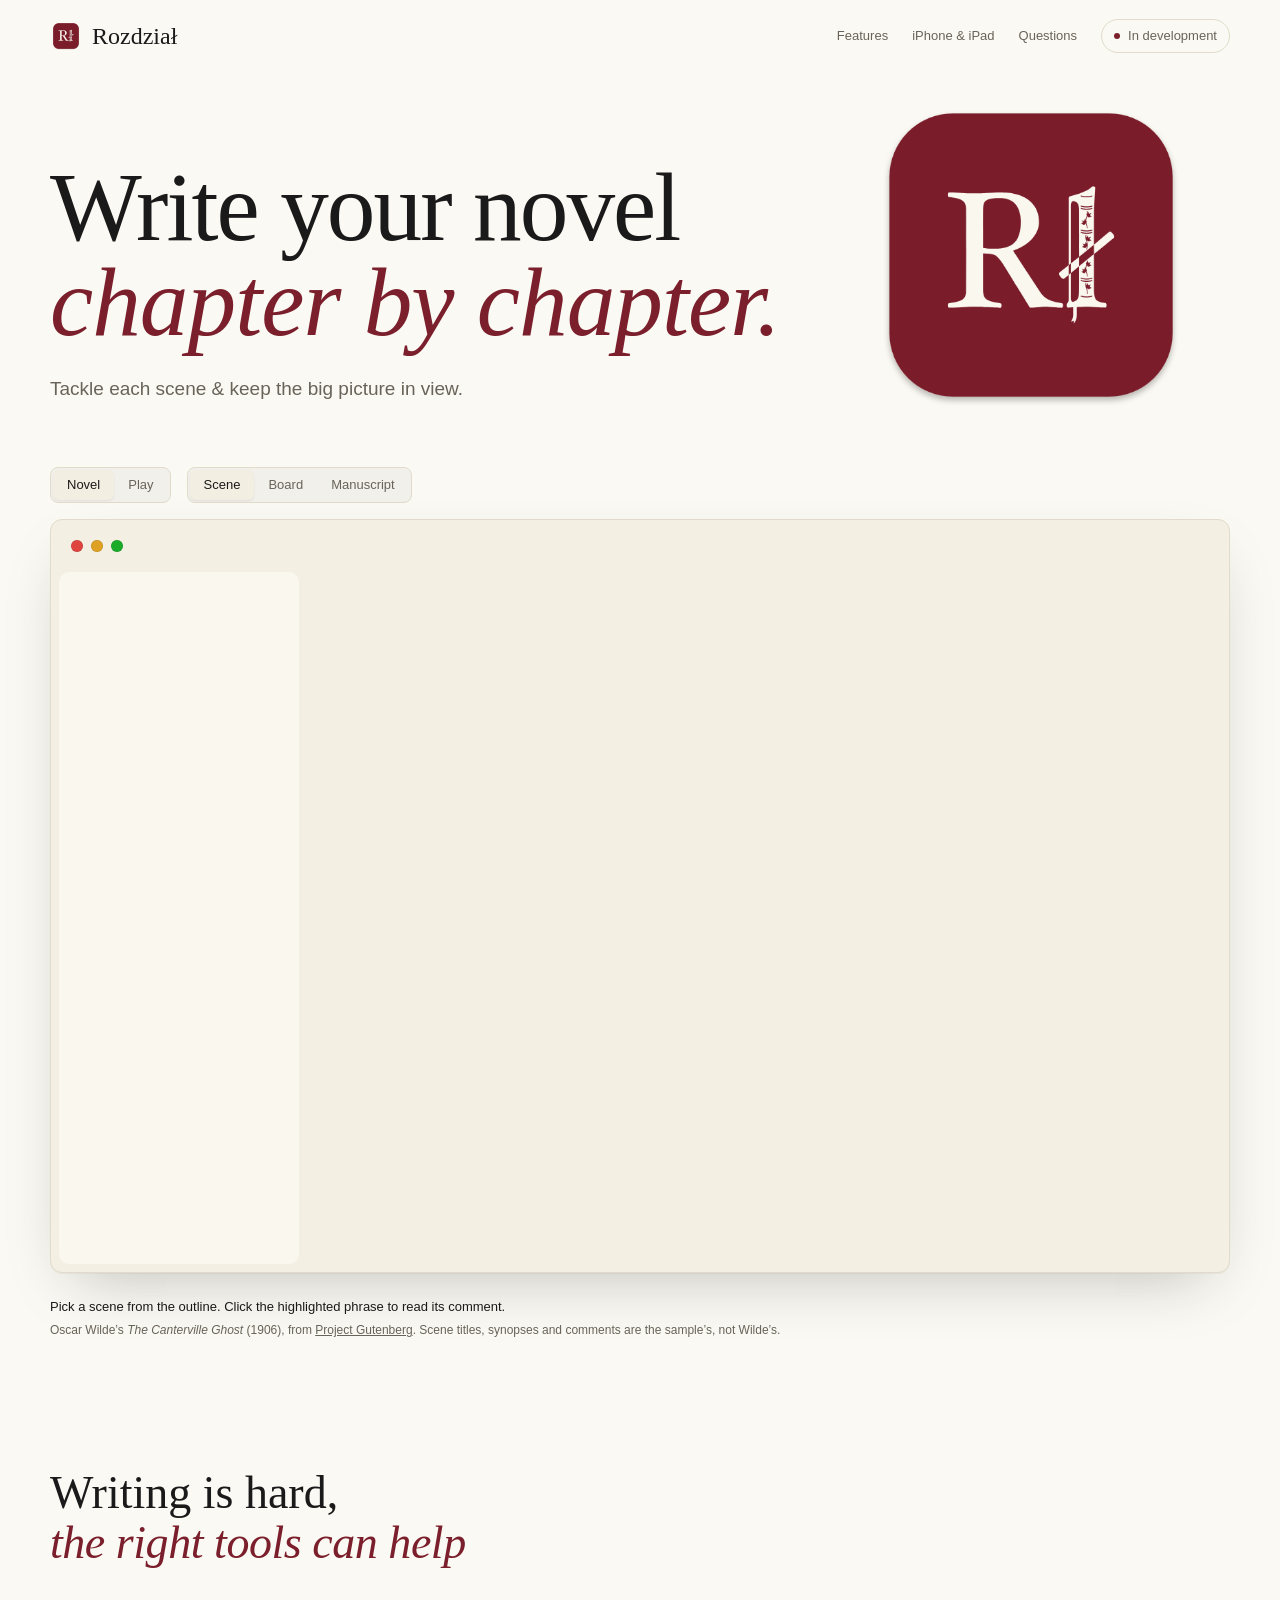
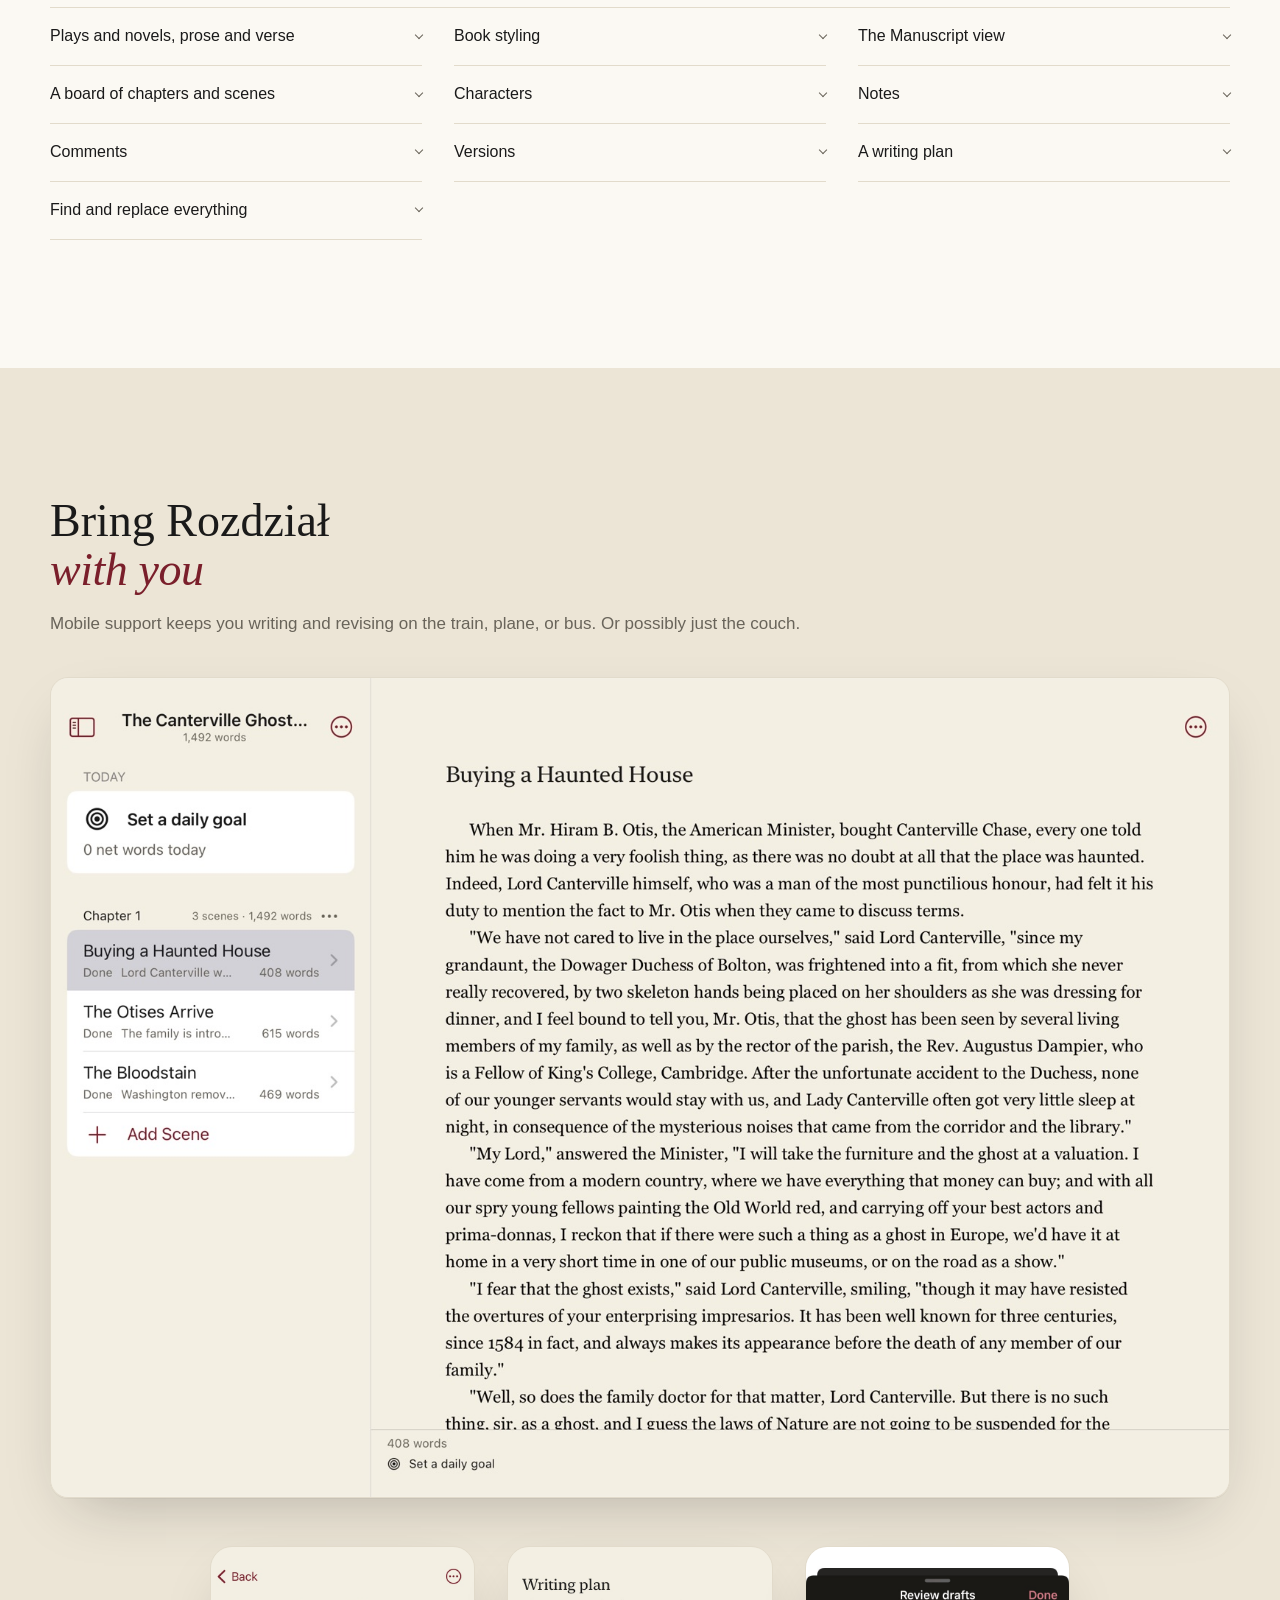
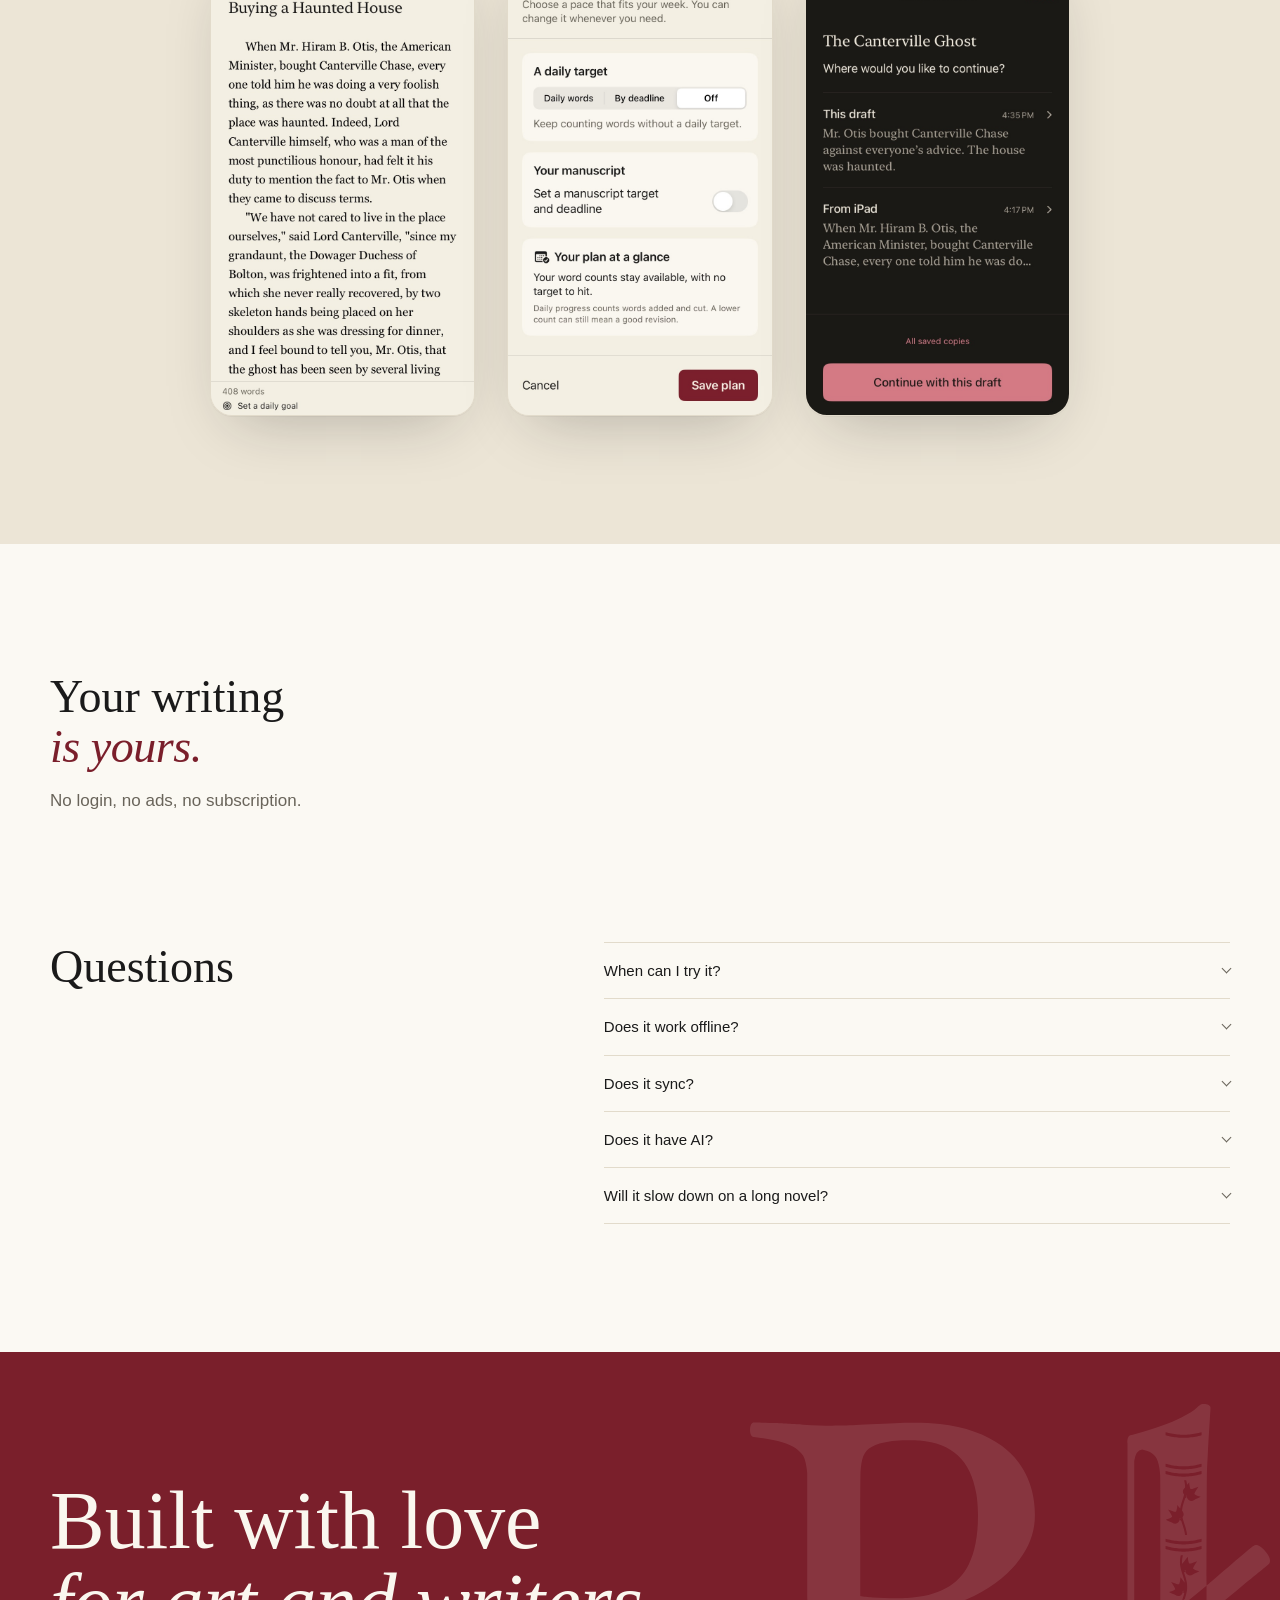
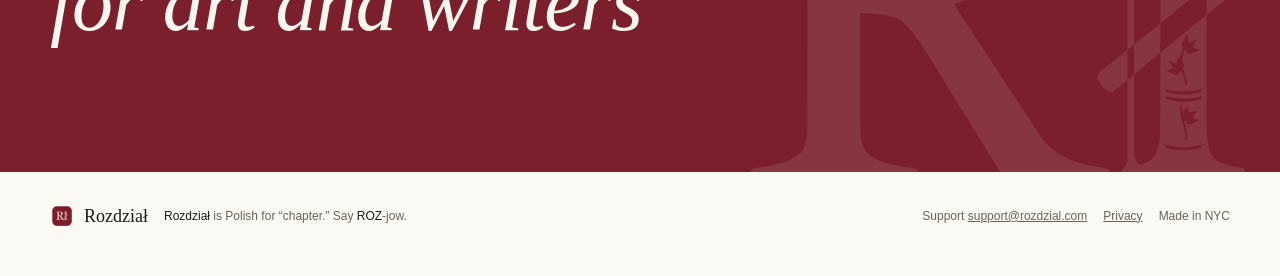
==== index.html @ 37ad7222 "Rebuild the app preview from the current app, with a Novel and a Play The window now draws the app a" ====
<!doctype html>
<html lang="en">
<head>
  <meta charset="UTF-8">
  <meta name="viewport" content="width=device-width, initial-scale=1">
  <meta name="color-scheme" content="light dark">
  <meta name="theme-color" content="#FBF9F3" media="(prefers-color-scheme: light)">
  <meta name="theme-color" content="#2E2A25" media="(prefers-color-scheme: dark)">
  <title>Rozdział — Write your novel chapter by chapter</title>
  <meta name="description" content="Write your novel chapter by chapter. Tackle each scene &amp; keep the big picture in view. For Mac, iPhone and iPad.">
  <meta property="og:title" content="Rozdział — Write your novel chapter by chapter">
  <meta property="og:description" content="Tackle each scene &amp; keep the big picture in view. For Mac, iPhone and iPad.">
  <meta property="og:type" content="website">
  <meta property="og:url" content="https://rozdzial.com/">
  <meta property="og:image" content="https://rozdzial.com/assets/app-icon-512.png">
  <link rel="icon" href="assets/app-icon.png" type="image/png">
  <link rel="apple-touch-icon" href="assets/app-icon-512.png">
  <link rel="stylesheet" href="styles.css?v=play-demo">
  <script src="sample.js?v=play-demo" defer></script>
  <script src="sample-play.js?v=play-demo" defer></script>
  <script src="script-layout.js?v=play-demo" defer></script>
  <script src="app.js?v=play-demo" defer></script>
</head>
<body>
<a class="skip-link" href="#main">Skip to content</a>

<header class="site-header wrap">
  <a class="brand" href="/" aria-label="Rozdział home">
    <img src="assets/app-icon-512.png" alt="" width="32" height="32">
    <span>Rozdział</span>
  </a>
  <nav aria-label="Main">
    <a href="#features">Features</a>
    <a href="#mobile">iPhone &amp; iPad</a>
    <a href="#questions">Questions</a>
    <a class="nav-status" href="#release"><span class="dot" aria-hidden="true"></span>In development</a>
  </nav>
</header>

<main id="main">
  <section class="hero wrap" aria-labelledby="hero-title">
    <h1 id="hero-title"><span class="sr-only">Write your novel or play, scene by scene.</span><span aria-hidden="true">Write your <span class="swap"><span class="ghost">novel</span><span class="live" data-swap>novel<i class="caret"></i></span></span><br><em class="swap"><span class="ghost">chapter by chapter.</span><span class="live" data-swap>chapter by chapter.<i class="caret"></i></span></em></span></h1>
    <p class="lede">Tackle each scene &amp; keep the big picture in view.</p>
    <div class="hero-art">
      <img class="hero-icon" src="assets/app-icon-512.png" alt="The Rozdział app icon, an R and a book forming the Polish letter ł" width="512" height="512">
    </div>
  </section>

  <section class="preview" aria-label="App preview">
    <div class="wrap">
      <div class="preview-bar">
        <div class="views" role="tablist" aria-label="Sample">
          <button role="tab" id="tab-novel" aria-controls="app-window" aria-selected="true" data-form="novel">Novel</button>
          <button role="tab" id="tab-play" aria-controls="app-window" aria-selected="false" tabindex="-1" data-form="play">Play</button>
        </div>
        <div class="views" role="tablist" aria-label="Page">
          <button role="tab" id="tab-scene" aria-controls="view-scene" aria-selected="true" data-view="scene">Scene</button>
          <button role="tab" id="tab-board" aria-controls="view-board" aria-selected="false" tabindex="-1" data-view="board">Board</button>
          <button role="tab" id="tab-book" aria-controls="view-book" aria-selected="false" tabindex="-1" data-view="book">Manuscript</button>
        </div>
      </div>

      <div class="window" id="app-window" role="tabpanel" aria-labelledby="tab-novel">
        <div class="titlebar">
          <span class="lights" aria-hidden="true"><i></i><i></i><i></i></span>
          <span class="tb-nav"><button class="tb-btn" id="tb-sidebar" type="button" aria-label="Hide Sidebar" aria-pressed="false"></button><button class="tb-btn" type="button" aria-label="Back" disabled></button><button class="tb-btn" type="button" aria-label="Forward" disabled></button></span>
          <span class="tb-gap"></span>
          <button class="tb-btn" type="button" aria-label="Quick Switcher" disabled></button>
          <button class="tb-btn" id="tb-more" type="button" aria-label="Version History" aria-expanded="false"></button>
        </div>
        <div class="win-body">
          <aside class="m-sidebar" id="m-sidebar">
            <div class="m-panel">
              <div class="m-name" id="m-name"></div>
              <nav class="m-outline" id="m-outline" aria-label="Outline"></nav>
              <div class="m-saved" id="m-saved"></div>
            </div>
          </aside>
          <div class="m-page">
            <div id="view-scene" role="tabpanel" aria-labelledby="tab-scene" class="view"></div>
            <div id="view-board" role="tabpanel" aria-labelledby="tab-board" class="view" hidden></div>
            <div id="view-book" role="tabpanel" aria-labelledby="tab-book" class="view" hidden></div>
          </div>
        </div>
      </div>

      <p class="preview-note" id="preview-note">Pick a scene from the outline. Click the highlighted phrase to read its comment.</p>
      <p class="credit" id="sample-credits">Oscar Wilde’s <cite>The Canterville Ghost</cite> (1906), from <a href="https://www.gutenberg.org/ebooks/14522">Project Gutenberg</a>. Scene titles, synopses and comments are the sample’s, not Wilde’s.</p>
    </div>
  </section>

  <section class="features wrap" id="features" aria-labelledby="features-title">
    <h2 id="features-title">Writing is hard,<br><em>the right tools can help</em></h2>
    <ul class="feature-list">
      <li><details><summary><b>Plays and novels, prose and verse</b></summary><p>Write a novel or a play. Type prose or verse in either.</p></details></li>
      <li><details><summary><b>Book styling</b></summary><p>Formatting built to make your prose feel like it’s bound in leather with that unmistakable smell.</p></details></li>
      <li><details><summary><b>The Manuscript view</b></summary><p>Your whole project shown all together. Each chapter and section sequentially like you would find it in the real world. Make it feel real while you’re working on it.</p></details></li>
      <li><details><summary><b>A board of chapters and scenes</b></summary><p>See the whole project broken down visually. A board of chapters and their scenes; rearrange them, reorder them, see through-lines and filter to help organize your project.</p></details></li>
      <li><details><summary><b>Characters</b></summary><p>Log your characters. Names and aliases keep them tracked with tags throughout your work as you bring their stories to life.</p></details></li>
      <li><details><summary><b>Notes</b></summary><p>Marginalia is where ideas are born. Notes are first class for each character, location, and arc you create. Throw in pictures and text to keep the inspiration flowing.</p></details></li>
      <li><details><summary><b>Comments</b></summary><p>Not done with a thought? Leave a note for your future self. Comment and annotate as you go to help yourself revise.</p></details></li>
      <li><details><summary><b>Versions</b></summary><p>We all need a second take on a section, or maybe a couple takes. Versioning keeps you organized and highlights the differences so you land on the best iteration.</p></details></li>
      <li><details><summary><b>A writing plan</b></summary><p>Sometimes numbers help too. Set deadlines, show progress, and calculate daily word counts to reach your goals.</p></details></li>
      <li><details><summary><b>Find and replace everything</b></summary><p>Search across your prose, notes, and comments to find what you need and fix it everywhere.</p></details></li>
    </ul>
  </section>

  <section class="mobile" id="mobile" aria-labelledby="mobile-title">
    <div class="wrap">
      <h2 id="mobile-title">Bring Rozdział<br><em>with you</em></h2>
      <p class="sub">Mobile support keeps you writing and revising on the train, plane, or bus. Or possibly just the couch.</p>
      <figure class="shot-ipad">
        <img src="assets/ipad-writing.jpg" width="1600" height="1112" loading="lazy" alt="Rozdział on iPad: the chapter outline on the left with three scenes, and the opening of Buying a Haunted House on the right.">
      </figure>
      <div class="shots-phone">
        <figure><img src="assets/iphone-writing.jpg" width="750" height="1334" loading="lazy" alt="Rozdział on iPhone, showing the scene Buying a Haunted House."></figure>
        <figure><img src="assets/iphone-plan.jpg" width="750" height="1334" loading="lazy" alt="The writing plan sheet on iPhone, with the daily target set to Off."></figure>
        <figure><img src="assets/iphone-review-dark.jpg" width="750" height="1334" loading="lazy" alt="Choosing between drafts from two devices on iPhone, in dark mode."></figure>
      </div>
    </div>
  </section>

  <section class="files wrap" aria-labelledby="files-title">
    <h2 id="files-title">Your writing<br><em>is yours.</em></h2>
    <p class="sub">No login, no ads, no subscription.</p>
  </section>

  <section class="faq wrap" id="questions" aria-labelledby="faq-title">
    <h2 id="faq-title">Questions</h2>
    <div class="faq-list">
      <details><summary>When can I try it?</summary><p>Not yet. Mac needs macOS 15; iPhone and iPad need iOS 17.</p></details>
      <details><summary>Does it work offline?</summary><p>Yes, by design.</p></details>
      <details><summary>Does it sync?</summary><p>Bring your own cloud vendor and drop the files for automatic syncing. Mobile apps are designed with iCloud in mind.</p></details>
      <details><summary>Does it have AI?</summary><p>Nope. No LLMs to be found in this app.</p></details>
      <details><summary>Will it slow down on a long novel?</summary><p>Short answer: no. Long answer: we built Rozdział to run on minimum specs of modern hardware while staying performant on written works bigger than the Bible.</p></details>
    </div>
  </section>

  <section class="release" id="release" aria-labelledby="release-title">
    <div class="wrap release-inner">
      <h2 id="release-title">Built with love<br><em>for art and writers</em></h2>
      <img class="release-mark" src="assets/mark.svg" alt="" aria-hidden="true">
    </div>
  </section>
</main>

<footer class="site-footer wrap">
  <div class="footer-brand"><a class="brand" href="/"><img src="assets/app-icon-512.png" alt="" width="24" height="24"><span>Rozdział</span></a><p class="name-note"><span lang="pl">Rozdział</span> is Polish for “chapter.” Say <strong>ROZ</strong>-jow.</p></div>
  <nav class="footer-links" aria-label="Footer">
    <p>Support <a href="mailto:support@rozdzial.com">support@rozdzial.com</a></p>
    <a href="/privacy/">Privacy</a>
    <p>Made in NYC</p>
  </nav>
</footer>
</body>
</html>
---- styles.css ----
/* Rozdział site. Tokens mirror Rozdzial/Theme.swift: Swiss cream, maroon accent, serif titles, Helvetica Neue for everything else. */
:root {
  /* The site's own light: paler than the app's cream, so the preview window (which keeps the app's real palette) stands off the page. */
  --bg: #FBF9F3;
  --surface: #F3EEE2;
  --rule: #E2DBCB;
  --band: #ECE5D6;
  --ink: #1A1A1A;
  --ink-2: #69645A;
  --accent: #7A1F2B;
  --on-accent: #FAF7EF;
  --selected: rgba(122, 31, 43, .10);
  --hover: rgba(26, 26, 26, .04);
  --well: rgba(26, 26, 26, .04);
  --highlight: rgba(193, 154, 62, .28);
  --shadow: rgba(26, 26, 26, .08);
  --window-shadow: 0 1px 0 rgba(26,26,26,.04), 0 24px 60px -24px rgba(26,26,26,.28);

  --idea: #9C968A; --draft: #C19A3E; --revised: #4A6FA5; --done: #4F7A5A;
  --c0: #4A6FA5; --c1: #3F8A87; --c2: #7A8B4A; --c3: #C19A3E; --c4: #6E5E9E; --c5: #4F7A5A; --c6: #6B9AC4; --c7: #5E5A52;
  --l0: #FAF7EF; --l1: #000; --l2: #1B1916; --l3: #1B1916; --l4: #FAF7EF; --l5: #FAF7EF; --l6: #1B1916; --l7: #FAF7EF;

  --title: "Perpetua", "Hoefler Text", "Baskerville", "Libre Baskerville", Georgia, serif;
  --book: "Iowan Old Style", "Palatino", "Palatino Linotype", "Charter", Georgia, serif;
  --ui: "Helvetica Neue", Helvetica, Arial, sans-serif;

  --s1: 4px; --s2: 8px; --s3: 12px; --s4: 16px; --s5: 24px; --s6: 32px; --s7: 48px; --s8: 64px; --s9: 96px;
  --r-s: 6px; --r-m: 10px; --r-l: 14px;
  color-scheme: light dark;
}
/* Inside the window: the app's light tokens, exactly as Theme.swift has them. */
.window { --bg: #F4EFE3; --surface: #FAF7EF; --rule: #E2DBCB; --ink: #1A1A1A; --ink-2: #69645A; --accent: #7A1F2B; --well: rgba(26, 26, 26, .04); }
@media (prefers-color-scheme: dark) {
  /* The site's own dark: a step lighter than the app's, so the preview window (which keeps the app's real dark palette) sits on it with contrast. */
  :root {
    --bg: #2E2A25; --surface: #37332D; --band: #37332D; --rule: #4A443C; --ink: #EEE8DB; --ink-2: #B3AC9F;
    --accent: #D98A94; --on-accent: #1B1916;
    --selected: rgba(212, 122, 133, .16); --hover: rgba(236, 230, 217, .05); --well: rgba(236, 230, 217, .05);
    --highlight: rgba(205, 169, 90, .26); --shadow: rgba(0,0,0,.3);
    --window-shadow: 0 0 0 1px #1F1C19, 0 28px 70px -24px rgba(0,0,0,.6);
    --idea: #8A857A; --draft: #CDA95A; --revised: #7B98C4; --done: #74A080;
    --c0: #7B98C4; --c1: #5FA39F; --c2: #97A866; --c3: #CDA95A; --c4: #9486C0; --c5: #74A080; --c6: #86AED3; --c7: #8F8A80;
    --l0: #1B1916; --l1: #1B1916; --l4: #1B1916; --l5: #1B1916; --l7: #1B1916;
  }
  /* Inside the window: the app's dark tokens, exactly as Theme.swift has them. */
  .window {
    --bg: #1B1916; --surface: #26231F; --rule: #3A352F; --ink: #ECE6D9; --ink-2: #A8A194; --accent: #D47A85;
    --well: rgba(236, 230, 217, .04);
    border-color: #1F1C19;
  }
  .views { background: rgba(0,0,0,.18); }
  .views button[aria-selected="true"] { background: #4A443C; }
}

*, *::before, *::after { box-sizing: border-box; }
html { -webkit-text-size-adjust: 100%; scroll-padding-top: var(--s5); }
@media (prefers-reduced-motion: no-preference) { html { scroll-behavior: smooth; } }
h1, h2, .brand { font-variant-numeric: lining-nums; }
body { margin: 0; background: var(--bg); color: var(--ink); font: 15px/1.55 var(--ui); -webkit-font-smoothing: antialiased; }
h1, h2, h3, h4, p, dl, dd, figure { margin: 0; }
a { color: inherit; }
img { display: block; max-width: 100%; height: auto; }
button { font: inherit; color: inherit; background: none; border: 0; padding: 0; cursor: pointer; }
:focus-visible { outline: 2px solid var(--accent); outline-offset: 2px; border-radius: 2px; }
code { font: 0.92em ui-monospace, "SF Mono", Menlo, monospace; }
cite { font-style: italic; }
.wrap { width: min(1180px, 100% - 48px); margin-inline: auto; }
.skip-link { position: absolute; left: var(--s4); top: -60px; background: var(--accent); color: var(--on-accent); padding: var(--s2) var(--s3); border-radius: var(--r-s); z-index: 10; }
.skip-link:focus { top: var(--s4); }
.muted { color: var(--ink-2); }
.small { font-size: 12px; }
.serif { font-family: var(--title); }

/* The app's SectionLabel: 11pt medium, uppercase, tracked, secondary ink. */
.label { font-family: var(--ui); line-height: 1.4; font-size: 11px; font-weight: 500; letter-spacing: .08em; text-transform: uppercase; color: var(--ink-2); }

/* Header */
.site-header { display: flex; align-items: center; justify-content: space-between; height: 72px; }
.brand { display: inline-flex; align-items: center; gap: 10px; text-decoration: none; font-family: var(--title); font-size: 24px; line-height: 1; }
.brand img { width: 32px; height: 32px; border-radius: 7px; }
.site-header nav { display: flex; gap: var(--s5); font-size: 13px; }
.site-header nav a { text-decoration: none; color: var(--ink-2); }
.site-header nav a:hover { color: var(--ink); }

/* Hero */
.hero {
  display: grid;
  grid-template:
    "title art" auto
    "lede  ." auto
    / minmax(0, 1.8fr) minmax(0, 1fr);
  align-items: center;
  gap: var(--s5) clamp(24px, 5vw, 64px);
  padding: 88px 0 var(--s8);
}
.hero h1 { grid-area: title; margin: 0; }
.hero .lede { grid-area: lede; }
.hero-art {
  grid-area: art;
  /* Center on the headline without letting the icon set the row height. */
  block-size: 0;
  display: flex;
  align-items: center;
  justify-content: center;
}
.hero-icon { width: min(100%, 352px); }
.dot { width: 6px; height: 6px; border-radius: 50%; background: var(--accent); }
h1 { font-family: var(--title); font-weight: 400; font-size: clamp(44px, 6.4vw, 76px); line-height: 1.02; letter-spacing: -.01em; margin-bottom: var(--s5); }
.lede { font-size: 19px; line-height: 1.5; color: var(--ink-2); max-width: 36em; }
.name-note { margin-top: var(--s5); font-size: 13px; color: var(--ink-2); }
.name-note span, .name-note strong { color: var(--ink); font-weight: 500; }

/* Preview: a drawing of the Mac app's window, in the app's own light and dark tokens (Rozdzial/Theme.swift), for the sample
   novel and the sample play. Sizes are the app's points. */
.preview { padding-bottom: var(--s9); }
.preview-bar { display: flex; flex-wrap: wrap; align-items: center; gap: var(--s3) var(--s4); margin-bottom: var(--s3); }
.views { display: inline-flex; padding: 2px; border-radius: 8px; background: var(--well); border: 1px solid var(--rule); }
.views button { font-size: 13px; padding: 5px 14px; border-radius: var(--r-s); color: var(--ink-2); }
.views button[aria-selected="true"] { background: var(--surface); color: var(--ink); box-shadow: 0 1px 2px var(--shadow); }
.views button:hover { color: var(--ink); }

.window {
  --paper-ink: var(--ink); --tertiary: #716C62;
  --hl: #EFE0A6; --hl-on: #E4CB75;
  --idea: #9C968A; --draft: #C19A3E; --revised: #4A6FA5; --done: #4F7A5A;
  --mono: "Courier New", Courier, monospace;
  position: relative; background: var(--bg); border: 1px solid var(--rule); border-radius: 12px; overflow: hidden;
  box-shadow: var(--window-shadow); color: var(--ink); font-family: var(--ui); text-align: left;
}
.window button { cursor: pointer; }
.window [hidden] { display: none !important; }
.m-ico { width: 16px; height: 16px; flex: none; fill: none; stroke: currentColor; stroke-width: 1.3; stroke-linecap: round; stroke-linejoin: round; }
.m-ico .f { fill: currentColor; stroke: none; }

/* Titlebar: traffic lights, sidebar toggle and history, then Quick Switcher and the page's ⋯ at the trailing edge. */
.titlebar { height: 52px; display: flex; align-items: center; padding: 0 12px 0 20px; }
.lights { display: flex; gap: 8px; margin-right: 20px; }
.lights i { width: 12px; height: 12px; border-radius: 50%; background: #E0443E; box-shadow: inset 0 0 0 .5px rgba(0,0,0,.18); }
.lights i:nth-child(2) { background: #DEA123; } .lights i:nth-child(3) { background: #1AAB29; }
.tb-btn { width: 26px; height: 22px; display: inline-grid; place-items: center; border-radius: 6px; color: var(--ink-2); }
.tb-btn:hover:not(:disabled) { background: var(--hover); }
.tb-btn:disabled { opacity: .4; cursor: default; }
.tb-btn[aria-pressed="true"] { color: var(--accent); }
.tb-gap { margin-left: auto; }
.tb-btn .m-ico { width: 15px; height: 15px; stroke-width: 1.5; }

.win-body { position: relative; display: grid; grid-template-columns: 256px minmax(0, 1fr); height: 700px; }
.window.focus .win-body { grid-template-columns: minmax(0, 1fr); }
.window.focus .titlebar .tb-nav, .window.focus .titlebar .tb-gap ~ * { visibility: hidden; }
.window.focus .m-sidebar, .window.focus .m-crumb, .window.focus .m-head { display: none; }
.window.focus .m-editor { margin-top: 36px; }
.window.no-sidebar .win-body { grid-template-columns: minmax(0, 1fr); }
.window.no-sidebar .m-sidebar { display: none; }

/* Sidebar: a floating panel, 8pt of window around it. */
.m-sidebar { padding: 0 8px 8px; min-height: 0; }
.m-panel { height: 100%; display: flex; flex-direction: column; background: var(--surface); border-radius: 10px; overflow: hidden; }
.m-name { display: flex; align-items: baseline; gap: 4px; padding: 12px 16px 0; color: var(--accent); font: 17px/1.15 var(--title); font-variant-numeric: lining-nums; }
.m-name svg { width: 8px; height: 8px; stroke-width: 2.2; flex: none; transform: translateY(-1px); }
.m-outline { flex: 1; min-height: 0; overflow: auto; padding: 12px 8px 16px; scrollbar-width: none;
  -webkit-mask-image: linear-gradient(transparent, #000 12px, #000 calc(100% - 12px), transparent); mask-image: linear-gradient(transparent, #000 12px, #000 calc(100% - 12px), transparent); }
.m-outline::-webkit-scrollbar { display: none; }
.m-saved { flex: none; height: 28px; display: flex; align-items: center; gap: 5px; padding: 0 16px; font-size: 11px; color: var(--ink-2); }
.m-saved .m-ico { width: 12px; height: 12px; }

.m-row { position: relative; display: flex; align-items: flex-start; gap: 4px; width: 100%; min-height: 28px; padding: 0 8px 0 0; border-radius: 6px; font-size: 14px; line-height: 17px; color: var(--ink); text-align: left; }
.m-row > .m-t { flex: 1; min-width: 0; padding: 5.5px 0; overflow-wrap: anywhere; }
.m-row .m-cv, .m-row .m-sp { width: 16px; height: 28px; flex: none; display: grid; place-items: center; color: var(--ink-2); }
.m-cv svg { width: 9px; height: 9px; stroke-width: 2.2; transition: transform .15s ease-out; }
.m-cv[aria-expanded="true"] svg { transform: rotate(90deg); }
.m-row .m-icon { width: 16px; height: 28px; flex: none; display: grid; place-items: center; margin-right: 4px; }
.m-row .m-icon .m-ico { width: 15px; height: 15px; }
.m-dest { font-size: 13px; font-weight: 600; align-items: center; }
.m-dest > .m-t { padding: 0; }
.m-group > .m-icon { margin-right: 0; color: var(--ink-2); }
.m-row .m-plus { width: 16px; height: 28px; flex: none; display: grid; place-items: center; color: var(--ink-2); }
.m-row .m-plus .m-ico { width: 12px; height: 12px; stroke-width: 1.6; }
.m-row .m-num { color: var(--ink-2); font-variant-numeric: tabular-nums; margin-right: 6px; }
.m-row .m-dot { width: 16px; height: 28px; flex: none; display: grid; place-items: center end; }
.m-row .m-dot i { width: 7px; height: 7px; border-radius: 50%; background: var(--st); }
.m-row .m-sw { width: 10px; height: 28px; flex: none; display: grid; place-items: center; }
.m-row .m-sw i { width: 10px; height: 10px; border-radius: 50%; background: var(--sw); }
.m-hit:hover, button.m-row:hover { background: var(--hover); }
.m-row[aria-current="page"], .m-row.on { background: var(--selected); }
.m-dest.on { color: var(--accent); }
.m-ring { width: 12px; height: 12px; }
.m-label { font-size: 11px; font-weight: 500; letter-spacing: .07em; text-transform: uppercase; color: var(--ink-2); line-height: 14px; }
.m-outline .m-label { height: 34px; display: flex; align-items: flex-end; padding: 0 8px 4px; }
.m-add { color: var(--ink-2); }

/* The page column. */
.m-page { position: relative; min-width: 0; min-height: 0; display: flex; flex-direction: column; }
.view { flex: 1; min-height: 0; display: flex; flex-direction: column; position: relative; }
.view[hidden] { display: none; }
.m-fade { -webkit-mask-image: linear-gradient(transparent, #000 24px, #000 calc(100% - 24px), transparent); mask-image: linear-gradient(transparent, #000 24px, #000 calc(100% - 24px), transparent); }
.m-scroll { flex: 1; min-height: 0; overflow: auto; overscroll-behavior: contain; }

/* Scene page: breadcrumb, title and properties staying put, the text scrolling with its comment margin, the bar. */
.m-scene { --x: 24px; --w: 480px; --reserve: 0px; flex: 1; min-height: 0; display: flex; flex-direction: column; transition: padding-right .2s ease-out; }
.m-scene.with-panel { padding-right: 360px; }
.m-crumb { height: 36px; flex: none; display: flex; align-items: center; gap: 4px; padding-left: calc(var(--x) + 5px); padding-right: 24px; font-size: 13px; color: var(--ink-2); white-space: nowrap; overflow: hidden; }
.m-crumb button:hover { color: var(--ink); }
.m-crumb .last { color: var(--ink); overflow: hidden; text-overflow: ellipsis; }
.m-head { flex: none; position: relative; margin-left: var(--x); width: var(--w); max-width: calc(100% - var(--x) - 24px); padding: 32px 5px 16px; }
.m-title { font: 36px/1.12 var(--title); font-variant-numeric: lining-nums; margin: 0 0 16px; overflow-wrap: anywhere; }
.m-details-cv { position: absolute; left: -19px; width: 20px; height: 24px; display: grid; place-items: center; color: var(--ink-2); }
.m-details-cv svg { width: 10px; height: 10px; stroke-width: 2.2; transition: transform .15s ease-out; }
.m-details-cv[aria-expanded="true"] svg { transform: rotate(90deg); }
.m-props { display: grid; gap: 4px; }
.m-prop { display: flex; gap: 12px; align-items: flex-start; }
.m-prop > dt { width: 80px; flex: none; line-height: 24px; font-size: 12px; color: var(--ink-2); }
.m-prop > dd { flex: 1; min-width: 0; min-height: 24px; display: flex; flex-wrap: wrap; align-items: center; gap: 4px; font-size: 13px; }
.m-prop .ph { color: var(--ink-2); }
.m-summary { min-height: 24px; line-height: 24px; font-size: 12px; color: var(--ink-2); white-space: nowrap; overflow: hidden; text-overflow: ellipsis; }
.m-pill { display: inline-flex; align-items: center; gap: 4px; height: 22px; padding: 0 8px; border-radius: 999px; font-size: 12px; background: color-mix(in srgb, var(--st) 15%, transparent); }
.m-pill i { width: 7px; height: 7px; border-radius: 50%; background: var(--st); }
.m-chip { display: inline-flex; align-items: center; gap: 4px; height: 22px; padding: 0 0 0 8px; border-radius: 999px; background: var(--surface); border: 1px solid var(--rule); font-size: 12px; white-space: nowrap; max-width: 100%; }
.m-chip > i { width: 10px; height: 10px; border-radius: 50%; background: var(--sw); flex: none; }
.m-chip > span { overflow: hidden; text-overflow: ellipsis; }
.m-chip .x { width: 16px; height: 22px; display: grid; place-items: center; color: var(--ink-2); margin-right: 2px; }
.m-chip .x svg { width: 8px; height: 8px; stroke-width: 2.4; }
.m-addbtn { width: 22px; height: 22px; display: inline-grid; place-items: center; color: var(--ink-2); }
.m-addbtn svg { width: 13px; height: 13px; stroke-width: 1.5; }
.m-date { display: inline-flex; gap: 8px; align-items: baseline; }

.m-editor { position: relative; flex: 1; min-height: 0; overflow: auto; overscroll-behavior: contain; scrollbar-width: thin; }
.m-text { position: relative; margin-left: var(--x); width: var(--w); max-width: calc(100% - var(--x) - var(--reserve) - 24px); padding: 24px 5px 48px; }
.m-prose { font: 17px/1.45 var(--book); }
.m-prose p { margin: 0; text-indent: 1.5em; }
.m-prose p.block { padding-left: 24px; text-indent: 0; }
.m-prose p.flush { text-indent: 0; }
.m-text mark { background: var(--hl); color: inherit; cursor: pointer; border-radius: 0; padding: 0; }
.m-text mark.on { background: var(--hl-on); }

/* The script editor: the page's elements at the editor's measure (470 points for 432 on the page), in Courier. */
.m-script { --k: 1; font-family: var(--mono); font-size: calc(13.06px * var(--k)); line-height: calc(14.8px * var(--k)); }
.m-script p { margin: 0; }
.m-script .n { text-align: center; margin-right: calc(39.2px * var(--k)); margin-top: calc(14.8px * var(--k)); }
.m-script .p { padding-left: calc(164.5px * var(--k)); text-indent: calc(-7.83px * var(--k)); }
.m-script .s { padding-left: calc(125.3px * var(--k)); text-indent: calc(-7.83px * var(--k)); margin-top: calc(14.8px * var(--k)); padding-right: calc(7.83px * var(--k)); }
.m-script .t { text-align: right; margin-top: calc(14.8px * var(--k)); }
.m-script p:first-child { margin-top: 0; }

.m-margin { position: absolute; top: 0; right: 0; width: var(--reserve); }
.m-card { position: absolute; left: 8px; width: 260px; display: block; text-align: left; background: var(--surface); border: 1px solid var(--rule); border-radius: 10px; padding: 12px; font-size: 14px; line-height: 1.3; color: var(--ink); transition: transform .15s ease-out, box-shadow .15s; }
.m-card:hover { box-shadow: 0 2px 6px rgba(26,26,26,.1); }
.m-card.on { border-color: var(--accent); box-shadow: 0 0 0 .5px var(--accent), 0 2px 6px rgba(26,26,26,.1); transform: translateX(-8px); }
.m-card q { display: block; font-size: 12px; color: var(--ink-2); margin-bottom: 4px; quotes: "“" "”"; }
.m-card small { display: block; margin-top: 4px; font-size: 11px; color: var(--ink-2); }
.m-marker { position: absolute; left: 3px; width: 26px; height: 22px; display: grid; place-items: center; border-radius: 6px; color: var(--ink-2); }
.m-marker.on { color: var(--accent); background: var(--selected); }
.m-pop { position: absolute; right: 8px; z-index: 3; width: min(276px, calc(100% - 16px)); padding: 8px; background: var(--surface); border: 1px solid var(--rule); border-radius: 10px; box-shadow: 0 8px 24px rgba(0,0,0,.18); }
.m-pop .m-card { position: static; width: auto; transform: none; }

.m-bar { flex: none; height: 28px; margin-bottom: 8px; display: flex; align-items: center; gap: 12px; padding: 0 16px; font-size: 11px; color: var(--ink-2); font-variant-numeric: tabular-nums; white-space: nowrap; }
.m-bar .m-steps { display: inline-flex; gap: 4px; }
.m-bar .m-steps button { width: 24px; height: 20px; display: grid; place-items: center; color: var(--ink-2); border-radius: 5px; }
.m-bar .m-steps button:hover:not(:disabled) { background: var(--hover); color: var(--ink); }
.m-bar .m-steps button:disabled { opacity: .35; cursor: default; }
.m-bar .m-steps .m-ico { width: 12px; height: 12px; stroke-width: 1.8; }
.m-bar .m-goal { display: inline-flex; align-items: center; gap: 6px; overflow: hidden; }
.m-bar .m-goal .m-ico { width: 12px; height: 12px; }
.m-bar .m-goal .m-meter { width: 64px; flex: none; }
.m-bar .m-end { margin-left: auto; display: inline-flex; gap: 12px; }
.m-bar .m-end > * { display: inline-flex; align-items: center; gap: 4px; color: var(--ink-2); }
.m-bar .m-end .m-ico { width: 11px; height: 11px; }
.m-bar .m-end button[aria-pressed="true"] { color: var(--accent); }
.m-meter { display: block; height: 4px; border-radius: 999px; background: var(--rule); overflow: hidden; }
.m-meter i { display: block; height: 100%; background: var(--accent); border-radius: 999px; }

/* Version History: the slide-over, a floating panel at the page's trailing edge. */
.m-slide { position: absolute; top: 36px; right: 0; bottom: 8px; width: 360px; max-width: 100%; display: flex; flex-direction: column; background: var(--surface); border: 1px solid var(--rule); border-right: 0; border-radius: 14px 0 0 14px; z-index: 2; }
.m-slide header { display: flex; align-items: center; justify-content: space-between; padding: 16px 16px 4px; }
.m-slide h4 { margin: 0; font: 20px/1.2 var(--title); font-weight: 400; }
.m-slide-body { padding: 12px 16px; display: grid; gap: 8px; font-size: 13px; align-content: start; overflow: auto; }
.m-field { height: 24px; display: flex; align-items: center; padding: 0 6px; border-radius: 6px; border: 1px solid var(--rule); background: var(--bg); color: var(--ink-2); }
.m-primary { justify-self: end; height: 24px; padding: 0 12px; border-radius: 6px; display: inline-flex; align-items: center; background: var(--accent); color: var(--on-accent); font-weight: 600; }
.m-slide hr { border: 0; border-top: 1px solid var(--rule); margin: 8px 0; width: 100%; }
.m-version b { display: block; font-weight: 600; }
.m-version small { display: block; font-size: 11px; color: var(--ink-2); }
.m-version .acts { display: flex; flex-wrap: wrap; gap: 12px; margin-top: 2px; font-size: 12px; }

/* Board */
.m-pagehead { flex: none; padding: 24px 24px 0; }
.m-pagetitle { font: 36px/1.12 var(--title); font-variant-numeric: lining-nums; margin: 0; }
.m-board { flex: 1; min-height: 0; display: flex; flex-direction: column; }
.m-band { display: grid; grid-template-columns: repeat(var(--cols, 4), minmax(0, 1fr)); gap: 12px; max-width: 996px; margin: 16px 24px 0; }
.m-metric { min-height: 64px; display: grid; align-content: start; gap: 4px; padding: 12px; background: var(--surface); border: 1px solid var(--rule); border-radius: 10px; }
.m-metric b { font-size: 16px; font-weight: 600; font-variant-numeric: tabular-nums; }
.m-metric small { font-size: 12px; color: var(--ink-2); }
.m-statusbar { display: flex; gap: 1px; height: 4px; border-radius: 999px; overflow: hidden; }
.m-statusbar i { background: var(--st); }
.m-controls { display: flex; gap: 8px; align-items: center; margin: 16px 24px 0; font-size: 12px; color: var(--ink-2); }
.m-controls span { display: inline-flex; align-items: center; gap: 3px; }
.m-controls .acc { color: var(--accent); }
.m-controls .m-ico { width: 12px; height: 12px; }
.m-controls .acc .m-ico { width: 9px; height: 9px; stroke-width: 2.2; }
.m-lanes { flex: 1; min-height: 0; display: flex; gap: 12px; align-items: flex-start; overflow-x: auto; overflow-y: hidden; padding: 0 24px; margin-top: -8px; overscroll-behavior-x: contain; }
.m-col { flex: none; width: 272px; max-height: 100%; overflow-y: auto; padding: 24px 0; scrollbar-width: none; }
.m-col::-webkit-scrollbar { display: none; }
.m-col-in { background: var(--well); border-radius: 10px; padding: 8px; display: grid; grid-template-columns: minmax(0, 1fr); gap: 8px; }
.m-colhead { display: flex; align-items: flex-start; gap: 4px; padding: 0 4px 4px; }
.m-colhead > div { flex: 1; min-width: 0; }
.m-colhead h5 { margin: 0; font: 17px/1.25 var(--title); font-weight: 400; white-space: nowrap; overflow: hidden; text-overflow: ellipsis; font-variant-numeric: lining-nums; }
.m-colhead h5 .n { font: 13px var(--ui); color: var(--ink-2); font-variant-numeric: tabular-nums; }
.m-colhead p { margin: 2px 0 0; font-size: 11px; color: var(--ink-2); }
.m-colhead > span { color: var(--ink-2); padding-top: 2px; }
.m-scard { position: relative; display: grid; gap: 6px; width: 100%; padding: 10px 10px 10px 13px; text-align: left; background: var(--surface); border: 1px solid var(--rule); border-radius: 10px; overflow: hidden; transition: box-shadow .12s, transform .12s; }
.m-scard::before { content: ""; position: absolute; left: 0; top: 0; bottom: 0; width: 3px; background: var(--st); }
.m-scard:hover { box-shadow: 0 2px 4px rgba(26,26,26,.08); transform: translateY(-1px); }
.m-scard h6 { margin: 0; font: 17px/1.2 var(--title); font-weight: 400; color: var(--ink); font-variant-numeric: lining-nums; }
.m-scard p { margin: 0; font-size: 12px; line-height: 1.3; color: var(--ink-2); display: -webkit-box; -webkit-line-clamp: 2; -webkit-box-orient: vertical; overflow: hidden; }
.m-facts { display: grid; gap: 4px; font-size: 11px; color: var(--ink-2); white-space: nowrap; }
.m-facts > div { display: flex; flex-wrap: wrap; align-items: center; gap: 4px 8px; }
.m-facts > div:first-child { flex-wrap: nowrap; }
.m-facts .lab { display: inline-flex; align-items: center; gap: 2px; }
.m-facts .m-ico { width: 11px; height: 11px; }
.m-facts .ver { padding: 0 5px; border: 1px solid var(--rule); border-radius: 999px; font-variant-numeric: tabular-nums; }
.m-facts .place { max-width: 100%; overflow: hidden; text-overflow: ellipsis; }
.m-avatars { display: inline-flex; align-items: center; }
.m-av { width: 18px; height: 18px; border-radius: 50%; display: inline-grid; place-items: center; font-size: 8.1px; font-weight: 700; letter-spacing: -.02em; background: var(--sw); color: var(--sl); box-shadow: 0 0 0 1px var(--surface); }
.m-av + .m-av { margin-left: -4px; }
.m-avatars .more { font-size: 10px; margin-left: 6px; }
.m-addscene { display: flex; align-items: center; gap: 4px; min-height: 28px; padding: 0 4px; font-size: 12px; color: var(--ink-2); }
.m-addscene .m-ico, .m-addcol .m-ico { width: 12px; height: 12px; }
.m-addcol { flex: none; width: 272px; height: 44px; margin-top: 24px; display: flex; align-items: center; justify-content: center; gap: 4px; border: 1px dashed var(--rule); border-radius: 10px; font-size: 13px; color: var(--ink-2); }

/* Manuscript: the novel typeset as a book, its contents at the side. Script: the play as printed pages. */
.m-reading { flex: 1; min-height: 0; display: flex; margin-top: 8px; }
.m-reading > .m-scroll { position: relative; }
.m-book { width: 480px; max-width: calc(100% - 48px); margin: 0 auto; padding: 0 5px 96px; font: 17px/1.45 var(--book); }
.m-book p { margin: 0; text-indent: 1.5em; }
.m-book p.first, .m-book p.flush { text-indent: 0; }
.m-book p.block { padding-left: 24px; text-indent: 0; }
.m-book .ch-label { text-indent: 0; text-align: center; font: 13px var(--book); letter-spacing: .2em; color: var(--ink-2); margin: 102px 0 17px; }
.m-book .ch-label.one { margin-top: 34px; }
.m-book .ch-title { text-indent: 0; text-align: center; font: 30px/1.2 var(--title); font-variant-numeric: lining-nums; margin: 0 0 42px; }
.m-book .break { text-indent: 0; text-align: center; margin: 17px 0; }
.m-rail { flex: none; width: 220px; overflow: auto; padding: 32px 16px 24px 0; scrollbar-width: none; }
.m-rail::-webkit-scrollbar { display: none; }
.m-rail .m-label { display: block; padding: 0 0 8px 12px; }
.m-rail a { display: flex; align-items: baseline; gap: 8px; padding: 4px 0 4px 12px; text-decoration: none; color: var(--ink); font-size: 13px; box-shadow: inset 1px 0 var(--rule); }
.m-rail a .n { color: var(--ink-2); font-variant-numeric: tabular-nums; }
.m-rail a.sc { padding: 3px 0 3px 24px; font-size: 12px; color: var(--ink-2); }
.m-rail a.ch:not(:first-of-type) { margin-top: 4px; }
.m-rail a .pg { margin-left: auto; font-variant-numeric: tabular-nums; color: var(--ink-2); }
.m-rail a.sc .pg { font-size: 12px; }
.m-rail a:hover { color: var(--ink); }
.m-rail a.on, .m-rail a.on .n, .m-rail a.on .pg { color: var(--accent); }
.m-rail a.on { box-shadow: inset 2px 0 var(--accent); }
.m-rail.compact { width: 28px; padding: 32px 0 24px; }
.m-rail.compact a { justify-content: center; padding: 5px 0; font-size: 11px; color: var(--ink-2); }
.m-rail.compact a.on { font-weight: 600; color: var(--accent); }

.m-sheets { --s: 1; padding: 32px 24px 24px; display: grid; justify-content: center; gap: 24px; }
.m-sheet { position: relative; width: calc(612px * var(--s)); height: calc(792px * var(--s)); background: var(--surface); box-shadow: 0 1px 4px rgba(0,0,0,.18); overflow: hidden; color: var(--paper-ink); }
.m-sheet > div { position: absolute; left: 0; top: 0; width: 612px; height: 792px; transform: scale(var(--s)); transform-origin: 0 0; font: 12px/13.6px var(--mono); }
.m-sheet span { position: absolute; white-space: pre; }
.m-sheet .u { text-decoration: underline; text-underline-offset: 2px; }

@media (prefers-color-scheme: dark) {
  .window { --tertiary: #928B7F; --hl: #4D4224; --hl-on: #6E5A26; --idea: #8A857A; --draft: #CDA95A; --revised: #7B98C4; --done: #74A080; }
  .m-card:hover, .m-card.on { box-shadow: 0 2px 6px rgba(0,0,0,.3); }
}

/* A window too narrow for the sidebar: the page alone, the sidebar over it from the titlebar's toggle. */
@media (max-width: 820px) {
  .win-body { grid-template-columns: minmax(0, 1fr); height: 680px; }
  .m-sidebar { display: none; position: absolute; z-index: 4; inset: 0 auto 0 0; width: min(256px, 86%); }
  .window.show-sidebar .m-sidebar { display: block; }
  .window.show-sidebar .m-panel { box-shadow: 0 12px 32px rgba(0,0,0,.25); }
  .m-scene.with-panel { padding-right: 0; }
  .m-slide { width: 100%; border-radius: 14px; border-right: 1px solid var(--rule); }
  .m-title, .m-pagetitle { font-size: 30px; }
}
@media (max-width: 600px) {
  .preview-bar { gap: var(--s2); }
  .views button { padding: 5px 12px; }
  .m-bar { gap: 8px; padding: 0 12px; }
  .m-bar .m-goal, .m-bar .m-end .ses { display: none; }
  .m-pagehead, .m-band, .m-controls { margin-left: 16px; margin-right: 16px; }
  .m-pagehead { padding: 16px 0 0; margin-left: 16px; }
  .m-lanes { padding: 0 16px; }
  .m-col, .m-addcol { width: 240px; }
  .m-sheets { padding: 24px 12px; }
  .m-prop > dt { width: 64px; }
}

.preview-note { margin-top: var(--s4); font-size: 13px; }
.credit { margin-top: var(--s2); font-size: 12px; color: var(--ink-2); max-width: 64em; }

/* Sections */
.section-head { display: grid; grid-template-columns: minmax(0, 5fr) minmax(0, 6fr); gap: var(--s6); align-items: end; padding-bottom: var(--s6); border-bottom: 1px solid var(--rule); margin-bottom: var(--s6); }
h2 { font-family: var(--title); font-weight: 400; font-size: clamp(32px, 3.8vw, 46px); line-height: 1.08; }
.section-head p { color: var(--ink-2); font-size: 16px; max-width: 34em; }
.features, .files, .faq { padding-bottom: var(--s9); }
.feature-groups { display: grid; grid-template-columns: repeat(3, minmax(0, 1fr)); gap: var(--s6); }
.group .label { margin-bottom: var(--s4); }
.group dl { display: grid; }
.group dt { font-weight: 500; font-size: 15px; padding-top: var(--s4); border-top: 1px solid var(--rule); }
.group dt:first-child { border-top: 0; padding-top: 0; }
.group dd { color: var(--ink-2); font-size: 14px; margin: var(--s1) 0 var(--s4); }

.mobile { background: var(--band); padding: var(--s9) 0; margin-bottom: var(--s9); }
.shot-ipad { border-radius: 18px; overflow: hidden; border: 1px solid var(--rule); box-shadow: var(--window-shadow); }
.shots-phone { display: grid; grid-template-columns: repeat(3, minmax(0, 1fr)); gap: var(--s6); margin: var(--s7) auto 0; max-width: 860px; }
.shots-phone img { border-radius: 22px; border: 1px solid var(--rule); box-shadow: var(--window-shadow); }
.shots-phone figcaption { margin-top: var(--s3); font-size: 13px; color: var(--ink-2); text-align: center; }
.mobile .credit { margin-top: var(--s5); text-align: center; max-width: none; }

.file-grid { display: grid; grid-template-columns: repeat(4, minmax(0, 1fr)); gap: var(--s6); }
.file-grid h3 { font-size: 15px; font-weight: 500; margin-bottom: var(--s1); }
.file-grid p { font-size: 14px; color: var(--ink-2); }

.faq { display: grid; grid-template-columns: minmax(0, 5fr) minmax(0, 6fr); gap: var(--s6); }
.faq-list { border-top: 1px solid var(--rule); }
.faq details { border-bottom: 1px solid var(--rule); }
.faq summary { list-style: none; cursor: pointer; display: flex; justify-content: space-between; align-items: center; gap: var(--s4); padding: var(--s4) 0; font-weight: 500; }
.faq summary::-webkit-details-marker { display: none; }
.faq summary::after { content: ""; width: 7px; height: 7px; flex: none; border: solid var(--ink-2); border-width: 0 1.4px 1.4px 0; transform: translateY(-2px) rotate(45deg); transition: transform .15s; }
.faq details[open] summary::after { transform: translateY(2px) rotate(-135deg); }
.faq details p { color: var(--ink-2); padding-bottom: var(--s4); max-width: 38em; }

.site-footer { display: flex; justify-content: space-between; align-items: center; gap: var(--s4); padding: var(--s5) 0 var(--s7); border-top: 1px solid var(--rule); font-size: 12px; color: var(--ink-2); }
.site-footer .brand { font-size: 18px; color: var(--ink); }
.site-footer .brand img { width: 24px; height: 24px; border-radius: 5px; }

@media (prefers-reduced-motion: reduce) { * { transition: none !important; } }

@media (max-width: 1080px) {
  .file-grid { grid-template-columns: repeat(2, minmax(0, 1fr)); }
}
@media (max-width: 820px) {
  .section-head, .faq { grid-template-columns: minmax(0, 1fr); gap: var(--s4); }
  .feature-groups { grid-template-columns: minmax(0, 1fr); gap: var(--s5); }
}
@media (max-width: 600px) {
  .wrap { width: calc(100% - 32px); }
  .site-header nav { gap: var(--s4); }
  .site-header nav a:nth-child(3) { display: none; }
  .lede { font-size: 17px; }
  .preview-bar { flex-direction: column; align-items: flex-start; }
  .shots-phone { grid-template-columns: repeat(3, 62%); overflow-x: auto; scroll-snap-type: x mandatory; gap: var(--s4); padding-bottom: var(--s2); }
  .shots-phone figure { scroll-snap-align: start; }
  .shot-ipad { border-radius: 10px; }
  .file-grid { grid-template-columns: minmax(0, 1fr); gap: var(--s4); }
  .mobile { padding: var(--s8) 0; }
  .features, .files, .faq, .preview { padding-bottom: var(--s8); }
  .site-footer { flex-direction: column; align-items: flex-start; }
}

/* Italic maroon headlines, a character card, and a closing band. */
h1 em, h2 em { font-family: var(--book); font-style: italic; color: var(--accent); letter-spacing: -.01em; }
h1 { font-size: clamp(48px, 7.6vw, 104px); line-height: .98; letter-spacing: -.02em; }
.rule-short { width: 24px; height: 1px; background: var(--accent); }
.site-header nav { align-items: center; }
.nav-status { display: inline-flex; align-items: center; gap: var(--s2); border: 1px solid var(--rule); padding: 6px 12px; border-radius: 999px; }

.details { display: grid; grid-template-columns: minmax(0, 5fr) minmax(0, 6fr); gap: var(--s8); align-items: center; padding-bottom: var(--s9); }
.notes-paper { position: relative; background: var(--surface); border: 1px solid var(--rule); border-radius: var(--r-m); padding: var(--s6); transform: rotate(-1.2deg); box-shadow: 0 18px 40px -24px var(--shadow), 0 2px 0 var(--rule); max-width: 460px; justify-self: center; width: 100%; }
.notes-paper::after { content: "U."; position: absolute; right: -18px; bottom: -34px; font: italic 120px/1 var(--book); color: var(--accent); opacity: .14; pointer-events: none; }
.paper-label, .paper-foot { font-size: 10px; font-weight: 500; letter-spacing: .14em; text-transform: uppercase; color: var(--ink-2); }
.profile { display: flex; align-items: center; gap: var(--s3); margin: var(--s5) 0 var(--s4); }
.profile h3 { font-family: var(--title); font-weight: 400; font-size: 26px; line-height: 1.1; }
.profile p { color: var(--ink-2); font-size: 13px; }
.avatar.big { width: 44px; height: 44px; font-size: 18px; font-weight: 500; }
.note-line { display: grid; grid-template-columns: 96px minmax(0, 1fr); gap: var(--s3); padding: var(--s2) 0; border-top: 1px solid var(--rule); font-size: 13px; }
.note-line span { color: var(--ink-2); }
.note-line b { font-weight: 400; }
.hand-note { font: italic 20px/1.4 var(--book); color: var(--accent); margin: var(--s5) 0 var(--s5); padding-top: var(--s4); border-top: 1px solid var(--rule); }
.details-copy p { color: var(--ink-2); font-size: 16px; max-width: 30em; margin-top: var(--s5); }

.release { background: #7A1F2B; color: #FAF7EF; overflow: hidden; }
.release-inner { position: relative; padding: var(--s9) 0; }
.release .label { color: rgba(250,247,239,.75); display: flex; align-items: center; gap: var(--s2); margin-bottom: var(--s5); }
.release .dot { background: #FAF7EF; }
.release h2 { font-size: clamp(44px, 6.4vw, 88px); line-height: 1; }
.release h2 em { color: #FAF7EF; }
.release p:not(.label) { margin-top: var(--s5); color: rgba(250,247,239,.8); font-size: 17px; }
.release-mark { position: absolute; right: -40px; bottom: -60px; width: min(46vw, 520px); opacity: .1; }
@media (prefers-color-scheme: dark) { .release { background: #5C1720; } }
.site-footer { border-top: 0; padding-top: var(--s6); }

@media (max-width: 820px) {
  .details { grid-template-columns: minmax(0, 1fr); gap: var(--s7); }
  .nav-status { display: none; }
}

/* Fewer words: a list of features, one-line subheads. */
.features h2, .mobile h2, .files h2 { margin-bottom: var(--s6); }
.feature-list { list-style: none; margin: 0; padding: 0; display: grid; grid-template-columns: repeat(3, minmax(0, 1fr)); border-top: 1px solid var(--rule); }
.feature-list li { padding: var(--s4) var(--s4) var(--s4) 0; border-bottom: 1px solid var(--rule); color: var(--ink-2); font-size: 16px; }
.feature-list b { color: var(--ink); font-weight: 500; }
.sub { color: var(--ink-2); font-size: 17px; margin: calc(var(--s6) * -1 + var(--s3)) 0 var(--s6); }
.files .sub { margin-bottom: 0; }
.hand-note { margin-bottom: 0; }
.release-inner { padding: var(--s9) 0 calc(var(--s9) + var(--s4)); }
@media (max-width: 820px) { .feature-list { grid-template-columns: minmax(0, 1fr); } }

/* Spacing: one rhythm for the whole page. Sections sit --section apart; a headline sits --head above its content. */
:root { --section: 128px; --head: 40px; }
@media (max-width: 820px) { :root { --section: 80px; --head: 28px; } }

.preview { padding-bottom: var(--section); }
.preview-bar { margin-bottom: var(--s4); }
.preview-note { margin-top: var(--s5); }
.credit { margin-top: var(--s1); }

.features, .details, .files, .faq { padding-bottom: var(--section); }
.features h2, .mobile h2, .files h2, .faq h2 { margin-bottom: var(--head); }
h2:has(+ .sub) { margin-bottom: var(--s4) !important; }
.sub { margin: 0 0 var(--head); }
.files .sub { margin-bottom: 0; }

.details { grid-template-columns: minmax(0, 1fr) minmax(0, 1fr); gap: var(--s8); }
.notes-paper { justify-self: start; margin-left: var(--s2); }
.details-copy h2 { margin: 0; }

.mobile { padding: var(--section) 0; margin-bottom: var(--section); }
.shots-phone { margin-top: var(--s7); }
.shots-phone figcaption { margin-top: var(--s4); }

.faq h2 { margin-bottom: 0; }
.faq-list details:first-child summary { padding-top: var(--s4); }

.release-inner { padding: var(--section) 0; }
.site-footer { padding: var(--s6) 0 var(--s7); }

@media (max-width: 820px) {
  .hero {
    position: relative;
    isolation: isolate;
    display: block;
    padding: var(--s7) 0 var(--s6);
  }
  .hero h1 { margin-bottom: var(--s5); }
  .hero-art {
    position: absolute;
    inset: 0 calc(-1 * var(--s4)) 0 0;
    block-size: auto;
    display: block;
    overflow: hidden;
    pointer-events: none;
    z-index: -1;
  }
  .hero-art::before {
    content: "";
    position: absolute;
    inset-block-start: clamp(36px, 5vw, 52px);
    inset-inline-end: 0;
    width: clamp(180px, 42vw, 320px);
    aspect-ratio: 1004.7 / 827.3;
    background: var(--accent);
    mask: url("assets/mark.svg") center / contain no-repeat;
    opacity: .13;
    transform: translateX(8%) rotate(-10deg);
  }
  .hero-icon { display: none; }
  .details { grid-template-columns: minmax(0, 1fr); gap: var(--s6); }
  .details-copy { order: -1; }
  .notes-paper { margin-left: 0; max-width: 420px; }
  .faq h2 { margin-bottom: var(--s2); }
  .shots-phone { margin-top: var(--s6); }
}
@media (max-width: 600px) {
  /* "chapter by chapter." must fit on one line at any phone width. */
  .hero h1 { font-size: clamp(36px, min(12.8vw, calc((100vw - 32px) / 7.3)), 48px); }
  .feature-list li { padding-right: 0; }
}
.details { overflow-x: clip; padding-inline: 2px; }
.footer-brand { display: flex; align-items: center; gap: var(--s4); flex-wrap: wrap; }
.footer-brand .name-note { margin: 0; font-size: 12px; }
.footer-links { display: flex; flex-wrap: wrap; align-items: baseline; gap: var(--s2) var(--s4); }

/* Features open in place, like the FAQ. */
.feature-list { align-items: stretch; }
.feature-list li { padding: 0; }
.feature-list summary { list-style: none; cursor: pointer; display: flex; align-items: baseline; gap: var(--s3); padding: var(--s4) var(--s4) var(--s4) 0; }
.feature-list summary::-webkit-details-marker { display: none; }
.feature-list summary::after { content: ""; margin-left: auto; width: 6px; height: 6px; flex: none; align-self: center; border: solid var(--ink-2); border-width: 0 1.4px 1.4px 0; transform: translateY(-2px) rotate(45deg); transition: transform .15s; }
.feature-list details[open] summary::after { transform: translateY(1px) rotate(-135deg); }
.feature-list summary:hover b { color: var(--accent); }
.feature-list details p { font-size: 14px; color: var(--ink-2); padding: 0 var(--s5) var(--s4) 0; max-width: 34em; }
.feature-list { column-gap: var(--s6); }
.feature-list summary { padding-right: 0; }
.feature-list details p { padding-right: 0; }

.privacy { max-width: 680px; padding: var(--s7) 0 var(--s9); }
.privacy h1 { font-size: clamp(40px, 7vw, 72px); }
.privacy h2 { font: 400 28px var(--title); margin-top: var(--s6); }
.privacy p { margin-top: var(--s3); }

/* The headline retypes its word and phrase. A hidden copy of the widest text sets each slot's size, so typing never moves anything. */
.sr-only { position: absolute; width: 1px; height: 1px; margin: -1px; padding: 0; overflow: hidden; clip-path: inset(50%); white-space: nowrap; border: 0; }
.swap { display: inline-grid; }
.swap > span { grid-area: 1 / 1; white-space: nowrap; }
.swap .ghost { visibility: hidden; }
.swap .live { justify-self: start; border-radius: 3px; padding: 0 2px; margin: 0 -2px; }
.swap .live.selected { background: color-mix(in srgb, var(--accent) 22%, transparent); transition: background-color .18s ease; }
.caret { display: inline-block; position: relative; width: 0; height: 0; }
.caret::before { content: ""; position: absolute; left: 3px; top: -.78em; height: .9em; width: 2px; background: var(--accent); opacity: 0; }
.caret.on::before { opacity: 1; animation: blink 1s steps(1) infinite; }
@keyframes blink { 50% { opacity: 0; } }
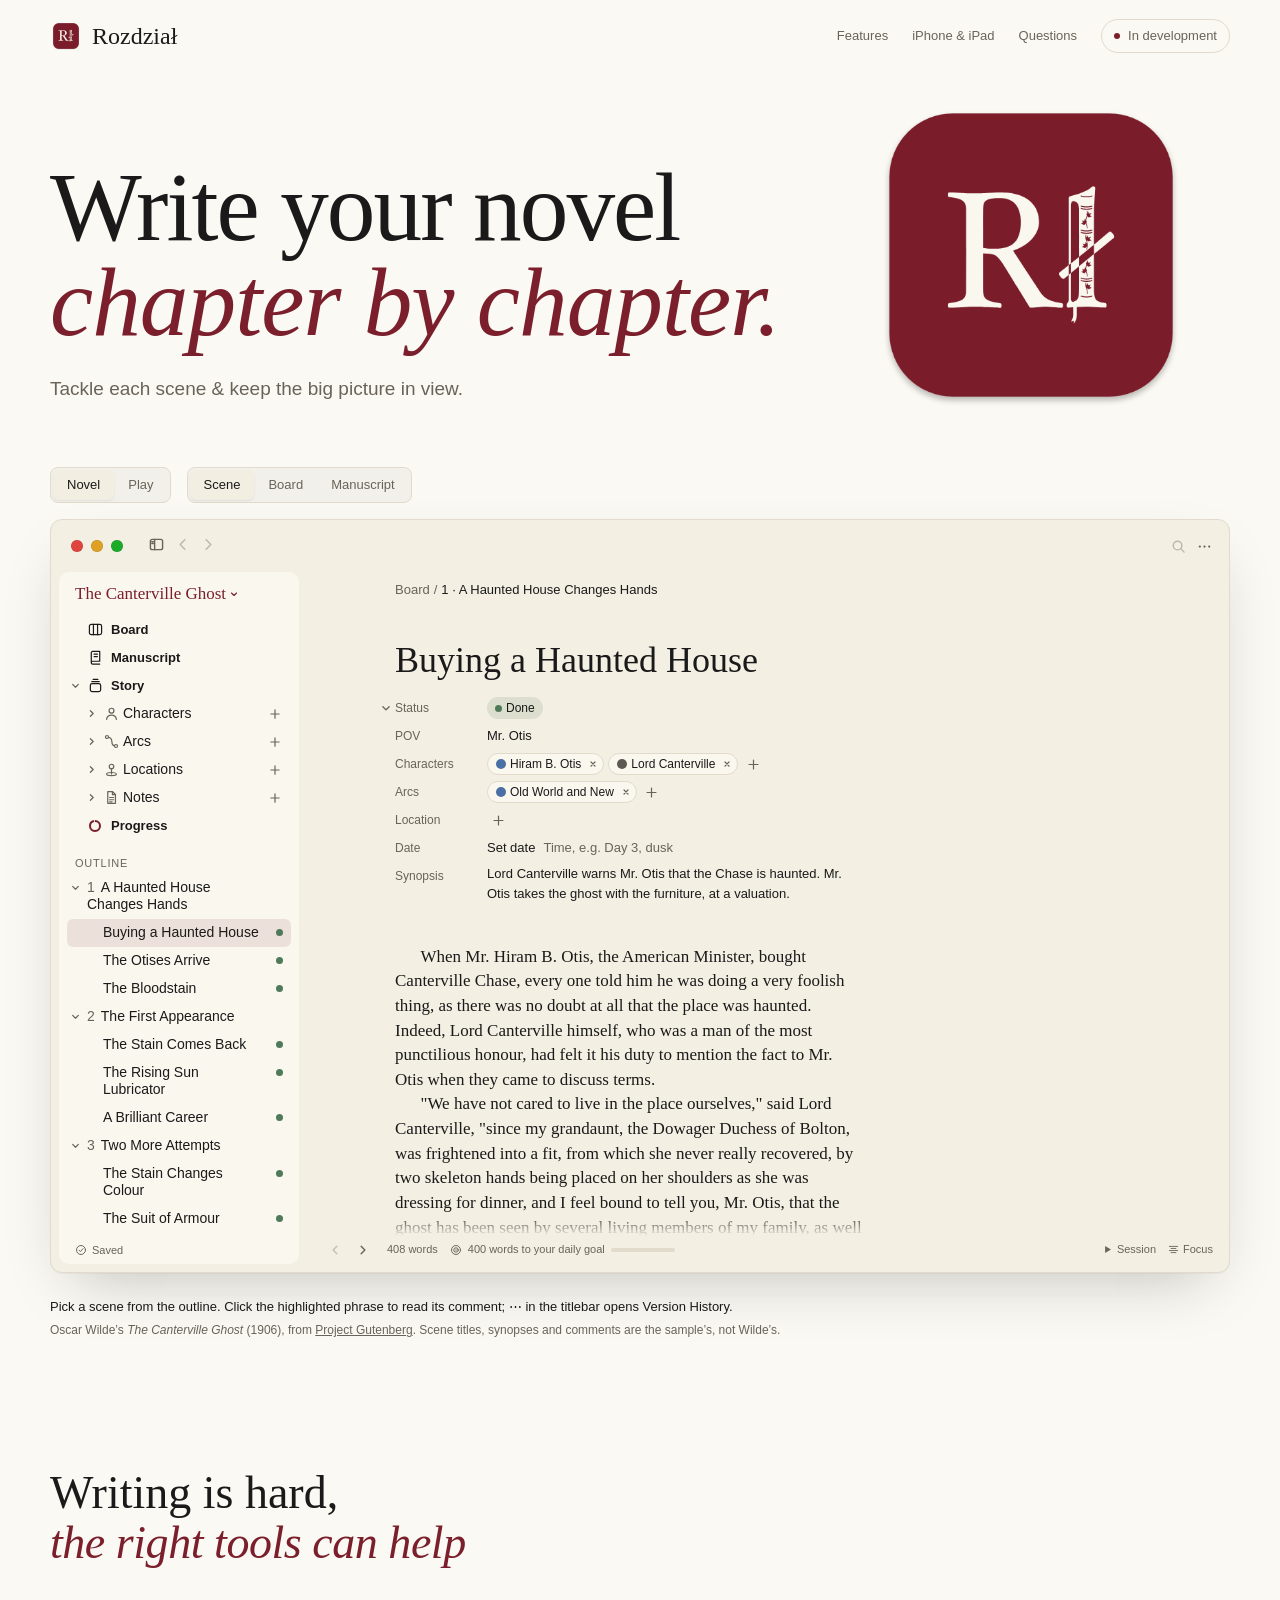
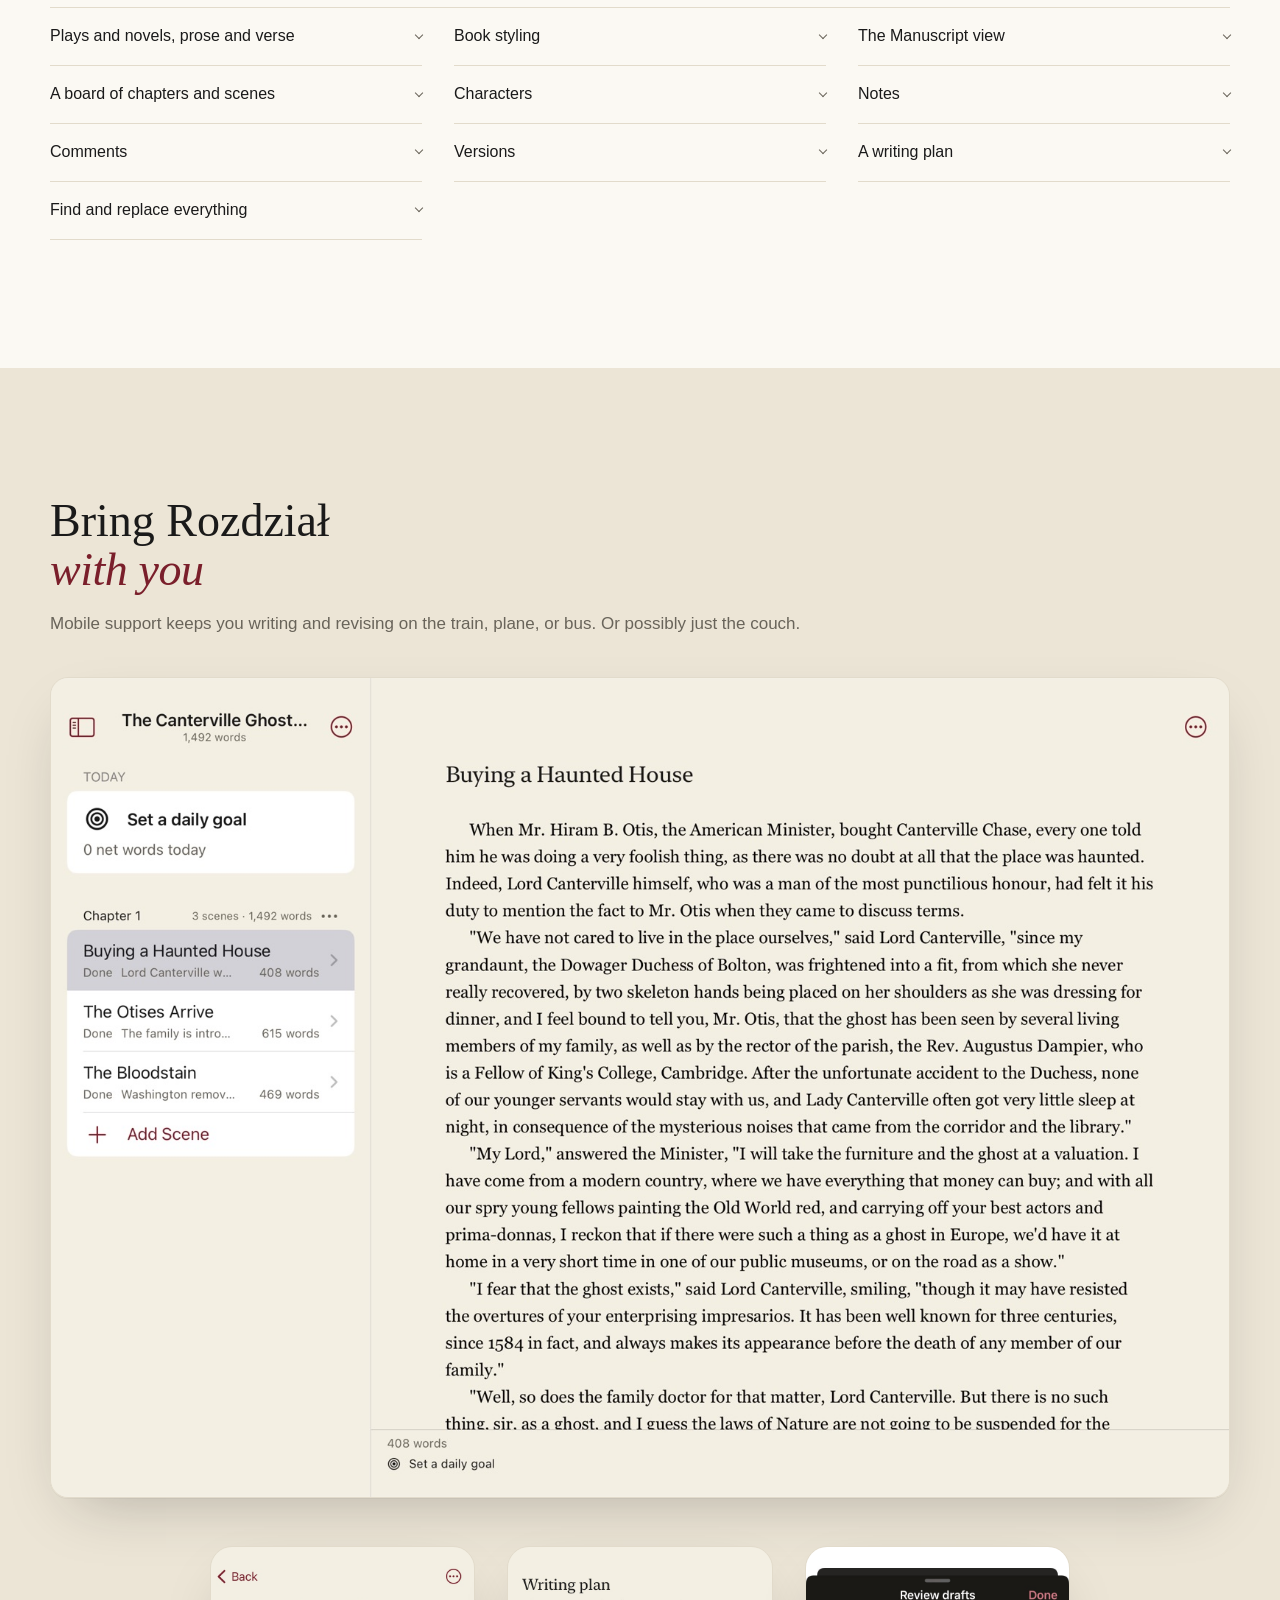
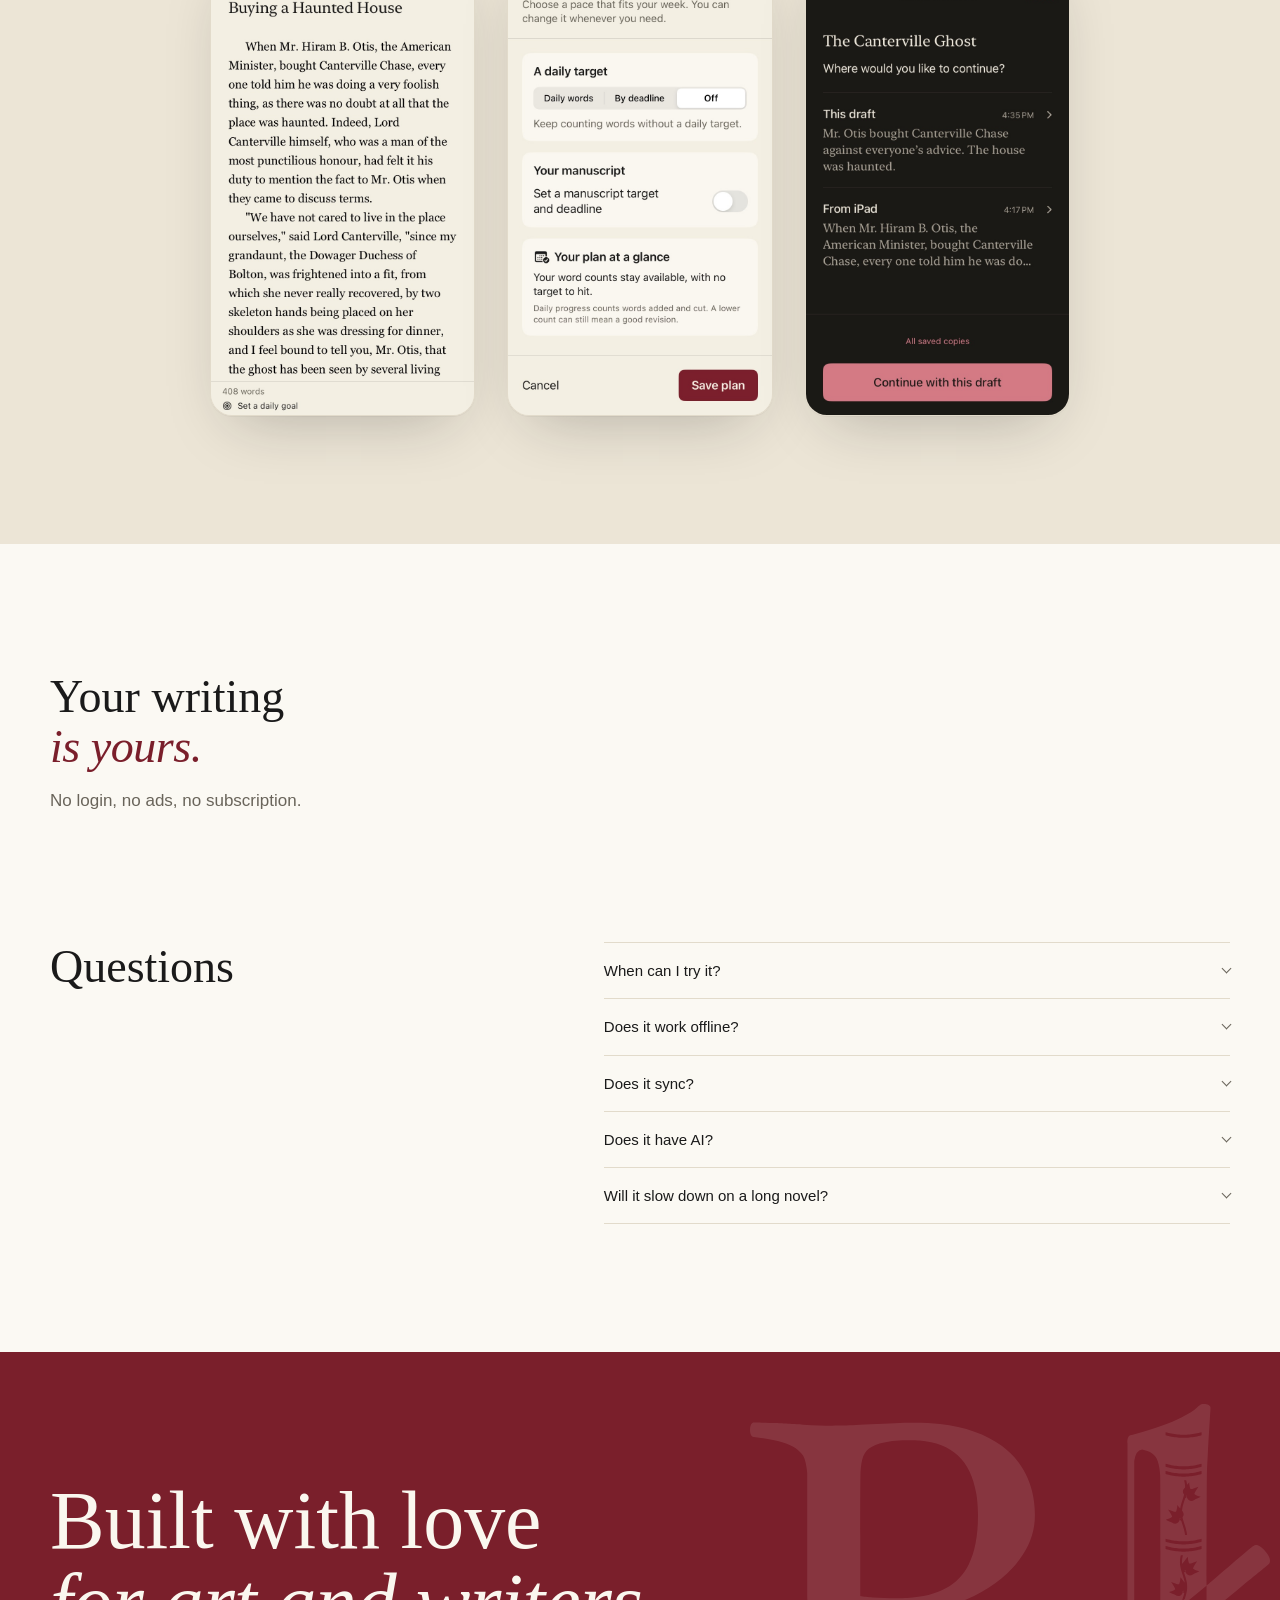
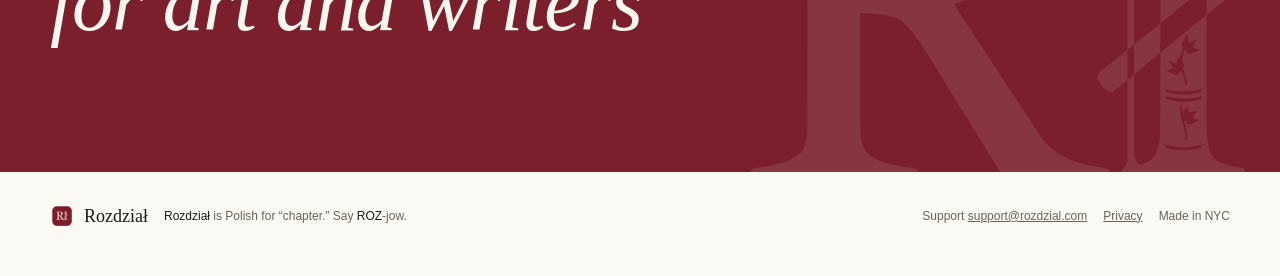
==== commit 374e7414: "Show the preview filled at first paint; load the rest after it draws index.html holds the window as " ====
--- a/index.html
+++ b/index.html
@@ -17,8 +17,6 @@
   <link rel="apple-touch-icon" href="assets/app-icon-512.png">
   <link rel="stylesheet" href="styles.css?v=play-demo">
   <script src="sample.js?v=play-demo" defer></script>
-  <script src="sample-play.js?v=play-demo" defer></script>
-  <script src="script-layout.js?v=play-demo" defer></script>
   <script src="app.js?v=play-demo" defer></script>
 </head>
 <body>
@@ -61,27 +59,29 @@
       </div>
 
       <div class="window" id="app-window" role="tabpanel" aria-labelledby="tab-novel">
+        <!-- prerender: the window as app.js first draws it (tools/prerender.js) -->
         <div class="titlebar">
           <span class="lights" aria-hidden="true"><i></i><i></i><i></i></span>
-          <span class="tb-nav"><button class="tb-btn" id="tb-sidebar" type="button" aria-label="Hide Sidebar" aria-pressed="false"></button><button class="tb-btn" type="button" aria-label="Back" disabled></button><button class="tb-btn" type="button" aria-label="Forward" disabled></button></span>
+          <span class="tb-nav"><button class="tb-btn" id="tb-sidebar" type="button" aria-label="Hide Sidebar" aria-pressed="false"><svg viewBox="0 0 16 16" class="m-ico" aria-hidden="true"><rect x="1.5" y="2.5" width="13" height="11" rx="2"></rect><path d="M6 2.5v11M3 5h1.5M3 7h1.5"></path></svg></button><button class="tb-btn" type="button" aria-label="Back" disabled=""><svg viewBox="0 0 16 16" class="m-ico" aria-hidden="true"><path d="M10.5 3 5.5 8l5 5"></path></svg></button><button class="tb-btn" type="button" aria-label="Forward" disabled=""><svg viewBox="0 0 16 16" class="m-ico" aria-hidden="true"><path d="m5.5 3 5 5-5 5"></path></svg></button></span>
           <span class="tb-gap"></span>
-          <button class="tb-btn" type="button" aria-label="Quick Switcher" disabled></button>
-          <button class="tb-btn" id="tb-more" type="button" aria-label="Version History" aria-expanded="false"></button>
+          <button class="tb-btn" type="button" aria-label="Quick Switcher" disabled=""><svg viewBox="0 0 16 16" class="m-ico" aria-hidden="true"><circle cx="7" cy="7" r="4.6"></circle><path d="m10.5 10.5 3.5 3.5"></path></svg></button>
+          <button class="tb-btn" id="tb-more" type="button" aria-label="Version History" aria-expanded="false"><svg viewBox="0 0 16 16" class="m-ico" aria-hidden="true"><circle class="f" cx="3" cy="8" r="1.2"></circle><circle class="f" cx="8" cy="8" r="1.2"></circle><circle class="f" cx="13" cy="8" r="1.2"></circle></svg></button>
         </div>
-        <div class="win-body">
+<div class="win-body">
           <aside class="m-sidebar" id="m-sidebar">
             <div class="m-panel">
-              <div class="m-name" id="m-name"></div>
-              <nav class="m-outline" id="m-outline" aria-label="Outline"></nav>
-              <div class="m-saved" id="m-saved"></div>
+              <div class="m-name" id="m-name"><span>The Canterville Ghost</span><svg viewBox="0 0 16 16" class="m-ico" aria-hidden="true"><path d="M3 6l5 5 5-5"></path></svg></div>
+              <nav class="m-outline" id="m-outline" aria-label="Outline"><button class="m-row m-dest" type="button"><span class="m-sp"></span><span class="m-icon"><svg viewBox="0 0 16 16" class="m-ico" aria-hidden="true"><rect x="1.5" y="2.5" width="13" height="11" rx="2"></rect><path d="M5.8 2.5v11M10.2 2.5v11"></path></svg></span><span class="m-t">Board</span></button><button class="m-row m-dest" type="button"><span class="m-sp"></span><span class="m-icon"><svg viewBox="0 0 16 16" class="m-ico" aria-hidden="true"><path d="M3.5 13.5V3a1.5 1.5 0 0 1 1.5-1.5h7.5v10.5H5a1.5 1.5 0 0 0-1.5 1.5Zm0 0A1.5 1.5 0 0 0 5 15h7.5M6.5 4.5h3.5M6.5 7h3.5"></path></svg></span><span class="m-t">Manuscript</span></button><div class="m-row m-dest"><button class="m-cv" type="button" aria-expanded="true" aria-label="Story"><svg viewBox="0 0 16 16" class="m-ico" aria-hidden="true"><path d="M6 3l5 5-5 5"></path></svg></button><span class="m-icon"><svg viewBox="0 0 16 16" class="m-ico" aria-hidden="true"><rect x="2.5" y="6" width="11" height="8.5" rx="2"></rect><path d="M4 3.8h8M5.5 1.5h5"></path></svg></span><span class="m-t">Story</span></div><div class="m-row m-group" style="padding-left: 16px;"><button class="m-cv" type="button" aria-expanded="false" aria-label="Characters"><svg viewBox="0 0 16 16" class="m-ico" aria-hidden="true"><path d="M6 3l5 5-5 5"></path></svg></button><span class="m-icon"><svg viewBox="0 0 16 16" class="m-ico" aria-hidden="true"><circle cx="8" cy="5" r="2.6"></circle><path d="M2.8 14.2c.4-2.8 2.5-4.4 5.2-4.4s4.8 1.6 5.2 4.4"></path></svg></span><span class="m-t">Characters</span><span class="m-plus" aria-hidden="true"><svg viewBox="0 0 16 16" class="m-ico" aria-hidden="true"><path d="M8 2.5v11M2.5 8h11"></path></svg></span></div><div class="m-row m-group" style="padding-left: 16px;"><button class="m-cv" type="button" aria-expanded="false" aria-label="Arcs"><svg viewBox="0 0 16 16" class="m-ico" aria-hidden="true"><path d="M6 3l5 5-5 5"></path></svg></button><span class="m-icon"><svg viewBox="0 0 16 16" class="m-ico" aria-hidden="true"><circle cx="3.2" cy="3.2" r="1.6"></circle><circle cx="12.8" cy="12.8" r="1.6"></circle><path d="M4.8 3.6c6.5.6 1 8.5 6.4 9"></path></svg></span><span class="m-t">Arcs</span><span class="m-plus" aria-hidden="true"><svg viewBox="0 0 16 16" class="m-ico" aria-hidden="true"><path d="M8 2.5v11M2.5 8h11"></path></svg></span></div><div class="m-row m-group" style="padding-left: 16px;"><button class="m-cv" type="button" aria-expanded="false" aria-label="Locations"><svg viewBox="0 0 16 16" class="m-ico" aria-hidden="true"><path d="M6 3l5 5-5 5"></path></svg></button><span class="m-icon"><svg viewBox="0 0 16 16" class="m-ico" aria-hidden="true"><circle cx="8" cy="4.8" r="2.4"></circle><path d="M8 7.2v5.6"></path><ellipse cx="8" cy="12.9" rx="5.2" ry="1.7"></ellipse></svg></span><span class="m-t">Locations</span><span class="m-plus" aria-hidden="true"><svg viewBox="0 0 16 16" class="m-ico" aria-hidden="true"><path d="M8 2.5v11M2.5 8h11"></path></svg></span></div><div class="m-row m-group" style="padding-left: 16px;"><button class="m-cv" type="button" aria-expanded="false" aria-label="Notes"><svg viewBox="0 0 16 16" class="m-ico" aria-hidden="true"><path d="M6 3l5 5-5 5"></path></svg></button><span class="m-icon"><svg viewBox="0 0 16 16" class="m-ico" aria-hidden="true"><path d="M4 1.8h5.2l3 3v9.4H4z"></path><path d="M9 1.8v3.2h3.2M6 8h4.2M6 10.4h4.2M6 12.6h2.6"></path></svg></span><span class="m-t">Notes</span><span class="m-plus" aria-hidden="true"><svg viewBox="0 0 16 16" class="m-ico" aria-hidden="true"><path d="M8 2.5v11M2.5 8h11"></path></svg></span></div><div class="m-row m-dest"><span class="m-sp"></span><span class="m-icon"><svg viewBox="0 0 12 12" class="m-ring" aria-hidden="true"><circle cx="6" cy="6" r="5" fill="none" stroke="var(--rule)" stroke-width="2"></circle><circle cx="6" cy="6" r="5" fill="none" stroke="var(--accent)" stroke-width="2" stroke-dasharray="29.55976887640196 31.41592653589793" transform="rotate(-90 6 6)"></circle></svg></span><span class="m-t">Progress</span></div><div class="m-label" role="heading" aria-level="3">Outline</div><div class="m-row"><button class="m-cv" type="button" aria-expanded="true" aria-label="A Haunted House Changes Hands"><svg viewBox="0 0 16 16" class="m-ico" aria-hidden="true"><path d="M6 3l5 5-5 5"></path></svg></button><span class="m-t"><span class="m-num">1</span>A Haunted House Changes Hands</span><span class="m-plus" aria-hidden="true"></span></div><button class="m-row" type="button" aria-current="page" title="Done" style="padding-left: 36px;"><span class="m-t">Buying a Haunted House</span><span class="m-dot" aria-label="Done" role="img" style="--st: var(--done);"><i></i></span></button><button class="m-row" type="button" title="Done" style="padding-left: 36px;"><span class="m-t">The Otises Arrive</span><span class="m-dot" aria-label="Done" role="img" style="--st: var(--done);"><i></i></span></button><button class="m-row" type="button" title="Done" style="padding-left: 36px;"><span class="m-t">The Bloodstain</span><span class="m-dot" aria-label="Done" role="img" style="--st: var(--done);"><i></i></span></button><div class="m-row"><button class="m-cv" type="button" aria-expanded="true" aria-label="The First Appearance"><svg viewBox="0 0 16 16" class="m-ico" aria-hidden="true"><path d="M6 3l5 5-5 5"></path></svg></button><span class="m-t"><span class="m-num">2</span>The First Appearance</span><span class="m-plus" aria-hidden="true"></span></div><button class="m-row" type="button" title="Done" style="padding-left: 36px;"><span class="m-t">The Stain Comes Back</span><span class="m-dot" aria-label="Done" role="img" style="--st: var(--done);"><i></i></span></button><button class="m-row" type="button" title="Done" style="padding-left: 36px;"><span class="m-t">The Rising Sun Lubricator</span><span class="m-dot" aria-label="Done" role="img" style="--st: var(--done);"><i></i></span></button><button class="m-row" type="button" title="Done" style="padding-left: 36px;"><span class="m-t">A Brilliant Career</span><span class="m-dot" aria-label="Done" role="img" style="--st: var(--done);"><i></i></span></button><div class="m-row"><button class="m-cv" type="button" aria-expanded="true" aria-label="Two More Attempts"><svg viewBox="0 0 16 16" class="m-ico" aria-hidden="true"><path d="M6 3l5 5-5 5"></path></svg></button><span class="m-t"><span class="m-num">3</span>Two More Attempts</span><span class="m-plus" aria-hidden="true"></span></div><button class="m-row" type="button" title="Done" style="padding-left: 36px;"><span class="m-t">The Stain Changes Colour</span><span class="m-dot" aria-label="Done" role="img" style="--st: var(--done);"><i></i></span></button><button class="m-row" type="button" title="Done" style="padding-left: 36px;"><span class="m-t">The Suit of Armour</span><span class="m-dot" aria-label="Done" role="img" style="--st: var(--done);"><i></i></span></button><button class="m-row" type="button" title="Done" style="padding-left: 36px;"><span class="m-t">Plans for Friday</span><span class="m-dot" aria-label="Done" role="img" style="--st: var(--done);"><i></i></span></button><button class="m-row" type="button" title="Done" style="padding-left: 36px;"><span class="m-t">Ye Otis Ghoste</span><span class="m-dot" aria-label="Done" role="img" style="--st: var(--done);"><i></i></span></button><div class="m-row"><button class="m-cv" type="button" aria-expanded="true" aria-label="The Ghost in Retreat"><svg viewBox="0 0 16 16" class="m-ico" aria-hidden="true"><path d="M6 3l5 5-5 5"></path></svg></button><span class="m-t"><span class="m-num">4</span>The Ghost in Retreat</span><span class="m-plus" aria-hidden="true"></span></div><button class="m-row" type="button" title="In revision" style="padding-left: 36px;"><span class="m-t">Giving Up the Stain</span><span class="m-dot" aria-label="In revision" role="img" style="--st: var(--revised);"><i></i></span></button><button class="m-row" type="button" title="In revision" style="padding-left: 36px;"><span class="m-t">The Headless Earl</span><span class="m-dot" aria-label="In revision" role="img" style="--st: var(--revised);"><i></i></span></button><button class="m-row" type="button" title="In revision" style="padding-left: 36px;"><span class="m-t">The Final Blow</span><span class="m-dot" aria-label="In revision" role="img" style="--st: var(--revised);"><i></i></span></button><button class="m-row" type="button" title="In revision" style="padding-left: 36px;"><span class="m-t">The Ghost Is Thought Gone</span><span class="m-dot" aria-label="In revision" role="img" style="--st: var(--revised);"><i></i></span></button><button class="m-row" type="button" title="In revision" style="padding-left: 36px;"><span class="m-t">The Vampire Monk Stays In</span><span class="m-dot" aria-label="In revision" role="img" style="--st: var(--revised);"><i></i></span></button><div class="m-row"><button class="m-cv" type="button" aria-expanded="true" aria-label="Virginia and the Ghost"><svg viewBox="0 0 16 16" class="m-ico" aria-hidden="true"><path d="M6 3l5 5-5 5"></path></svg></button><span class="m-t"><span class="m-num">5</span>Virginia and the Ghost</span><span class="m-plus" aria-hidden="true"></span></div><button class="m-row" type="button" title="In revision" style="padding-left: 36px;"><span class="m-t">Virginia Speaks to the Ghost</span><span class="m-dot" aria-label="In revision" role="img" style="--st: var(--revised);"><i></i></span></button><button class="m-row" type="button" title="Draft" style="padding-left: 36px;"><span class="m-t">The Garden of Death</span><span class="m-dot" aria-label="Draft" role="img" style="--st: var(--draft);"><i></i></span></button><div class="m-row"><button class="m-cv" type="button" aria-expanded="true" aria-label="The Search"><svg viewBox="0 0 16 16" class="m-ico" aria-hidden="true"><path d="M6 3l5 5-5 5"></path></svg></button><span class="m-t"><span class="m-num">6</span>The Search</span><span class="m-plus" aria-hidden="true"></span></div><button class="m-row" type="button" title="Draft" style="padding-left: 36px;"><span class="m-t">Virginia Is Missing</span><span class="m-dot" aria-label="Draft" role="img" style="--st: var(--draft);"><i></i></span></button><button class="m-row" type="button" title="Draft" style="padding-left: 36px;"><span class="m-t">The Almond-Tree</span><span class="m-dot" aria-label="Draft" role="img" style="--st: var(--draft);"><i></i></span></button><div class="m-row"><button class="m-cv" type="button" aria-expanded="true" aria-label="The Funeral and After"><svg viewBox="0 0 16 16" class="m-ico" aria-hidden="true"><path d="M6 3l5 5-5 5"></path></svg></button><span class="m-t"><span class="m-num">7</span>The Funeral and After</span><span class="m-plus" aria-hidden="true"></span></div><button class="m-row" type="button" title="Draft" style="padding-left: 36px;"><span class="m-t">The Funeral</span><span class="m-dot" aria-label="Draft" role="img" style="--st: var(--draft);"><i></i></span></button><button class="m-row" type="button" title="Draft" style="padding-left: 36px;"><span class="m-t">The Jewels</span><span class="m-dot" aria-label="Draft" role="img" style="--st: var(--draft);"><i></i></span></button><button class="m-row" type="button" title="Draft" style="padding-left: 36px;"><span class="m-t">The Duchess of Cheshire</span><span class="m-dot" aria-label="Draft" role="img" style="--st: var(--draft);"><i></i></span></button><button class="m-row" type="button" title="Draft" style="padding-left: 36px;"><span class="m-t">Virginia’s Secret</span><span class="m-dot" aria-label="Draft" role="img" style="--st: var(--draft);"><i></i></span></button><div class="m-row m-add" aria-hidden="true"><span class="m-sp"><svg viewBox="0 0 16 16" class="m-ico" aria-hidden="true"><path d="M8 2.5v11M2.5 8h11"></path></svg></span><span class="m-t">Add chapter</span></div></nav>
+              <div class="m-saved" id="m-saved"><svg viewBox="0 0 16 16" class="m-ico" aria-hidden="true"><circle cx="8" cy="8" r="6"></circle><path d="m5.3 8.2 1.9 1.9 3.6-4"></path></svg>Saved</div>
             </div>
           </aside>
           <div class="m-page">
-            <div id="view-scene" role="tabpanel" aria-labelledby="tab-scene" class="view"></div>
-            <div id="view-board" role="tabpanel" aria-labelledby="tab-board" class="view" hidden></div>
-            <div id="view-book" role="tabpanel" aria-labelledby="tab-book" class="view" hidden></div>
+            <div id="view-scene" role="tabpanel" aria-labelledby="tab-scene" class="view"><div class="m-scene has-comment"><div class="m-crumb" role="navigation" aria-label="Breadcrumb"><button type="button">Board</button><span aria-hidden="true">/</span><span class="last">1 · A Haunted House Changes Hands</span></div><div class="m-head"><h3 class="m-title">Buying a Haunted House</h3><div style="position: relative;"><button class="m-details-cv" type="button" aria-label="Details" aria-expanded="true" title="Hide Details"><svg viewBox="0 0 16 16" class="m-ico" aria-hidden="true"><path d="M6 3l5 5-5 5"></path></svg></button><dl class="m-props"><div class="m-prop"><dt>Status</dt><dd><span class="m-pill" style="--st: var(--done);"><i></i>Done</span></dd></div><div class="m-prop"><dt>POV</dt><dd><span>Mr. Otis</span></dd></div><div class="m-prop"><dt>Characters</dt><dd><span class="m-chip" style="--sw: var(--c0); --sl: var(--l0);"><i></i><span>Hiram B. Otis</span><span class="x" aria-hidden="true"><svg viewBox="0 0 16 16" class="m-ico" aria-hidden="true"><path d="m4 4 8 8M12 4l-8 8"></path></svg></span></span><span class="m-chip" style="--sw: var(--c7); --sl: var(--l7);"><i></i><span>Lord Canterville</span><span class="x" aria-hidden="true"><svg viewBox="0 0 16 16" class="m-ico" aria-hidden="true"><path d="m4 4 8 8M12 4l-8 8"></path></svg></span></span><span class="m-addbtn" role="img" aria-label="Add character"><svg viewBox="0 0 16 16" class="m-ico" aria-hidden="true"><path d="M8 2.5v11M2.5 8h11"></path></svg></span></dd></div><div class="m-prop"><dt>Arcs</dt><dd><span class="m-chip" style="--sw: var(--c0); --sl: var(--l0);"><i></i><span>Old World and New</span><span class="x" aria-hidden="true"><svg viewBox="0 0 16 16" class="m-ico" aria-hidden="true"><path d="m4 4 8 8M12 4l-8 8"></path></svg></span></span><span class="m-addbtn" role="img" aria-label="Add arc"><svg viewBox="0 0 16 16" class="m-ico" aria-hidden="true"><path d="M8 2.5v11M2.5 8h11"></path></svg></span></dd></div><div class="m-prop"><dt>Location</dt><dd><span class="m-addbtn" role="img" aria-label="Set location"><svg viewBox="0 0 16 16" class="m-ico" aria-hidden="true"><path d="M8 2.5v11M2.5 8h11"></path></svg></span></dd></div><div class="m-prop"><dt>Date</dt><dd><span class="m-date"><span>Set date</span><span class="ph">Time, e.g. Day 3, dusk</span></span></dd></div><div class="m-prop"><dt>Synopsis</dt><dd><span>Lord Canterville warns Mr. Otis that the Chase is haunted. Mr. Otis takes the ghost with the furniture, at a valuation.</span></dd></div></dl></div></div><div class="m-editor m-fade" tabindex="0" aria-label="Buying a Haunted House, the scene's text"><div style="position: relative;"><div class="m-text"><div class="m-prose"><p>When Mr. Hiram B. Otis, the American Minister, bought Canterville Chase, every one told him he was doing a very foolish thing, as there was no doubt at all that the place was haunted. Indeed, Lord Canterville himself, who was a man of the most punctilious honour, had felt it his duty to mention the fact to Mr. Otis when they came to discuss terms.</p><p>"We have not cared to live in the place ourselves," said Lord Canterville, "since my grandaunt, the Dowager Duchess of Bolton, was frightened into a fit, from which she never really recovered, by two skeleton hands being placed on her shoulders as she was dressing for dinner, and I feel bound to tell you, Mr. Otis, that the ghost has been seen by several living members of my family, as well as by the rector of the parish, the Rev. Augustus Dampier, who is a Fellow of King's College, Cambridge. After the unfortunate accident to the Duchess, none of our younger servants would stay with us, and Lady Canterville often got very little sleep at night, in consequence of the mysterious noises that came from the corridor and the library."</p><p>"My Lord," answered the Minister, "I will take <mark>the furniture and the ghost at a valuation</mark>. I have come from a modern country, where we have everything that money can buy; and with all our spry young fellows painting the Old World red, and carrying off your best actors and prima-donnas, I reckon that if there were such a thing as a ghost in Europe, we'd have it at home in a very short time in one of our public museums, or on the road as a show."</p><p>"I fear that the ghost exists," said Lord Canterville, smiling, "though it may have resisted the overtures of your enterprising impresarios. It has been well known for three centuries, since 1584 in fact, and always makes its appearance before the death of any member of our family."</p><p>"Well, so does the family doctor for that matter, Lord Canterville. But there is no such thing, sir, as a ghost, and I guess the laws of Nature are not going to be suspended for the British aristocracy."</p><p>"You are certainly very natural in America," answered Lord Canterville, who did not quite understand Mr. Otis's last observation, "and if you don't mind a ghost in the house, it is all right. Only you must remember I warned you."</p></div></div><div class="m-margin"></div></div></div><div class="m-bar"><span class="m-steps" role="group" aria-label="Scene navigation"><button type="button" aria-label="Previous Scene" title="Previous Scene" disabled=""><svg viewBox="0 0 16 16" class="m-ico" aria-hidden="true"><path d="M10.5 3 5.5 8l5 5"></path></svg></button><button type="button" aria-label="Next Scene: The Otises Arrive" title="Next Scene: The Otises Arrive"><svg viewBox="0 0 16 16" class="m-ico" aria-hidden="true"><path d="m5.5 3 5 5-5 5"></path></svg></button></span><span>408 words</span><span class="m-goal"><svg viewBox="0 0 16 16" class="m-ico" aria-hidden="true"><circle cx="8" cy="8" r="6"></circle><circle cx="8" cy="8" r="3"></circle><circle class="f" cx="8" cy="8" r=".9"></circle></svg>400 words to your daily goal<span class="m-meter"><i style="width: 0%;"></i></span></span><span class="m-end"><span class="ses"><svg viewBox="0 0 16 16" class="m-ico" aria-hidden="true"><path class="f" d="M4.5 2.8v10.4L13 8z"></path></svg>Session</span><button type="button" aria-pressed="false"><svg viewBox="0 0 16 16" class="m-ico" aria-hidden="true"><path d="M2 3.5h12M4.5 6.5h7M2 9.5h12M4.5 12.5h7"></path></svg>Focus</button></span></div></div></div>
+            <div id="view-board" role="tabpanel" aria-labelledby="tab-board" class="view" hidden=""></div>
+            <div id="view-book" role="tabpanel" aria-labelledby="tab-book" class="view" hidden=""></div>
           </div>
         </div>
+        <!-- /prerender -->
       </div>
 
       <p class="preview-note" id="preview-note">Pick a scene from the outline. Click the highlighted phrase to read its comment.</p>
--- a/styles.css
+++ b/styles.css
@@ -196,7 +196,12 @@
 .m-scroll { flex: 1; min-height: 0; overflow: auto; overscroll-behavior: contain; }
 
 /* Scene page: breadcrumb, title and properties staying put, the text scrolling with its comment margin, the bar. */
-.m-scene { --x: 24px; --w: 480px; --reserve: 0px; flex: 1; min-height: 0; display: flex; flex-direction: column; transition: padding-right .2s ease-out; }
+.m-scene { container-type: inline-size; flex: 1; min-height: 0; display: flex; flex-direction: column; transition: padding-right .2s ease-out; }
+/* The text column (Theme.textColumn): no wider than the measure, centred in what the comment margin leaves, 24pt from the edge.
+   The margin (MarginMode) holds cards where 460pt of text still fit beside them, else markers. */
+.m-scene > * { --reserve: 0px; --w: min(480px, 100cqw - var(--reserve) - 48px); --x: max(24px, (100cqw - var(--reserve) - var(--w)) / 2); }
+.m-scene.has-comment > * { --reserve: 32px; }
+@container (min-width: 736px) { .m-scene.has-comment > * { --reserve: 276px; } }
 .m-scene.with-panel { padding-right: 360px; }
 .m-crumb { height: 36px; flex: none; display: flex; align-items: center; gap: 4px; padding-left: calc(var(--x) + 5px); padding-right: 24px; font-size: 13px; color: var(--ink-2); white-space: nowrap; overflow: hidden; }
 .m-crumb button:hover { color: var(--ink); }
@@ -233,12 +238,12 @@
 .m-text mark.on { background: var(--hl-on); }
 
 /* The script editor: the page's elements at the editor's measure (470 points for 432 on the page), in Courier. */
-.m-script { --k: 1; font-family: var(--mono); font-size: calc(13.06px * var(--k)); line-height: calc(14.8px * var(--k)); }
+.m-script { --m: min(470px, var(--w) - 10px); font-family: var(--mono); font-size: calc(var(--m) * .027787); line-height: calc(var(--m) * .031489); }
 .m-script p { margin: 0; }
-.m-script .n { text-align: center; margin-right: calc(39.2px * var(--k)); margin-top: calc(14.8px * var(--k)); }
-.m-script .p { padding-left: calc(164.5px * var(--k)); text-indent: calc(-7.83px * var(--k)); }
-.m-script .s { padding-left: calc(125.3px * var(--k)); text-indent: calc(-7.83px * var(--k)); margin-top: calc(14.8px * var(--k)); padding-right: calc(7.83px * var(--k)); }
-.m-script .t { text-align: right; margin-top: calc(14.8px * var(--k)); }
+.m-script .n { text-align: center; margin-right: calc(var(--m) * .083404); margin-top: calc(var(--m) * .031489); }
+.m-script .p { padding-left: calc(var(--m) * .35); text-indent: calc(var(--m) * -.01666); }
+.m-script .s { padding-left: calc(var(--m) * .266596); text-indent: calc(var(--m) * -.01666); margin-top: calc(var(--m) * .031489); padding-right: calc(var(--m) * .01666); }
+.m-script .t { text-align: right; margin-top: calc(var(--m) * .031489); }
 .m-script p:first-child { margin-top: 0; }
 
 .m-margin { position: absolute; top: 0; right: 0; width: var(--reserve); }
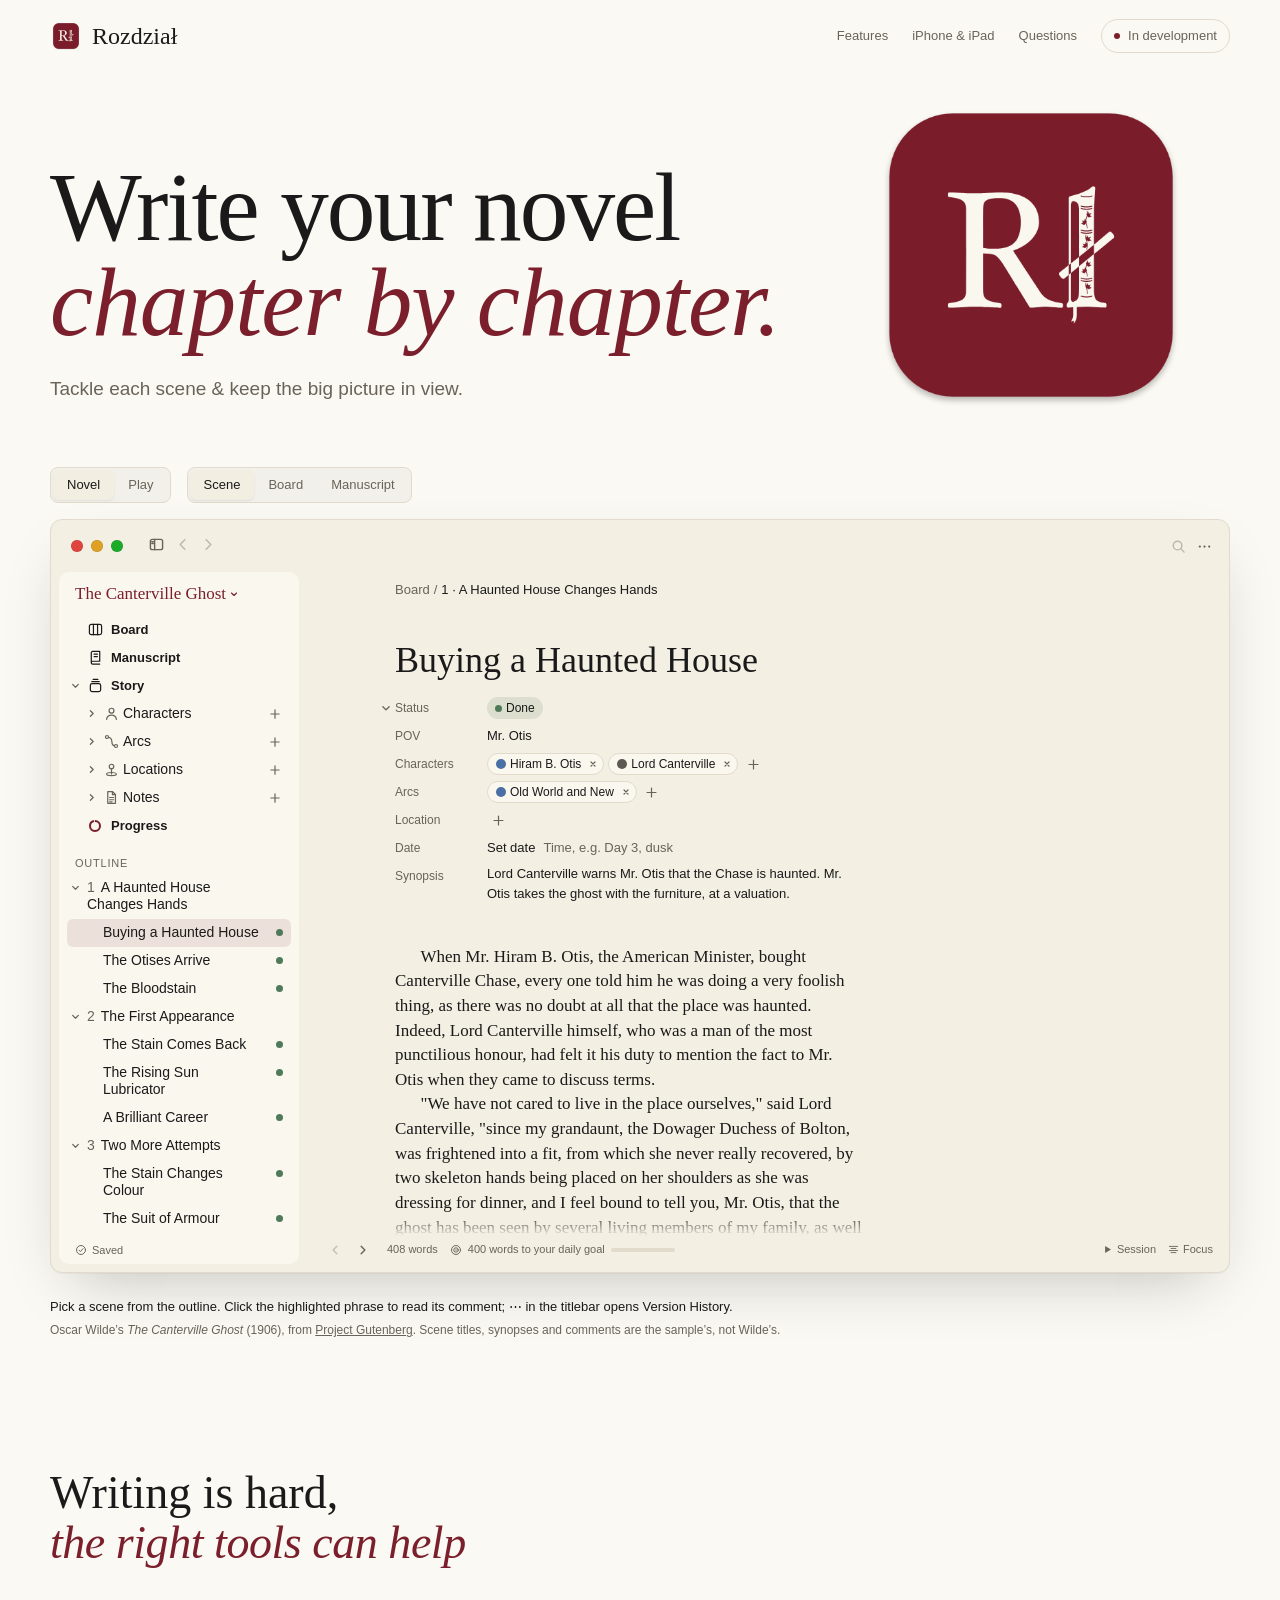
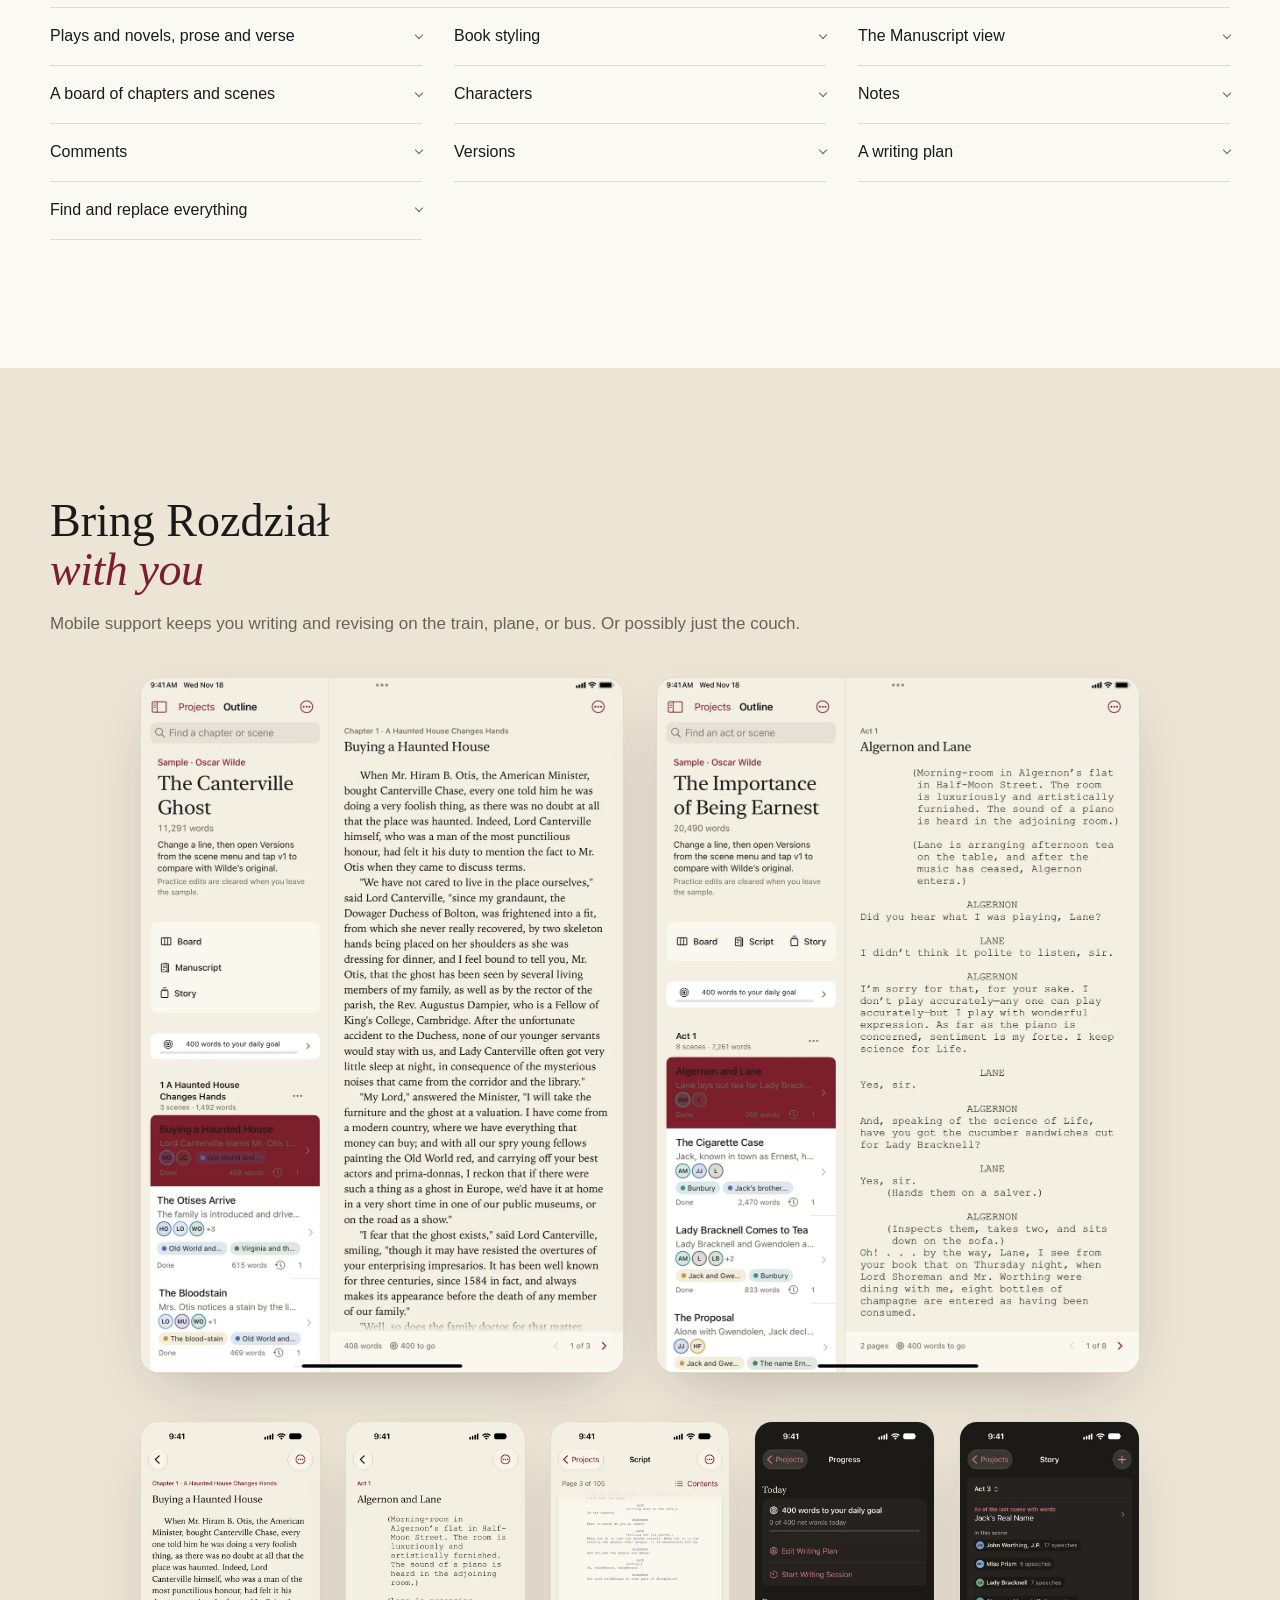
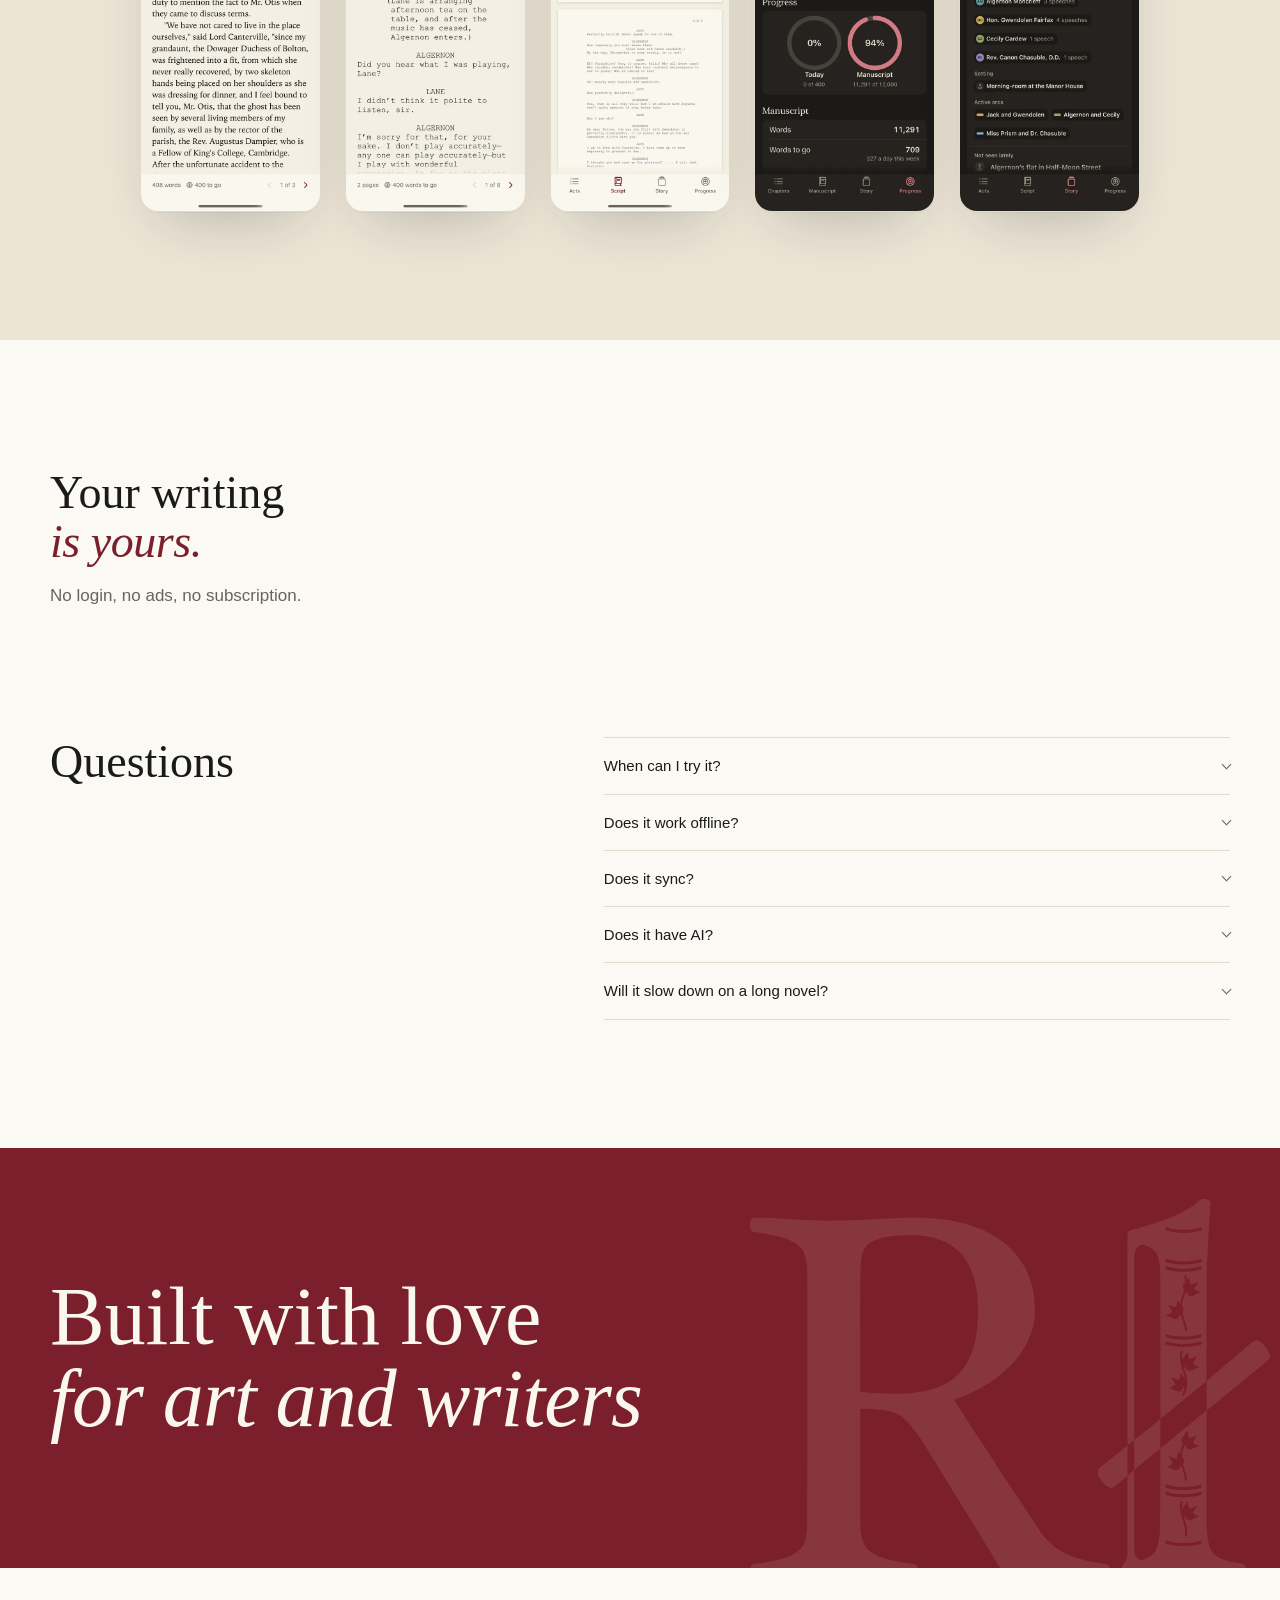
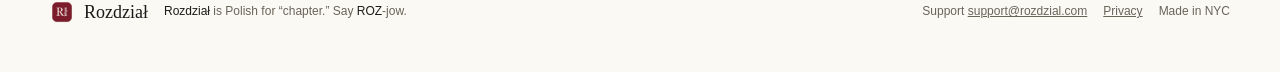
==== commit 59f74a33: "Re-shoot the iPad and iPhone pictures from the current app, novel and play Two iPads (the sample nov" ====
--- a/index.html
+++ b/index.html
@@ -109,13 +109,16 @@
     <div class="wrap">
       <h2 id="mobile-title">Bring Rozdział<br><em>with you</em></h2>
       <p class="sub">Mobile support keeps you writing and revising on the train, plane, or bus. Or possibly just the couch.</p>
-      <figure class="shot-ipad">
-        <img src="assets/ipad-writing.jpg" width="1600" height="1112" loading="lazy" alt="Rozdział on iPad: the chapter outline on the left with three scenes, and the opening of Buying a Haunted House on the right.">
-      </figure>
+      <div class="shots-ipad">
+        <figure><img src="assets/ipad-novel.webp" width="1100" height="1583" loading="lazy" decoding="async" alt="Rozdział on iPad with the sample novel, The Canterville Ghost: the outline of chapters and scenes on the left, the scene Buying a Haunted House on the right."></figure>
+        <figure><img src="assets/ipad-play.webp" width="1100" height="1583" loading="lazy" decoding="async" alt="Rozdział on iPad with the sample play, The Importance of Being Earnest: Act 1 in the outline, and the scene Algernon and Lane set as a script, with character names, speeches and stage directions."></figure>
+      </div>
       <div class="shots-phone">
-        <figure><img src="assets/iphone-writing.jpg" width="750" height="1334" loading="lazy" alt="Rozdział on iPhone, showing the scene Buying a Haunted House."></figure>
-        <figure><img src="assets/iphone-plan.jpg" width="750" height="1334" loading="lazy" alt="The writing plan sheet on iPhone, with the daily target set to Off."></figure>
-        <figure><img src="assets/iphone-review-dark.jpg" width="750" height="1334" loading="lazy" alt="Choosing between drafts from two devices on iPhone, in dark mode."></figure>
+        <figure><img src="assets/iphone-novel.webp" width="560" height="1218" loading="lazy" decoding="async" alt="Rozdział on iPhone, showing the novel's scene Buying a Haunted House."></figure>
+        <figure><img src="assets/iphone-play.webp" width="560" height="1218" loading="lazy" decoding="async" alt="The play's scene Algernon and Lane in the script editor on iPhone."></figure>
+        <figure><img src="assets/iphone-script.webp" width="560" height="1218" loading="lazy" decoding="async" alt="The play's Script on iPhone: its printed pages, page 3 of 105."></figure>
+        <figure><img src="assets/iphone-progress-dark.webp" width="560" height="1218" loading="lazy" decoding="async" alt="The novel's Progress screen on iPhone in dark mode: today's goal, and 11,291 of 12,000 words."></figure>
+        <figure><img src="assets/iphone-story-dark.webp" width="560" height="1218" loading="lazy" decoding="async" alt="The play's Story screen on iPhone in dark mode: the characters in the last scene, with how many speeches each has."></figure>
       </div>
     </div>
   </section>
--- a/styles.css
+++ b/styles.css
@@ -407,9 +407,10 @@
 .group dd { color: var(--ink-2); font-size: 14px; margin: var(--s1) 0 var(--s4); }
 
 .mobile { background: var(--band); padding: var(--s9) 0; margin-bottom: var(--s9); }
-.shot-ipad { border-radius: 18px; overflow: hidden; border: 1px solid var(--rule); box-shadow: var(--window-shadow); }
-.shots-phone { display: grid; grid-template-columns: repeat(3, minmax(0, 1fr)); gap: var(--s6); margin: var(--s7) auto 0; max-width: 860px; }
-.shots-phone img { border-radius: 22px; border: 1px solid var(--rule); box-shadow: var(--window-shadow); }
+.shots-ipad { display: grid; grid-template-columns: repeat(2, minmax(0, 1fr)); gap: var(--s6); max-width: 1000px; margin: 0 auto; }
+.shots-ipad img { border-radius: 18px; border: 1px solid var(--rule); box-shadow: var(--window-shadow); }
+.shots-phone { display: grid; grid-template-columns: repeat(5, minmax(0, 1fr)); gap: var(--s5); margin: var(--s7) auto 0; max-width: 1000px; }
+.shots-phone img { border-radius: 18px; border: 1px solid var(--rule); box-shadow: var(--window-shadow); }
 .shots-phone figcaption { margin-top: var(--s3); font-size: 13px; color: var(--ink-2); text-align: center; }
 .mobile .credit { margin-top: var(--s5); text-align: center; max-width: none; }
 
@@ -445,9 +446,10 @@
   .site-header nav a:nth-child(3) { display: none; }
   .lede { font-size: 17px; }
   .preview-bar { flex-direction: column; align-items: flex-start; }
-  .shots-phone { grid-template-columns: repeat(3, 62%); overflow-x: auto; scroll-snap-type: x mandatory; gap: var(--s4); padding-bottom: var(--s2); }
-  .shots-phone figure { scroll-snap-align: start; }
-  .shot-ipad { border-radius: 10px; }
+  .shots-phone { grid-template-columns: repeat(5, 62%); overflow-x: auto; scroll-snap-type: x mandatory; gap: var(--s4); padding-bottom: var(--s2); }
+  .shots-ipad { grid-template-columns: repeat(2, 84%); overflow-x: auto; scroll-snap-type: x mandatory; gap: var(--s4); padding-bottom: var(--s2); }
+  .shots-phone figure, .shots-ipad figure { scroll-snap-align: start; }
+  .shots-ipad img { border-radius: 12px; }
   .file-grid { grid-template-columns: minmax(0, 1fr); gap: var(--s4); }
   .mobile { padding: var(--s8) 0; }
   .features, .files, .faq, .preview { padding-bottom: var(--s8); }
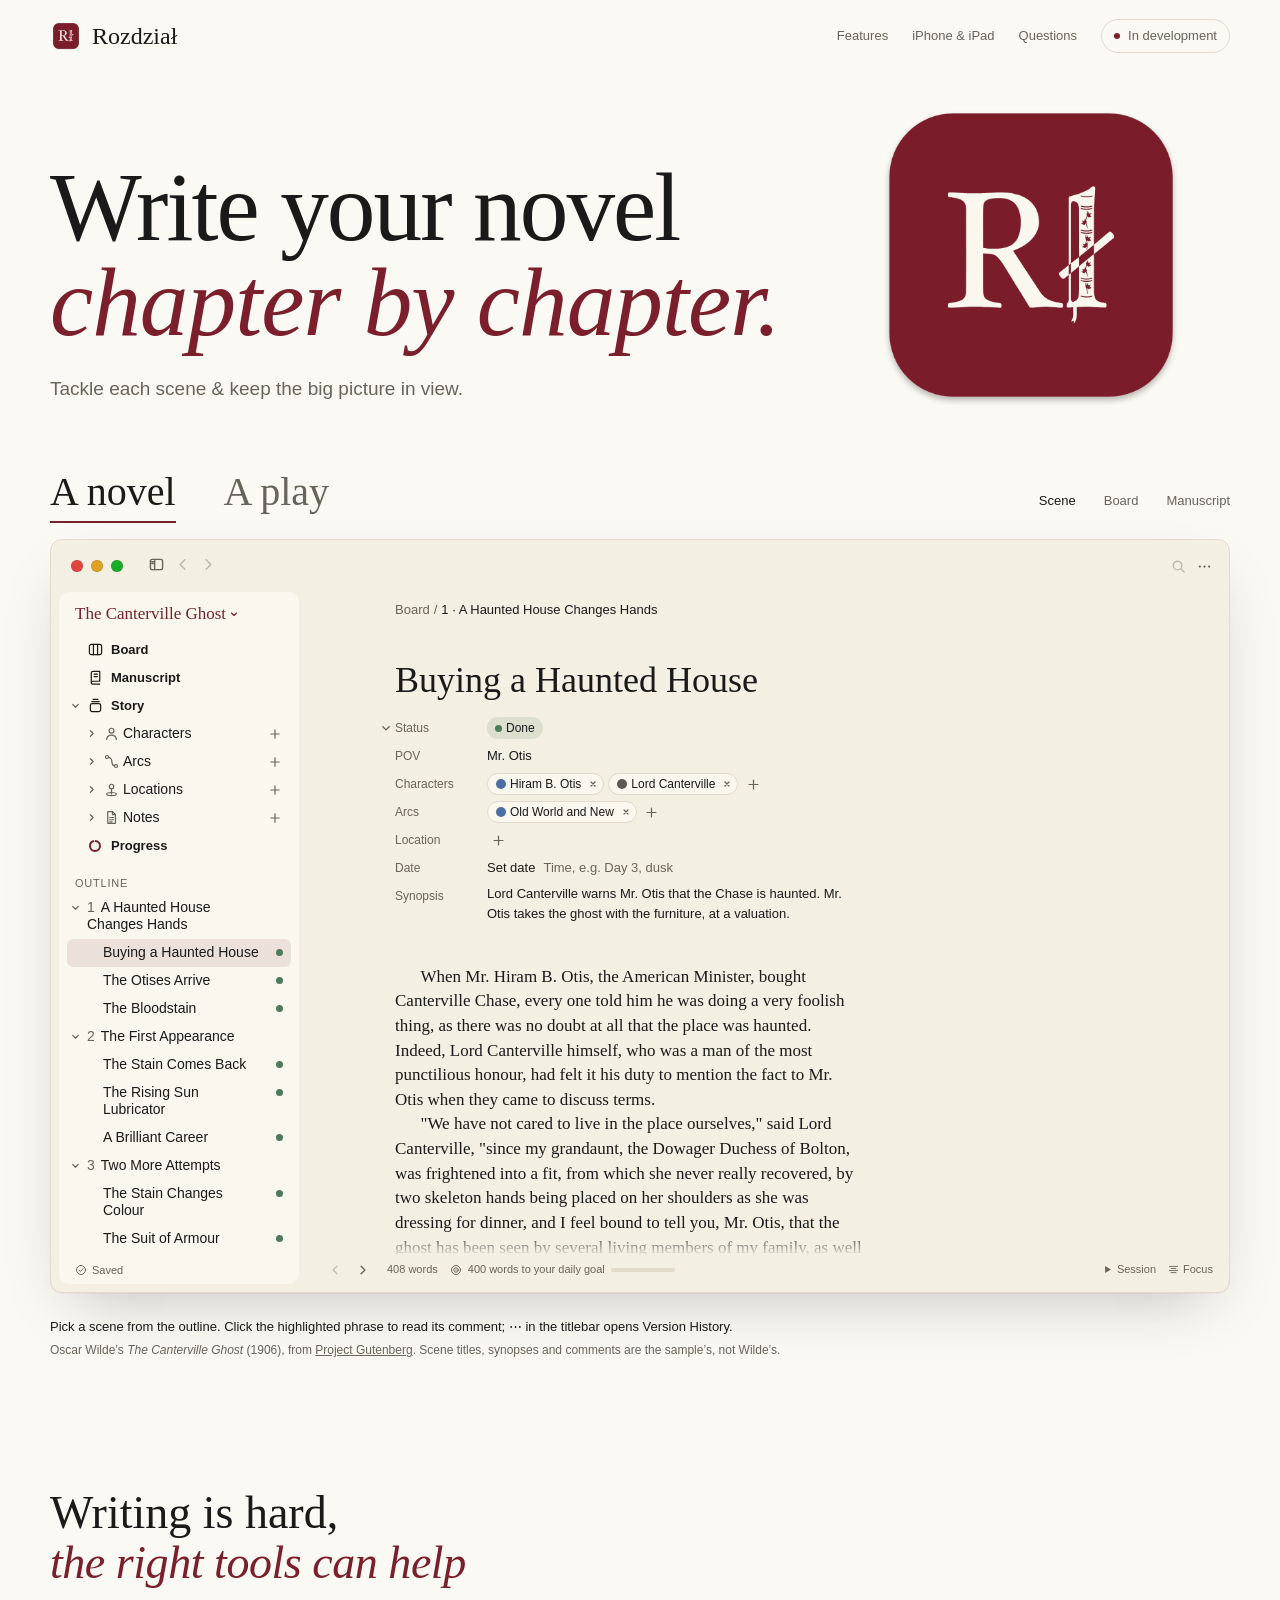
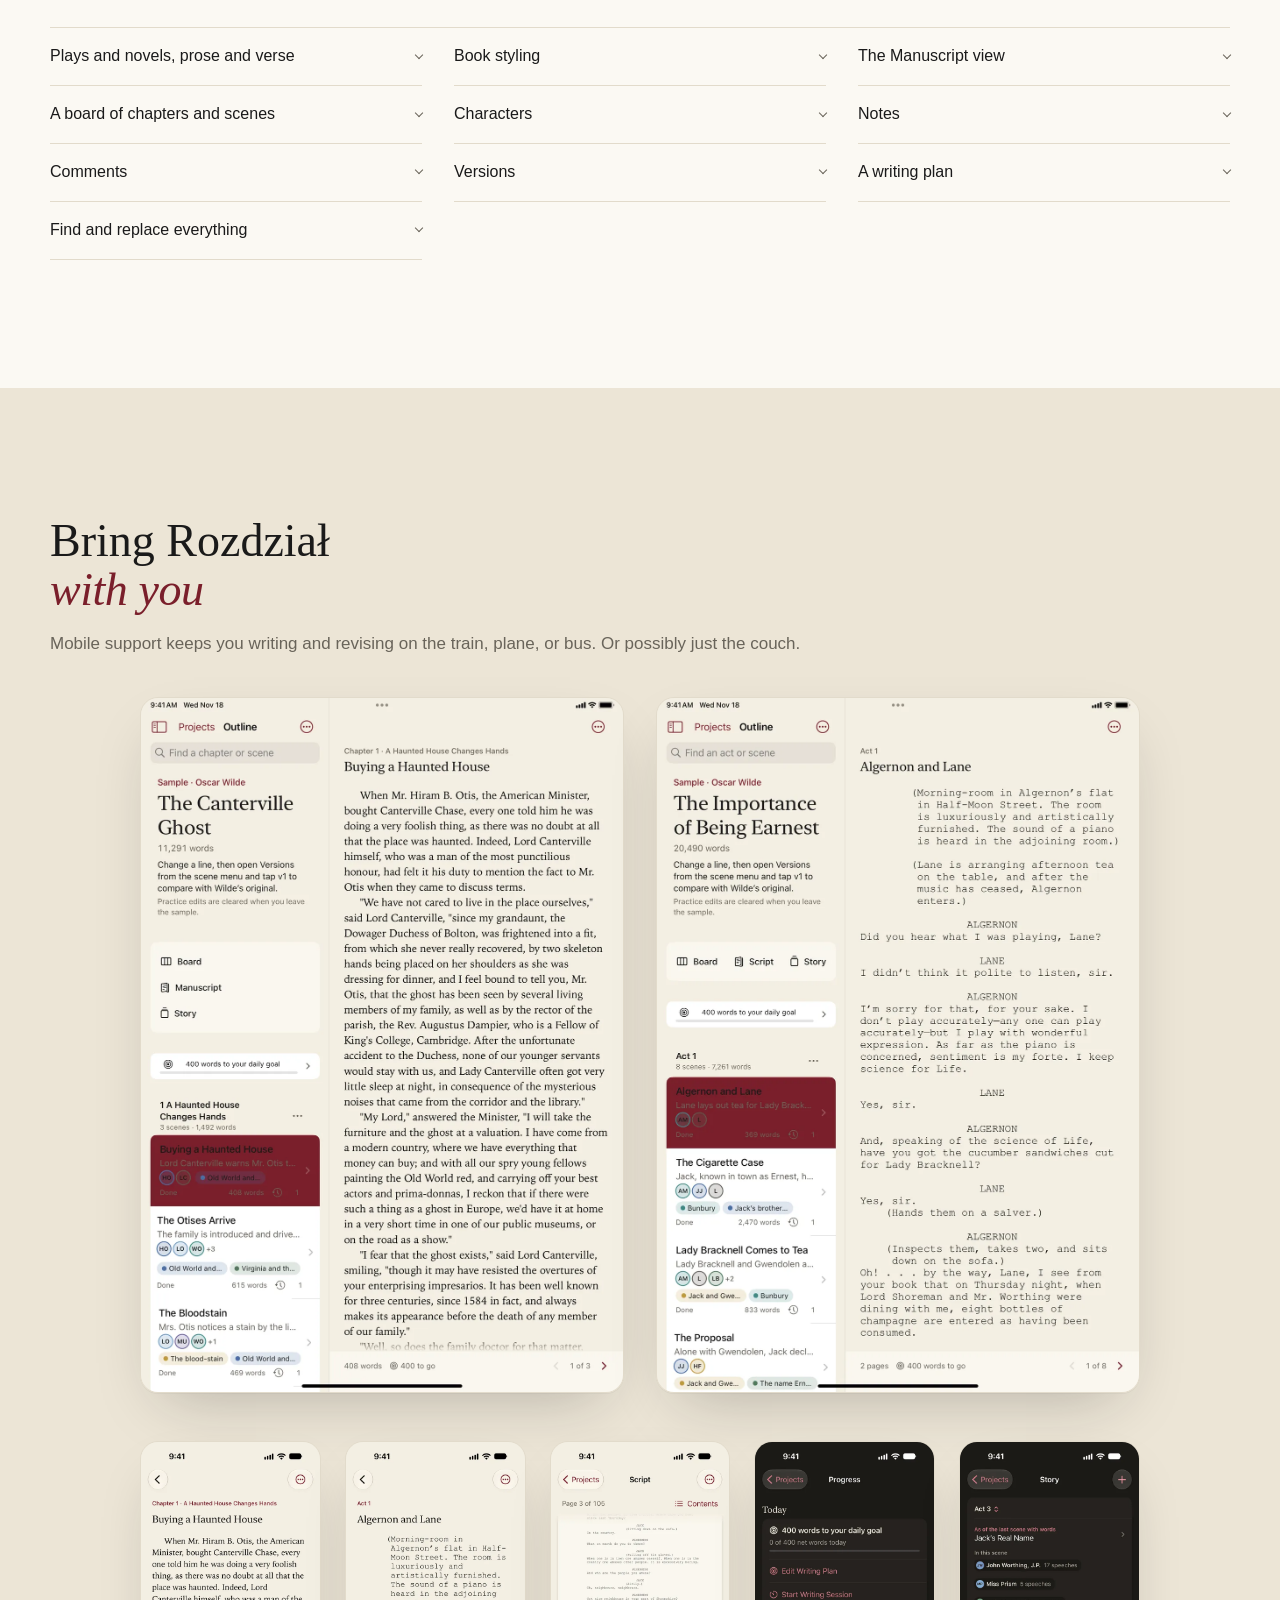
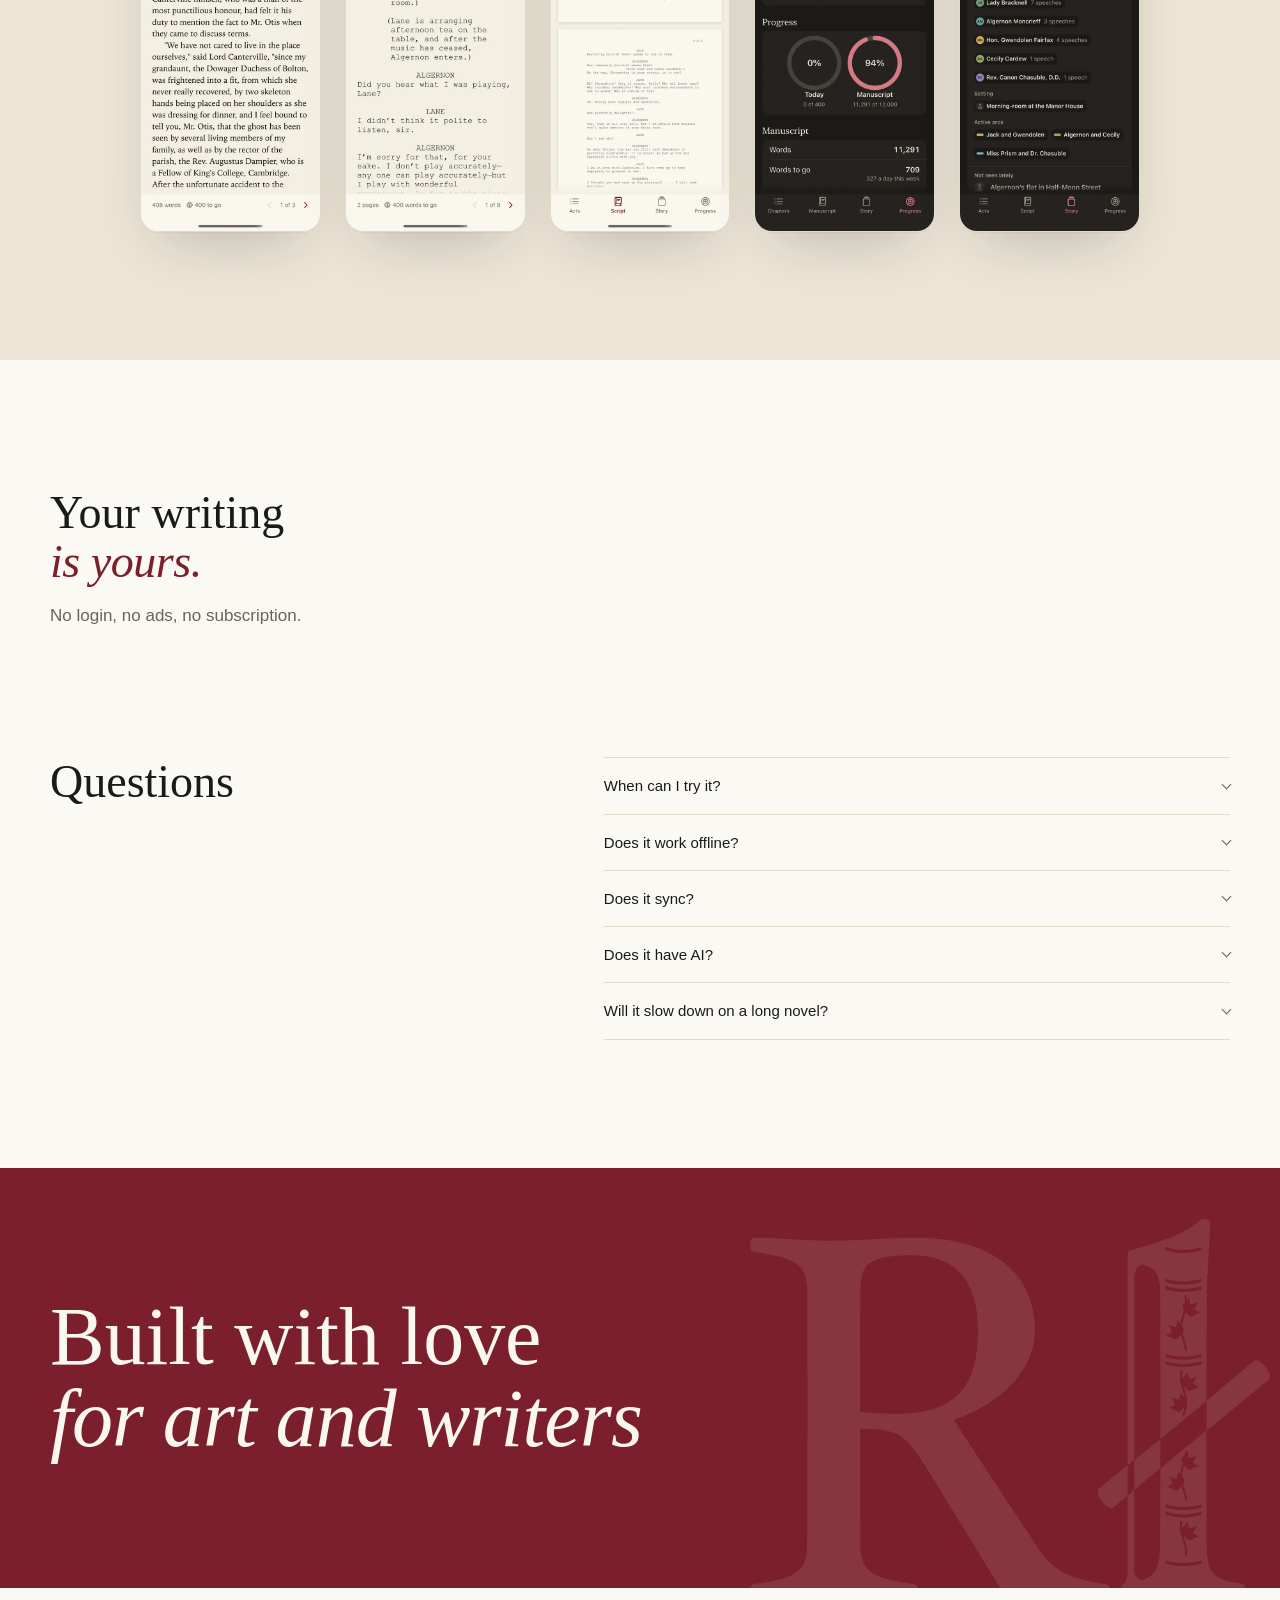
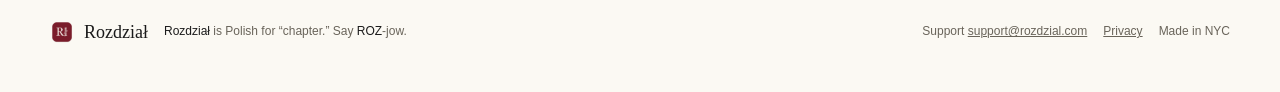
==== commit 0f47cdf9: "Make the sample choice the demo's heading and the page choice a small index "A novel" and "A play" i" ====
--- a/index.html
+++ b/index.html
@@ -47,11 +47,11 @@
   <section class="preview" aria-label="App preview">
     <div class="wrap">
       <div class="preview-bar">
-        <div class="views" role="tablist" aria-label="Sample">
-          <button role="tab" id="tab-novel" aria-controls="app-window" aria-selected="true" data-form="novel">Novel</button>
-          <button role="tab" id="tab-play" aria-controls="app-window" aria-selected="false" tabindex="-1" data-form="play">Play</button>
+        <div class="forms" role="tablist" aria-label="Sample">
+          <button role="tab" id="tab-novel" aria-controls="app-window" aria-selected="true" data-form="novel">A novel</button>
+          <button role="tab" id="tab-play" aria-controls="app-window" aria-selected="false" tabindex="-1" data-form="play">A play</button>
         </div>
-        <div class="views" role="tablist" aria-label="Page">
+        <div class="pages" role="tablist" aria-label="Page">
           <button role="tab" id="tab-scene" aria-controls="view-scene" aria-selected="true" data-view="scene">Scene</button>
           <button role="tab" id="tab-board" aria-controls="view-board" aria-selected="false" tabindex="-1" data-view="board">Board</button>
           <button role="tab" id="tab-book" aria-controls="view-book" aria-selected="false" tabindex="-1" data-view="book">Manuscript</button>
--- a/styles.css
+++ b/styles.css
@@ -48,8 +48,6 @@
     --well: rgba(236, 230, 217, .04);
     border-color: #1F1C19;
   }
-  .views { background: rgba(0,0,0,.18); }
-  .views button[aria-selected="true"] { background: #4A443C; }
 }
 
 *, *::before, *::after { box-sizing: border-box; }
@@ -113,11 +111,17 @@
 /* Preview: a drawing of the Mac app's window, in the app's own light and dark tokens (Rozdzial/Theme.swift), for the sample
    novel and the sample play. Sizes are the app's points. */
 .preview { padding-bottom: var(--s9); }
-.preview-bar { display: flex; flex-wrap: wrap; align-items: center; gap: var(--s3) var(--s4); margin-bottom: var(--s3); }
-.views { display: inline-flex; padding: 2px; border-radius: 8px; background: var(--well); border: 1px solid var(--rule); }
-.views button { font-size: 13px; padding: 5px 14px; border-radius: var(--r-s); color: var(--ink-2); }
-.views button[aria-selected="true"] { background: var(--surface); color: var(--ink); box-shadow: 0 1px 2px var(--shadow); }
-.views button:hover { color: var(--ink); }
+/* Above the window: the sample chosen, as the demo's heading; then the page, as a small index of plain words. */
+.preview-bar { display: flex; flex-wrap: wrap; align-items: baseline; justify-content: space-between; gap: 0 var(--s6); margin-bottom: var(--s3); }
+.forms { display: flex; gap: var(--s7); }
+.forms button { min-height: 44px; padding: 2px 0 6px; border-bottom: 2px solid transparent; font: 400 clamp(30px, 3.4vw, 40px)/1.15 var(--title); font-variant-numeric: lining-nums; color: var(--ink-2); }
+.forms button[aria-selected="true"] { color: var(--ink); border-bottom-color: var(--accent); }
+.forms button:hover, .forms button:focus-visible { color: var(--ink); }
+.forms button:focus-visible { outline-offset: 6px; border-radius: 4px; }
+.pages { display: flex; gap: var(--s3); margin-right: -8px; }
+.pages button { min-height: 44px; padding: 0 8px; border-radius: 6px; font-size: 13px; white-space: nowrap; color: var(--ink-2); }
+.pages button[aria-selected="true"] { color: var(--ink); }
+.pages button:hover, .pages button:focus-visible { color: var(--ink); }
 
 .window {
   --paper-ink: var(--ink); --tertiary: #716C62;
@@ -379,8 +383,7 @@
   .m-title, .m-pagetitle { font-size: 30px; }
 }
 @media (max-width: 600px) {
-  .preview-bar { gap: var(--s2); }
-  .views button { padding: 5px 12px; }
+  .forms { gap: var(--s6); }
   .m-bar { gap: 8px; padding: 0 12px; }
   .m-bar .m-goal, .m-bar .m-end .ses { display: none; }
   .m-pagehead, .m-band, .m-controls { margin-left: 16px; margin-right: 16px; }
@@ -446,6 +449,7 @@
   .site-header nav a:nth-child(3) { display: none; }
   .lede { font-size: 17px; }
   .preview-bar { flex-direction: column; align-items: flex-start; }
+  .pages { margin: 0 0 0 -8px; }
   .shots-phone { grid-template-columns: repeat(5, 62%); overflow-x: auto; scroll-snap-type: x mandatory; gap: var(--s4); padding-bottom: var(--s2); }
   .shots-ipad { grid-template-columns: repeat(2, 84%); overflow-x: auto; scroll-snap-type: x mandatory; gap: var(--s4); padding-bottom: var(--s2); }
   .shots-phone figure, .shots-ipad figure { scroll-snap-align: start; }
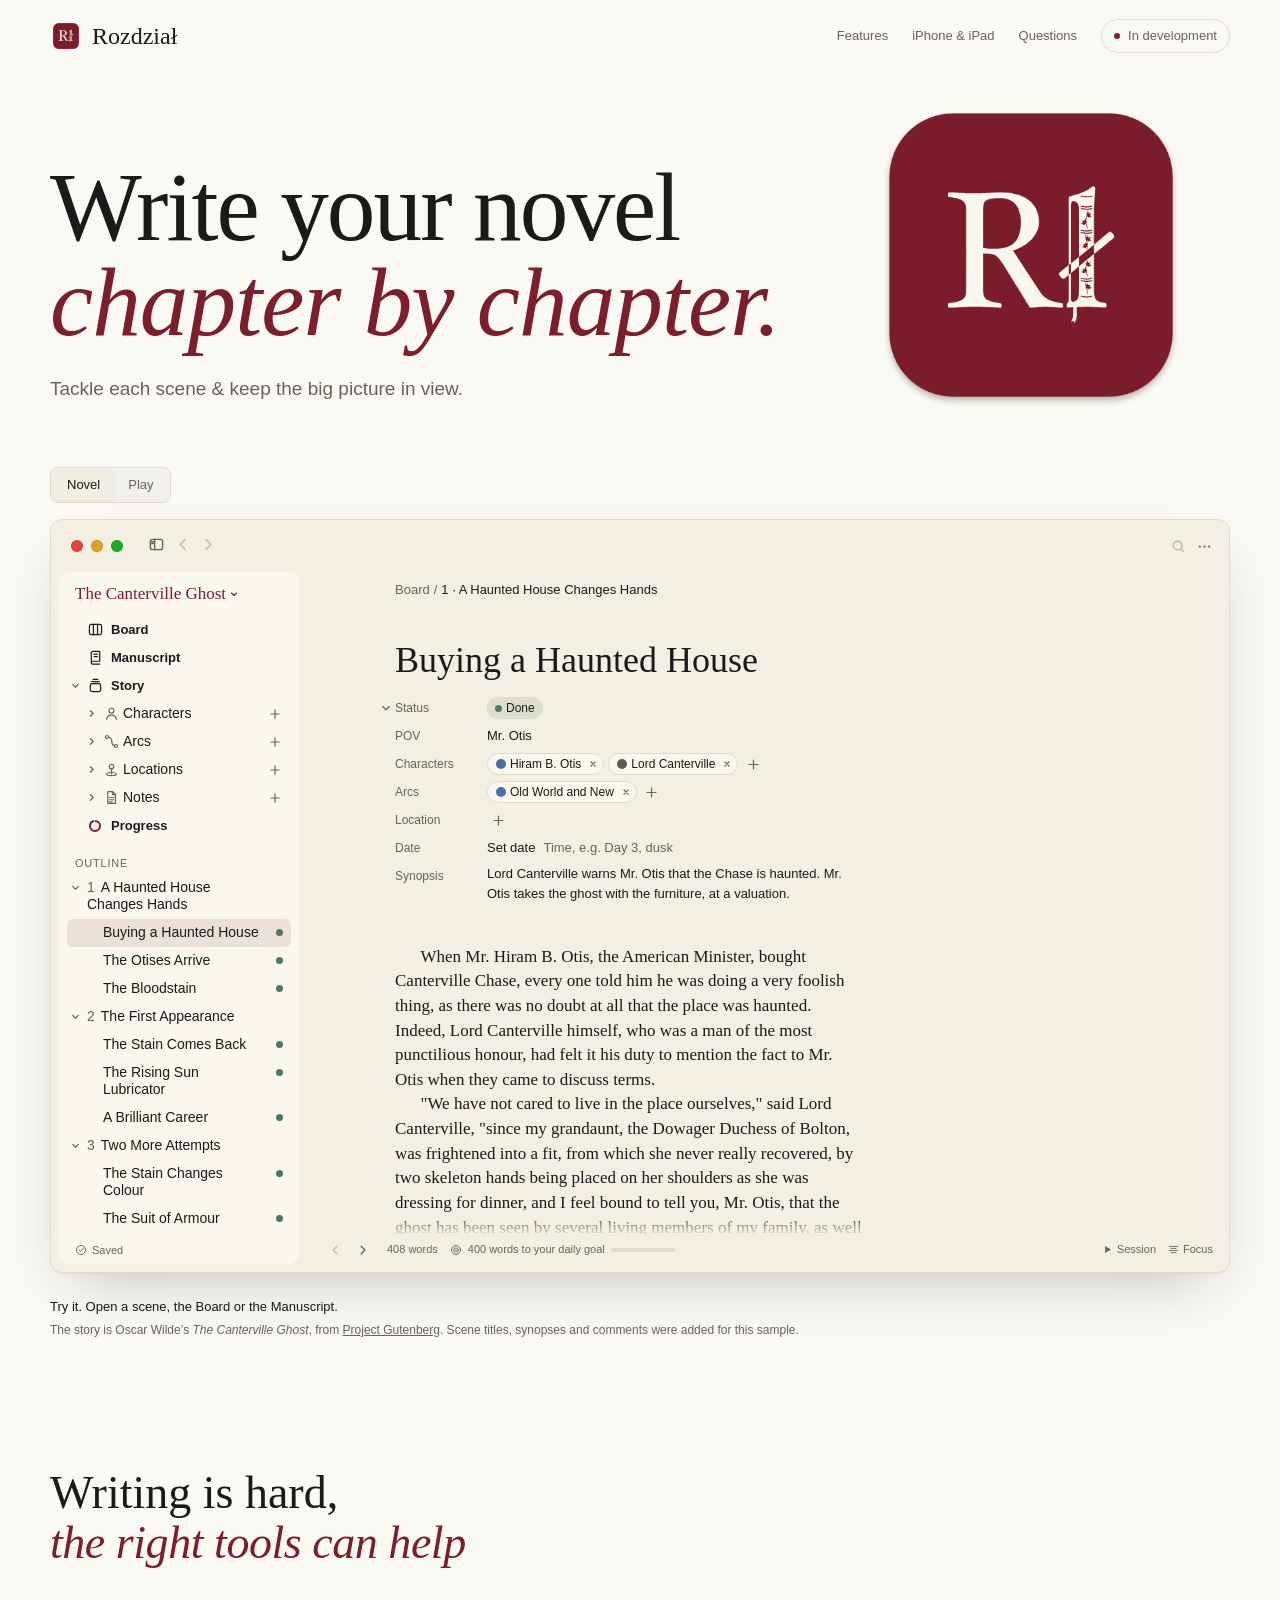
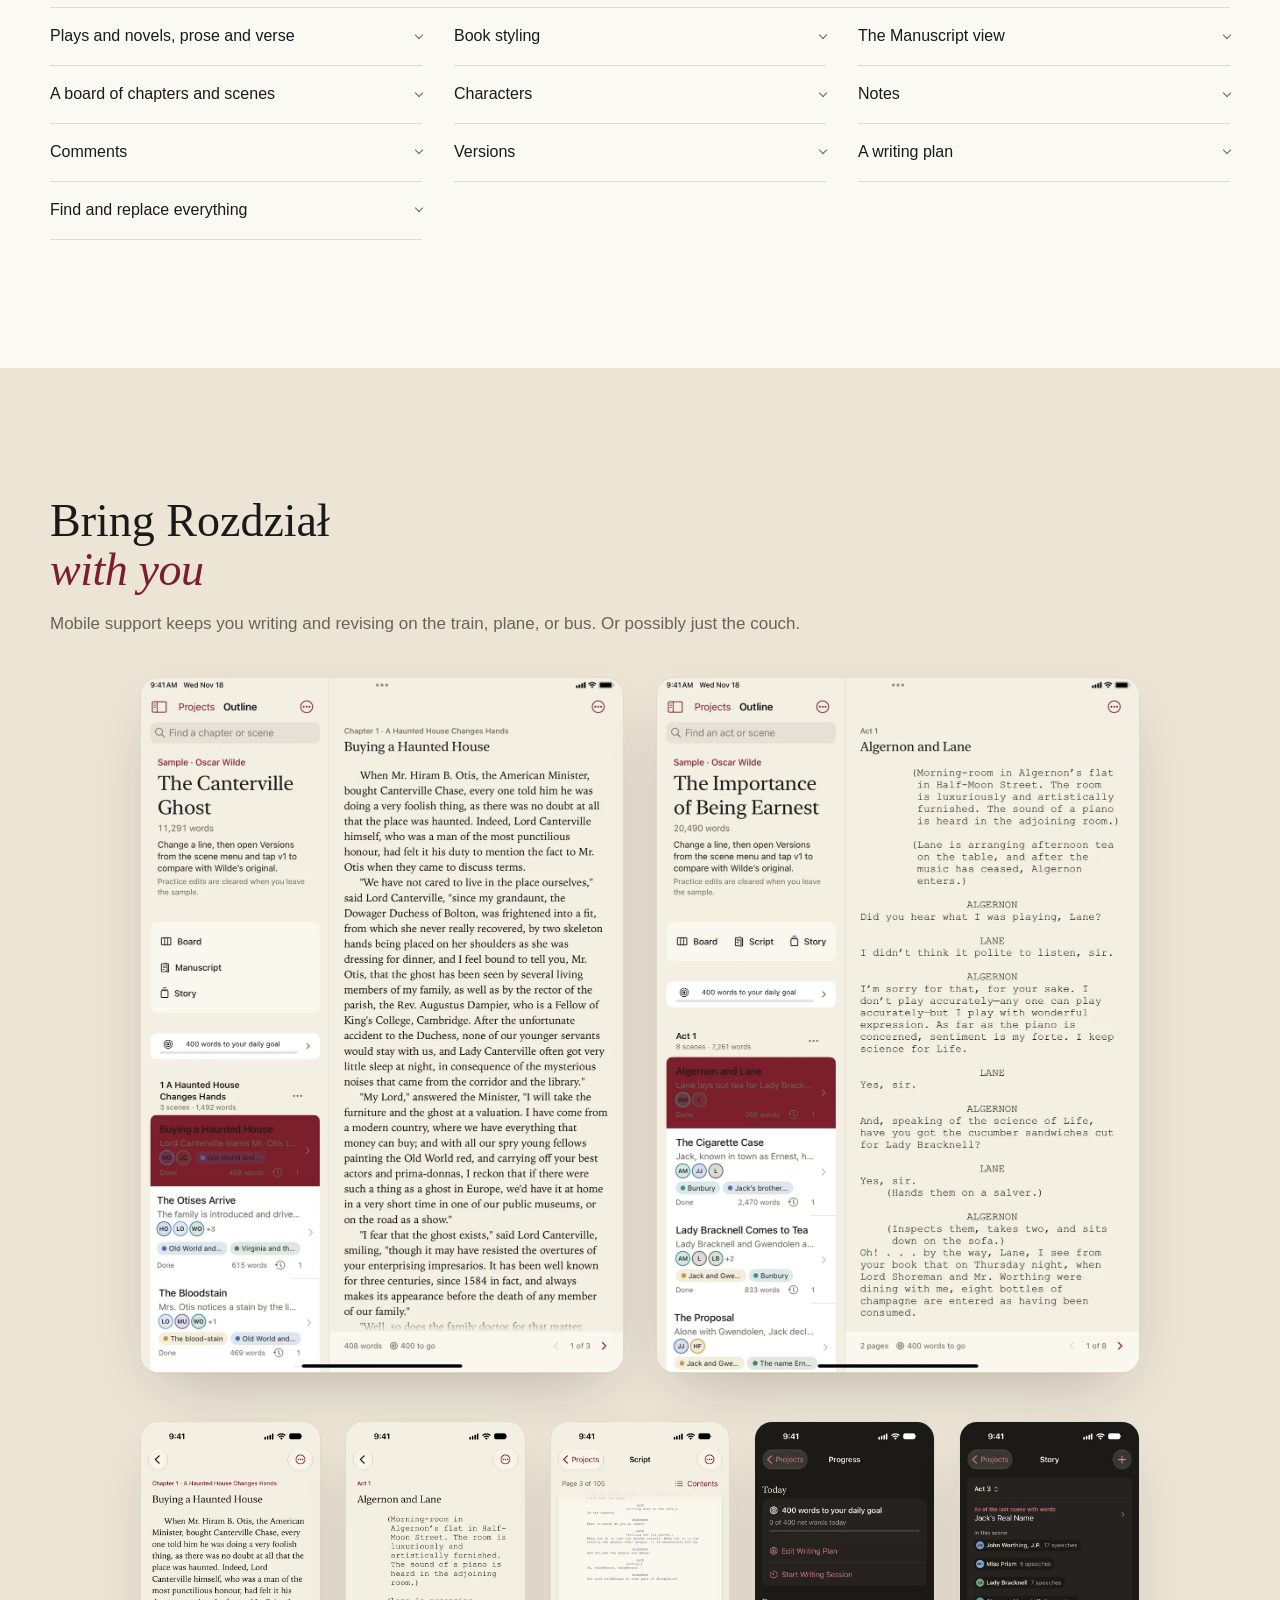
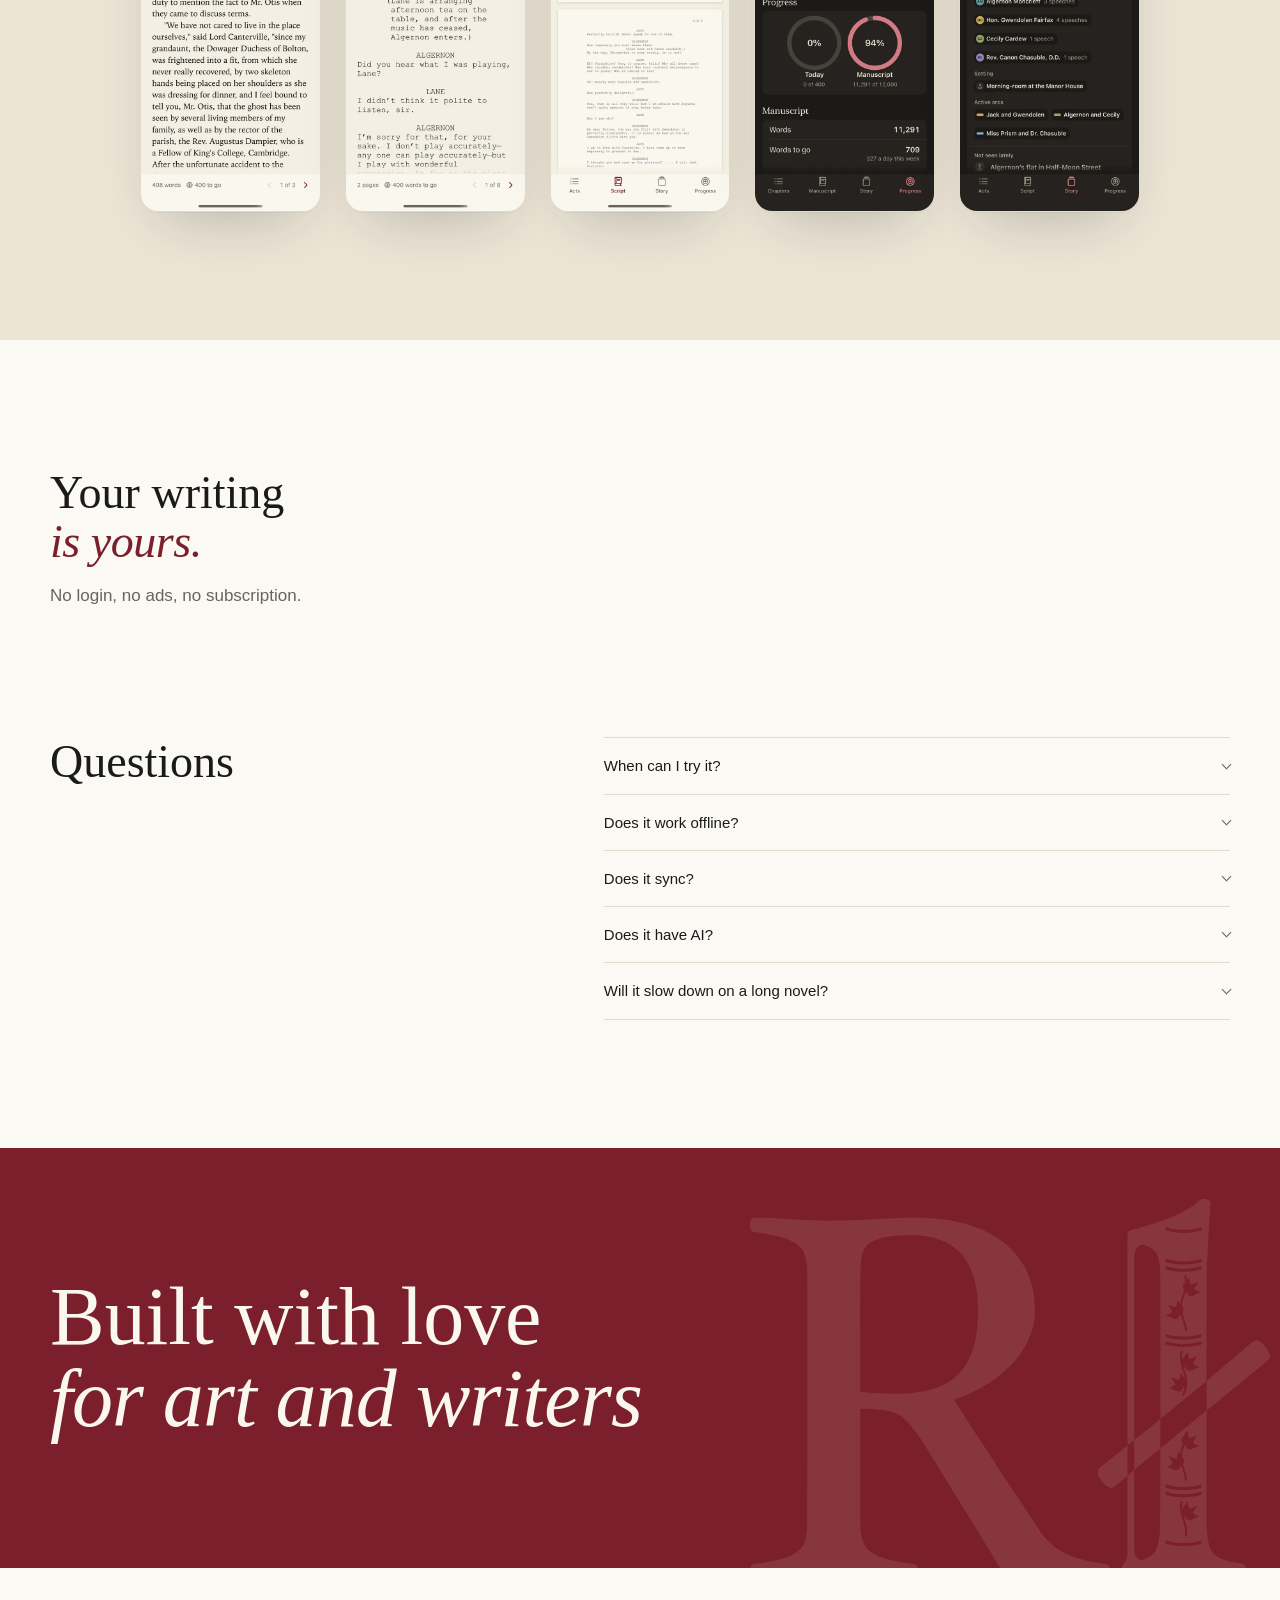
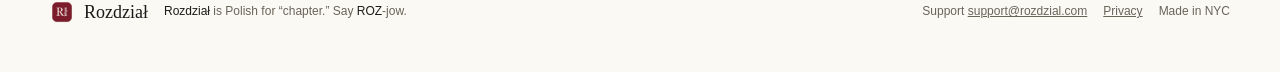
==== commit e9922e24: "One switcher: Novel and Play above the window, and one caption for each The page choice is gone: the" ====
--- a/index.html
+++ b/index.html
@@ -47,14 +47,9 @@
   <section class="preview" aria-label="App preview">
     <div class="wrap">
       <div class="preview-bar">
-        <div class="forms" role="tablist" aria-label="Sample">
-          <button role="tab" id="tab-novel" aria-controls="app-window" aria-selected="true" data-form="novel">A novel</button>
-          <button role="tab" id="tab-play" aria-controls="app-window" aria-selected="false" tabindex="-1" data-form="play">A play</button>
-        </div>
-        <div class="pages" role="tablist" aria-label="Page">
-          <button role="tab" id="tab-scene" aria-controls="view-scene" aria-selected="true" data-view="scene">Scene</button>
-          <button role="tab" id="tab-board" aria-controls="view-board" aria-selected="false" tabindex="-1" data-view="board">Board</button>
-          <button role="tab" id="tab-book" aria-controls="view-book" aria-selected="false" tabindex="-1" data-view="book">Manuscript</button>
+        <div class="views" role="tablist" aria-label="Sample">
+          <button role="tab" id="tab-novel" aria-controls="app-window" aria-selected="true" data-form="novel">Novel</button>
+          <button role="tab" id="tab-play" aria-controls="app-window" aria-selected="false" tabindex="-1" data-form="play">Play</button>
         </div>
       </div>
 
@@ -76,16 +71,16 @@
             </div>
           </aside>
           <div class="m-page">
-            <div id="view-scene" role="tabpanel" aria-labelledby="tab-scene" class="view"><div class="m-scene has-comment"><div class="m-crumb" role="navigation" aria-label="Breadcrumb"><button type="button">Board</button><span aria-hidden="true">/</span><span class="last">1 · A Haunted House Changes Hands</span></div><div class="m-head"><h3 class="m-title">Buying a Haunted House</h3><div style="position: relative;"><button class="m-details-cv" type="button" aria-label="Details" aria-expanded="true" title="Hide Details"><svg viewBox="0 0 16 16" class="m-ico" aria-hidden="true"><path d="M6 3l5 5-5 5"></path></svg></button><dl class="m-props"><div class="m-prop"><dt>Status</dt><dd><span class="m-pill" style="--st: var(--done);"><i></i>Done</span></dd></div><div class="m-prop"><dt>POV</dt><dd><span>Mr. Otis</span></dd></div><div class="m-prop"><dt>Characters</dt><dd><span class="m-chip" style="--sw: var(--c0); --sl: var(--l0);"><i></i><span>Hiram B. Otis</span><span class="x" aria-hidden="true"><svg viewBox="0 0 16 16" class="m-ico" aria-hidden="true"><path d="m4 4 8 8M12 4l-8 8"></path></svg></span></span><span class="m-chip" style="--sw: var(--c7); --sl: var(--l7);"><i></i><span>Lord Canterville</span><span class="x" aria-hidden="true"><svg viewBox="0 0 16 16" class="m-ico" aria-hidden="true"><path d="m4 4 8 8M12 4l-8 8"></path></svg></span></span><span class="m-addbtn" role="img" aria-label="Add character"><svg viewBox="0 0 16 16" class="m-ico" aria-hidden="true"><path d="M8 2.5v11M2.5 8h11"></path></svg></span></dd></div><div class="m-prop"><dt>Arcs</dt><dd><span class="m-chip" style="--sw: var(--c0); --sl: var(--l0);"><i></i><span>Old World and New</span><span class="x" aria-hidden="true"><svg viewBox="0 0 16 16" class="m-ico" aria-hidden="true"><path d="m4 4 8 8M12 4l-8 8"></path></svg></span></span><span class="m-addbtn" role="img" aria-label="Add arc"><svg viewBox="0 0 16 16" class="m-ico" aria-hidden="true"><path d="M8 2.5v11M2.5 8h11"></path></svg></span></dd></div><div class="m-prop"><dt>Location</dt><dd><span class="m-addbtn" role="img" aria-label="Set location"><svg viewBox="0 0 16 16" class="m-ico" aria-hidden="true"><path d="M8 2.5v11M2.5 8h11"></path></svg></span></dd></div><div class="m-prop"><dt>Date</dt><dd><span class="m-date"><span>Set date</span><span class="ph">Time, e.g. Day 3, dusk</span></span></dd></div><div class="m-prop"><dt>Synopsis</dt><dd><span>Lord Canterville warns Mr. Otis that the Chase is haunted. Mr. Otis takes the ghost with the furniture, at a valuation.</span></dd></div></dl></div></div><div class="m-editor m-fade" tabindex="0" aria-label="Buying a Haunted House, the scene's text"><div style="position: relative;"><div class="m-text"><div class="m-prose"><p>When Mr. Hiram B. Otis, the American Minister, bought Canterville Chase, every one told him he was doing a very foolish thing, as there was no doubt at all that the place was haunted. Indeed, Lord Canterville himself, who was a man of the most punctilious honour, had felt it his duty to mention the fact to Mr. Otis when they came to discuss terms.</p><p>"We have not cared to live in the place ourselves," said Lord Canterville, "since my grandaunt, the Dowager Duchess of Bolton, was frightened into a fit, from which she never really recovered, by two skeleton hands being placed on her shoulders as she was dressing for dinner, and I feel bound to tell you, Mr. Otis, that the ghost has been seen by several living members of my family, as well as by the rector of the parish, the Rev. Augustus Dampier, who is a Fellow of King's College, Cambridge. After the unfortunate accident to the Duchess, none of our younger servants would stay with us, and Lady Canterville often got very little sleep at night, in consequence of the mysterious noises that came from the corridor and the library."</p><p>"My Lord," answered the Minister, "I will take <mark>the furniture and the ghost at a valuation</mark>. I have come from a modern country, where we have everything that money can buy; and with all our spry young fellows painting the Old World red, and carrying off your best actors and prima-donnas, I reckon that if there were such a thing as a ghost in Europe, we'd have it at home in a very short time in one of our public museums, or on the road as a show."</p><p>"I fear that the ghost exists," said Lord Canterville, smiling, "though it may have resisted the overtures of your enterprising impresarios. It has been well known for three centuries, since 1584 in fact, and always makes its appearance before the death of any member of our family."</p><p>"Well, so does the family doctor for that matter, Lord Canterville. But there is no such thing, sir, as a ghost, and I guess the laws of Nature are not going to be suspended for the British aristocracy."</p><p>"You are certainly very natural in America," answered Lord Canterville, who did not quite understand Mr. Otis's last observation, "and if you don't mind a ghost in the house, it is all right. Only you must remember I warned you."</p></div></div><div class="m-margin"></div></div></div><div class="m-bar"><span class="m-steps" role="group" aria-label="Scene navigation"><button type="button" aria-label="Previous Scene" title="Previous Scene" disabled=""><svg viewBox="0 0 16 16" class="m-ico" aria-hidden="true"><path d="M10.5 3 5.5 8l5 5"></path></svg></button><button type="button" aria-label="Next Scene: The Otises Arrive" title="Next Scene: The Otises Arrive"><svg viewBox="0 0 16 16" class="m-ico" aria-hidden="true"><path d="m5.5 3 5 5-5 5"></path></svg></button></span><span>408 words</span><span class="m-goal"><svg viewBox="0 0 16 16" class="m-ico" aria-hidden="true"><circle cx="8" cy="8" r="6"></circle><circle cx="8" cy="8" r="3"></circle><circle class="f" cx="8" cy="8" r=".9"></circle></svg>400 words to your daily goal<span class="m-meter"><i style="width: 0%;"></i></span></span><span class="m-end"><span class="ses"><svg viewBox="0 0 16 16" class="m-ico" aria-hidden="true"><path class="f" d="M4.5 2.8v10.4L13 8z"></path></svg>Session</span><button type="button" aria-pressed="false"><svg viewBox="0 0 16 16" class="m-ico" aria-hidden="true"><path d="M2 3.5h12M4.5 6.5h7M2 9.5h12M4.5 12.5h7"></path></svg>Focus</button></span></div></div></div>
-            <div id="view-board" role="tabpanel" aria-labelledby="tab-board" class="view" hidden=""></div>
-            <div id="view-book" role="tabpanel" aria-labelledby="tab-book" class="view" hidden=""></div>
+            <div id="view-scene" class="view"><div class="m-scene has-comment"><div class="m-crumb" role="navigation" aria-label="Breadcrumb"><button type="button">Board</button><span aria-hidden="true">/</span><span class="last">1 · A Haunted House Changes Hands</span></div><div class="m-head"><h3 class="m-title">Buying a Haunted House</h3><div style="position: relative;"><button class="m-details-cv" type="button" aria-label="Details" aria-expanded="true" title="Hide Details"><svg viewBox="0 0 16 16" class="m-ico" aria-hidden="true"><path d="M6 3l5 5-5 5"></path></svg></button><dl class="m-props"><div class="m-prop"><dt>Status</dt><dd><span class="m-pill" style="--st: var(--done);"><i></i>Done</span></dd></div><div class="m-prop"><dt>POV</dt><dd><span>Mr. Otis</span></dd></div><div class="m-prop"><dt>Characters</dt><dd><span class="m-chip" style="--sw: var(--c0); --sl: var(--l0);"><i></i><span>Hiram B. Otis</span><span class="x" aria-hidden="true"><svg viewBox="0 0 16 16" class="m-ico" aria-hidden="true"><path d="m4 4 8 8M12 4l-8 8"></path></svg></span></span><span class="m-chip" style="--sw: var(--c7); --sl: var(--l7);"><i></i><span>Lord Canterville</span><span class="x" aria-hidden="true"><svg viewBox="0 0 16 16" class="m-ico" aria-hidden="true"><path d="m4 4 8 8M12 4l-8 8"></path></svg></span></span><span class="m-addbtn" role="img" aria-label="Add character"><svg viewBox="0 0 16 16" class="m-ico" aria-hidden="true"><path d="M8 2.5v11M2.5 8h11"></path></svg></span></dd></div><div class="m-prop"><dt>Arcs</dt><dd><span class="m-chip" style="--sw: var(--c0); --sl: var(--l0);"><i></i><span>Old World and New</span><span class="x" aria-hidden="true"><svg viewBox="0 0 16 16" class="m-ico" aria-hidden="true"><path d="m4 4 8 8M12 4l-8 8"></path></svg></span></span><span class="m-addbtn" role="img" aria-label="Add arc"><svg viewBox="0 0 16 16" class="m-ico" aria-hidden="true"><path d="M8 2.5v11M2.5 8h11"></path></svg></span></dd></div><div class="m-prop"><dt>Location</dt><dd><span class="m-addbtn" role="img" aria-label="Set location"><svg viewBox="0 0 16 16" class="m-ico" aria-hidden="true"><path d="M8 2.5v11M2.5 8h11"></path></svg></span></dd></div><div class="m-prop"><dt>Date</dt><dd><span class="m-date"><span>Set date</span><span class="ph">Time, e.g. Day 3, dusk</span></span></dd></div><div class="m-prop"><dt>Synopsis</dt><dd><span>Lord Canterville warns Mr. Otis that the Chase is haunted. Mr. Otis takes the ghost with the furniture, at a valuation.</span></dd></div></dl></div></div><div class="m-editor m-fade" tabindex="0" aria-label="Buying a Haunted House, the scene's text"><div style="position: relative;"><div class="m-text"><div class="m-prose"><p>When Mr. Hiram B. Otis, the American Minister, bought Canterville Chase, every one told him he was doing a very foolish thing, as there was no doubt at all that the place was haunted. Indeed, Lord Canterville himself, who was a man of the most punctilious honour, had felt it his duty to mention the fact to Mr. Otis when they came to discuss terms.</p><p>"We have not cared to live in the place ourselves," said Lord Canterville, "since my grandaunt, the Dowager Duchess of Bolton, was frightened into a fit, from which she never really recovered, by two skeleton hands being placed on her shoulders as she was dressing for dinner, and I feel bound to tell you, Mr. Otis, that the ghost has been seen by several living members of my family, as well as by the rector of the parish, the Rev. Augustus Dampier, who is a Fellow of King's College, Cambridge. After the unfortunate accident to the Duchess, none of our younger servants would stay with us, and Lady Canterville often got very little sleep at night, in consequence of the mysterious noises that came from the corridor and the library."</p><p>"My Lord," answered the Minister, "I will take <mark>the furniture and the ghost at a valuation</mark>. I have come from a modern country, where we have everything that money can buy; and with all our spry young fellows painting the Old World red, and carrying off your best actors and prima-donnas, I reckon that if there were such a thing as a ghost in Europe, we'd have it at home in a very short time in one of our public museums, or on the road as a show."</p><p>"I fear that the ghost exists," said Lord Canterville, smiling, "though it may have resisted the overtures of your enterprising impresarios. It has been well known for three centuries, since 1584 in fact, and always makes its appearance before the death of any member of our family."</p><p>"Well, so does the family doctor for that matter, Lord Canterville. But there is no such thing, sir, as a ghost, and I guess the laws of Nature are not going to be suspended for the British aristocracy."</p><p>"You are certainly very natural in America," answered Lord Canterville, who did not quite understand Mr. Otis's last observation, "and if you don't mind a ghost in the house, it is all right. Only you must remember I warned you."</p></div></div><div class="m-margin"></div></div></div><div class="m-bar"><span class="m-steps" role="group" aria-label="Scene navigation"><button type="button" aria-label="Previous Scene" title="Previous Scene" disabled=""><svg viewBox="0 0 16 16" class="m-ico" aria-hidden="true"><path d="M10.5 3 5.5 8l5 5"></path></svg></button><button type="button" aria-label="Next Scene: The Otises Arrive" title="Next Scene: The Otises Arrive"><svg viewBox="0 0 16 16" class="m-ico" aria-hidden="true"><path d="m5.5 3 5 5-5 5"></path></svg></button></span><span>408 words</span><span class="m-goal"><svg viewBox="0 0 16 16" class="m-ico" aria-hidden="true"><circle cx="8" cy="8" r="6"></circle><circle cx="8" cy="8" r="3"></circle><circle class="f" cx="8" cy="8" r=".9"></circle></svg>400 words to your daily goal<span class="m-meter"><i style="width: 0%;"></i></span></span><span class="m-end"><span class="ses"><svg viewBox="0 0 16 16" class="m-ico" aria-hidden="true"><path class="f" d="M4.5 2.8v10.4L13 8z"></path></svg>Session</span><button type="button" aria-pressed="false"><svg viewBox="0 0 16 16" class="m-ico" aria-hidden="true"><path d="M2 3.5h12M4.5 6.5h7M2 9.5h12M4.5 12.5h7"></path></svg>Focus</button></span></div></div></div>
+            <div id="view-board" class="view" hidden=""></div>
+            <div id="view-book" class="view" hidden=""></div>
           </div>
         </div>
         <!-- /prerender -->
       </div>
 
-      <p class="preview-note" id="preview-note">Pick a scene from the outline. Click the highlighted phrase to read its comment.</p>
-      <p class="credit" id="sample-credits">Oscar Wilde’s <cite>The Canterville Ghost</cite> (1906), from <a href="https://www.gutenberg.org/ebooks/14522">Project Gutenberg</a>. Scene titles, synopses and comments are the sample’s, not Wilde’s.</p>
+      <p class="preview-note" id="preview-note">Try it. Open a scene, the Board or the Manuscript.</p>
+      <p class="credit" id="sample-credits">The story is Oscar Wilde’s <em>The Canterville Ghost</em>, from <a href="https://www.gutenberg.org/ebooks/14522">Project Gutenberg</a>. Scene titles, synopses and comments were added for this sample.</p>
     </div>
   </section>
 
--- a/styles.css
+++ b/styles.css
@@ -48,6 +48,8 @@
     --well: rgba(236, 230, 217, .04);
     border-color: #1F1C19;
   }
+  .views { background: rgba(0,0,0,.18); }
+  .views button[aria-selected="true"] { background: #4A443C; }
 }
 
 *, *::before, *::after { box-sizing: border-box; }
@@ -111,17 +113,11 @@
 /* Preview: a drawing of the Mac app's window, in the app's own light and dark tokens (Rozdzial/Theme.swift), for the sample
    novel and the sample play. Sizes are the app's points. */
 .preview { padding-bottom: var(--s9); }
-/* Above the window: the sample chosen, as the demo's heading; then the page, as a small index of plain words. */
-.preview-bar { display: flex; flex-wrap: wrap; align-items: baseline; justify-content: space-between; gap: 0 var(--s6); margin-bottom: var(--s3); }
-.forms { display: flex; gap: var(--s7); }
-.forms button { min-height: 44px; padding: 2px 0 6px; border-bottom: 2px solid transparent; font: 400 clamp(30px, 3.4vw, 40px)/1.15 var(--title); font-variant-numeric: lining-nums; color: var(--ink-2); }
-.forms button[aria-selected="true"] { color: var(--ink); border-bottom-color: var(--accent); }
-.forms button:hover, .forms button:focus-visible { color: var(--ink); }
-.forms button:focus-visible { outline-offset: 6px; border-radius: 4px; }
-.pages { display: flex; gap: var(--s3); margin-right: -8px; }
-.pages button { min-height: 44px; padding: 0 8px; border-radius: 6px; font-size: 13px; white-space: nowrap; color: var(--ink-2); }
-.pages button[aria-selected="true"] { color: var(--ink); }
-.pages button:hover, .pages button:focus-visible { color: var(--ink); }
+.preview-bar { display: flex; flex-wrap: wrap; align-items: center; gap: var(--s3) var(--s4); margin-bottom: var(--s3); }
+.views { display: inline-flex; padding: 2px; border-radius: 8px; background: var(--well); border: 1px solid var(--rule); }
+.views button { font-size: 13px; padding: 5px 14px; border-radius: var(--r-s); color: var(--ink-2); }
+.views button[aria-selected="true"] { background: var(--surface); color: var(--ink); box-shadow: 0 1px 2px var(--shadow); }
+.views button:hover { color: var(--ink); }
 
 .window {
   --paper-ink: var(--ink); --tertiary: #716C62;
@@ -383,7 +379,8 @@
   .m-title, .m-pagetitle { font-size: 30px; }
 }
 @media (max-width: 600px) {
-  .forms { gap: var(--s6); }
+  .preview-bar { gap: var(--s2); }
+  .views button { padding: 5px 12px; }
   .m-bar { gap: 8px; padding: 0 12px; }
   .m-bar .m-goal, .m-bar .m-end .ses { display: none; }
   .m-pagehead, .m-band, .m-controls { margin-left: 16px; margin-right: 16px; }
@@ -449,7 +446,6 @@
   .site-header nav a:nth-child(3) { display: none; }
   .lede { font-size: 17px; }
   .preview-bar { flex-direction: column; align-items: flex-start; }
-  .pages { margin: 0 0 0 -8px; }
   .shots-phone { grid-template-columns: repeat(5, 62%); overflow-x: auto; scroll-snap-type: x mandatory; gap: var(--s4); padding-bottom: var(--s2); }
   .shots-ipad { grid-template-columns: repeat(2, 84%); overflow-x: auto; scroll-snap-type: x mandatory; gap: var(--s4); padding-bottom: var(--s2); }
   .shots-phone figure, .shots-ipad figure { scroll-snap-align: start; }
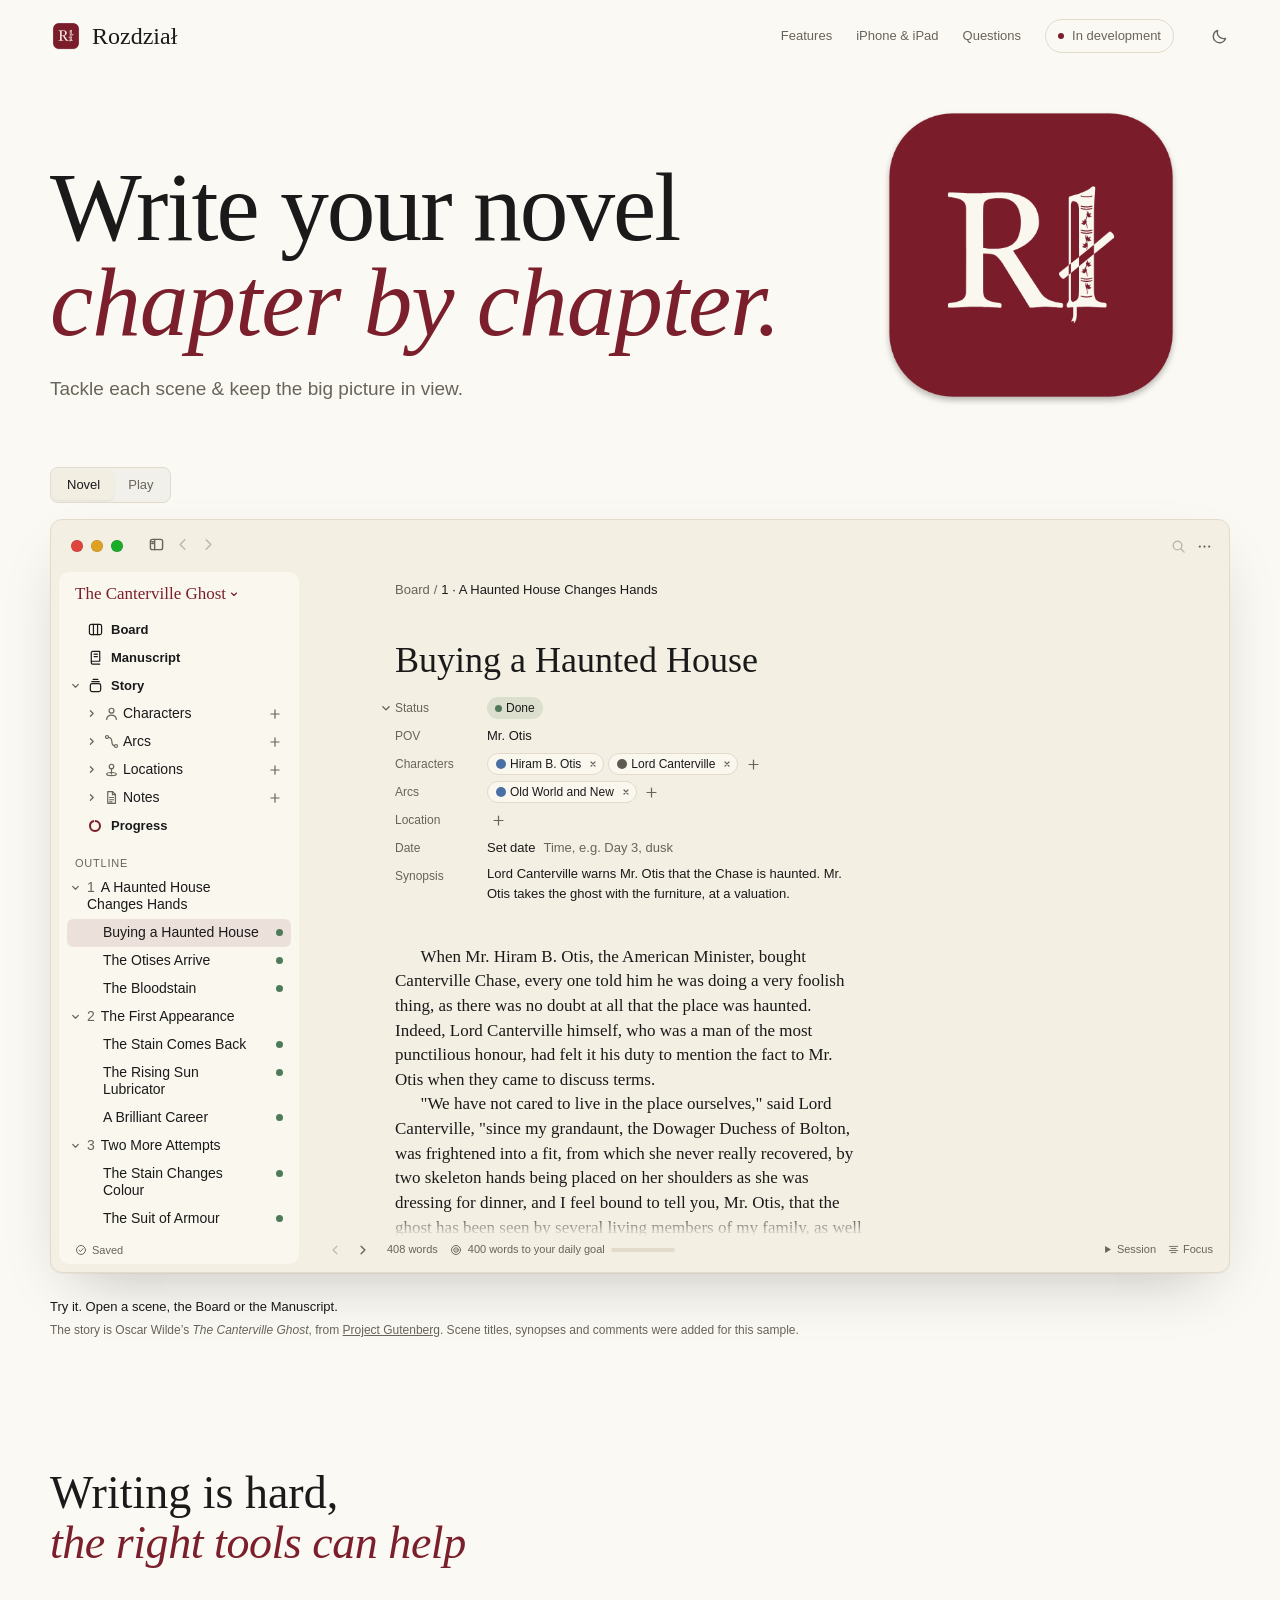
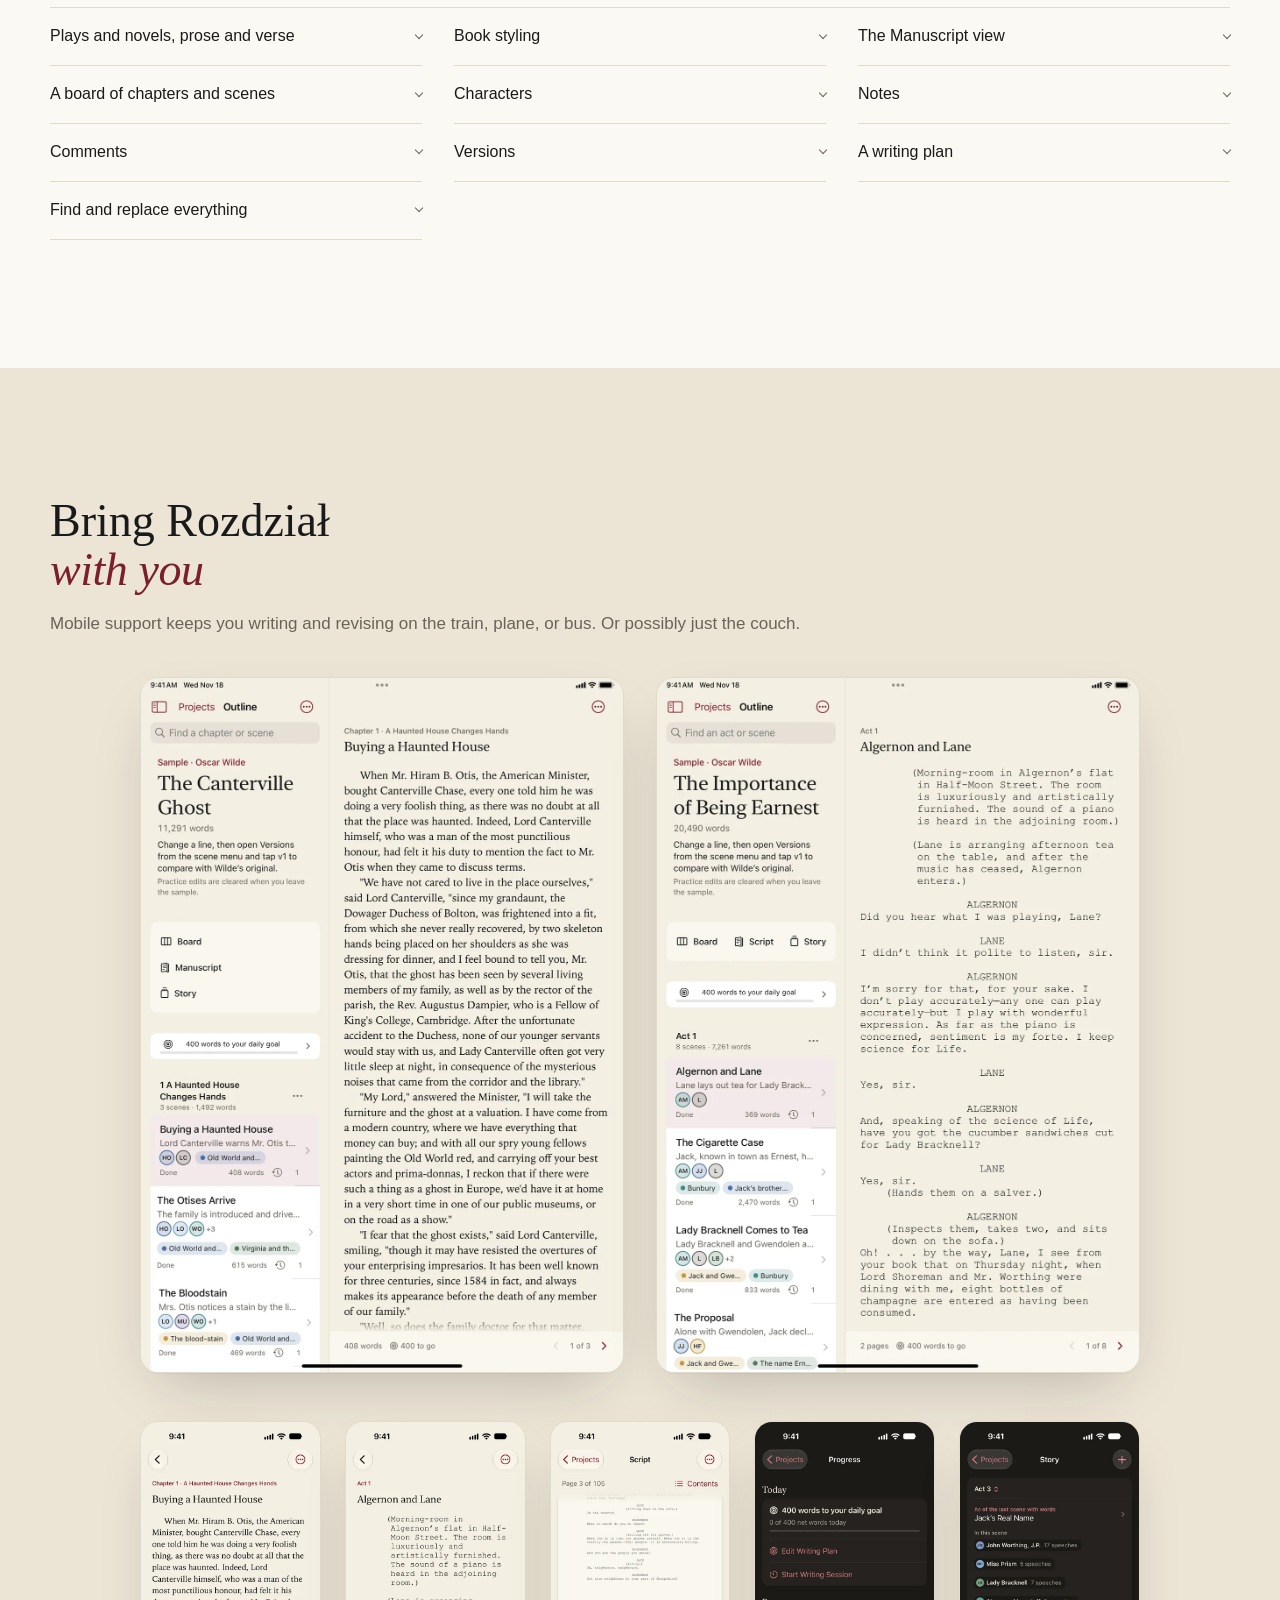
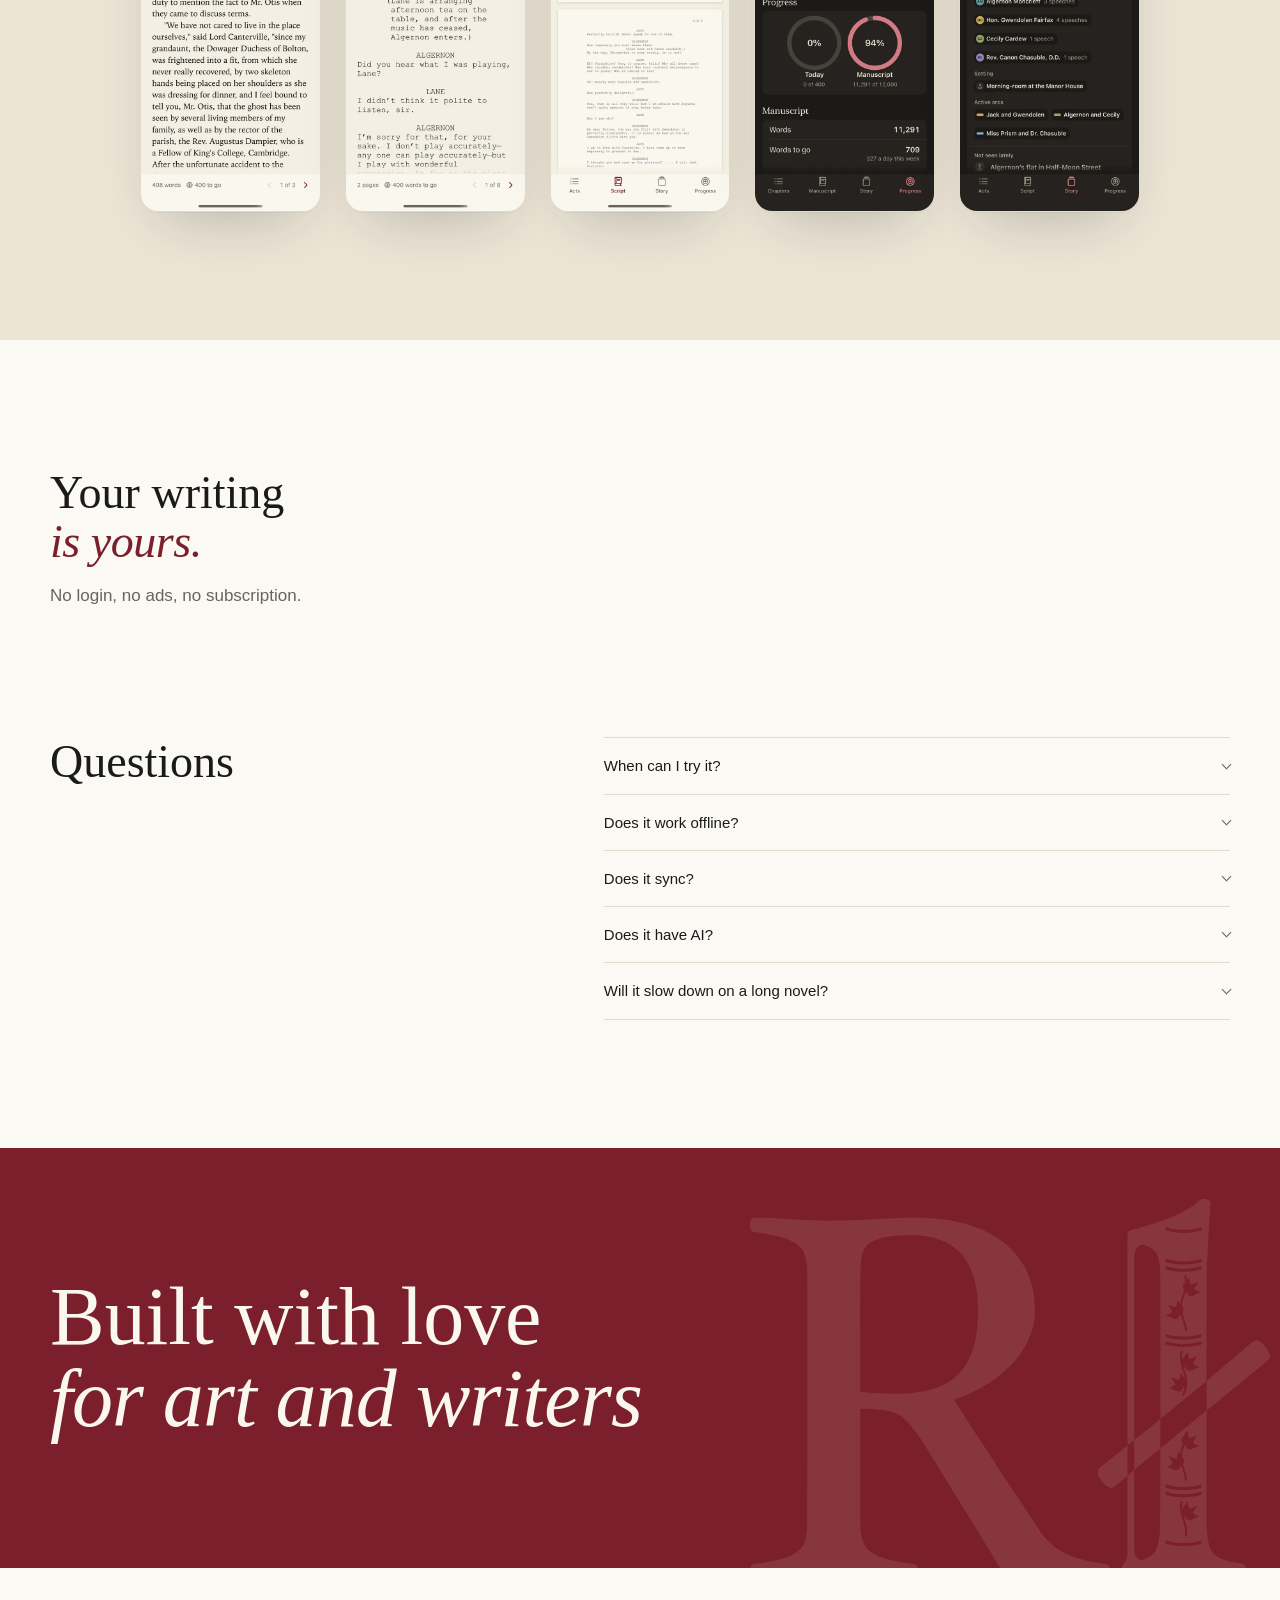
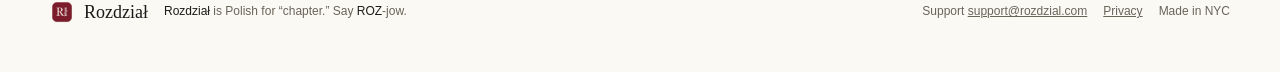
==== commit e247ef1e: "Add a light and dark switch to the header; the demo window follows it First visit follows the system" ====
--- a/index.html
+++ b/index.html
@@ -6,6 +6,7 @@
   <meta name="color-scheme" content="light dark">
   <meta name="theme-color" content="#FBF9F3" media="(prefers-color-scheme: light)">
   <meta name="theme-color" content="#2E2A25" media="(prefers-color-scheme: dark)">
+  <script>try{var t=localStorage.getItem("theme");if(t=="light"||t=="dark"){document.documentElement.dataset.theme=t;document.querySelectorAll('meta[name="theme-color"]').forEach(function(m){m.content=t=="dark"?"#2E2A25":"#FBF9F3"})}}catch(e){}</script>
   <title>Rozdział — Write your novel chapter by chapter</title>
   <meta name="description" content="Write your novel chapter by chapter. Tackle each scene &amp; keep the big picture in view. For Mac, iPhone and iPad.">
   <meta property="og:title" content="Rozdział — Write your novel chapter by chapter">
@@ -32,6 +33,7 @@
     <a href="#mobile">iPhone &amp; iPad</a>
     <a href="#questions">Questions</a>
     <a class="nav-status" href="#release"><span class="dot" aria-hidden="true"></span>In development</a>
+    <button class="theme-toggle" id="theme-toggle" type="button" aria-label="Switch to dark" title="Switch to dark"><svg class="moon" viewBox="0 0 20 20" aria-hidden="true"><path d="M16.2 12.6A7 7 0 0 1 7.4 3.8a7 7 0 1 0 8.8 8.8Z"/></svg><svg class="sun" viewBox="0 0 20 20" aria-hidden="true"><circle cx="10" cy="10" r="3.6"/><path d="M10 1.8v2.1M10 16.1v2.1M1.8 10h2.1M16.1 10h2.1M4.2 4.2l1.5 1.5M14.3 14.3l1.5 1.5M4.2 15.8l1.5-1.5M14.3 5.7l1.5-1.5"/></svg></button>
   </nav>
 </header>
 
--- a/styles.css
+++ b/styles.css
@@ -1,24 +1,24 @@
 /* Rozdział site. Tokens mirror Rozdzial/Theme.swift: Swiss cream, maroon accent, serif titles, Helvetica Neue for everything else. */
 :root {
   /* The site's own light: paler than the app's cream, so the preview window (which keeps the app's real palette) stands off the page. */
-  --bg: #FBF9F3;
-  --surface: #F3EEE2;
-  --rule: #E2DBCB;
-  --band: #ECE5D6;
-  --ink: #1A1A1A;
-  --ink-2: #69645A;
-  --accent: #7A1F2B;
-  --on-accent: #FAF7EF;
-  --selected: rgba(122, 31, 43, .10);
-  --hover: rgba(26, 26, 26, .04);
-  --well: rgba(26, 26, 26, .04);
-  --highlight: rgba(193, 154, 62, .28);
-  --shadow: rgba(26, 26, 26, .08);
-  --window-shadow: 0 1px 0 rgba(26,26,26,.04), 0 24px 60px -24px rgba(26,26,26,.28);
-
-  --idea: #9C968A; --draft: #C19A3E; --revised: #4A6FA5; --done: #4F7A5A;
-  --c0: #4A6FA5; --c1: #3F8A87; --c2: #7A8B4A; --c3: #C19A3E; --c4: #6E5E9E; --c5: #4F7A5A; --c6: #6B9AC4; --c7: #5E5A52;
-  --l0: #FAF7EF; --l1: #000; --l2: #1B1916; --l3: #1B1916; --l4: #FAF7EF; --l5: #FAF7EF; --l6: #1B1916; --l7: #FAF7EF;
+  --bg: var(--L, #FBF9F3) var(--D, #2E2A25);
+  --surface: var(--L, #F3EEE2) var(--D, #37332D);
+  --rule: var(--L, #E2DBCB) var(--D, #4A443C);
+  --band: var(--L, #ECE5D6) var(--D, #37332D);
+  --ink: var(--L, #1A1A1A) var(--D, #EEE8DB);
+  --ink-2: var(--L, #69645A) var(--D, #B3AC9F);
+  --accent: var(--L, #7A1F2B) var(--D, #D98A94);
+  --on-accent: var(--L, #FAF7EF) var(--D, #1B1916);
+  --selected: var(--L, rgba(122, 31, 43, .10)) var(--D, rgba(212, 122, 133, .16));
+  --hover: var(--L, rgba(26, 26, 26, .04)) var(--D, rgba(236, 230, 217, .05));
+  --well: var(--L, rgba(26, 26, 26, .04)) var(--D, rgba(236, 230, 217, .05));
+  --highlight: var(--L, rgba(193, 154, 62, .28)) var(--D, rgba(205, 169, 90, .26));
+  --shadow: var(--L, rgba(26, 26, 26, .08)) var(--D, rgba(0,0,0,.3));
+  --window-shadow: var(--L, 0 1px 0 rgba(26,26,26,.04), 0 24px 60px -24px rgba(26,26,26,.28)) var(--D, 0 0 0 1px #1F1C19, 0 28px 70px -24px rgba(0,0,0,.6));
+
+  --idea: var(--L, #9C968A) var(--D, #8A857A); --draft: var(--L, #C19A3E) var(--D, #CDA95A); --revised: var(--L, #4A6FA5) var(--D, #7B98C4); --done: var(--L, #4F7A5A) var(--D, #74A080);
+  --c0: var(--L, #4A6FA5) var(--D, #7B98C4); --c1: var(--L, #3F8A87) var(--D, #5FA39F); --c2: var(--L, #7A8B4A) var(--D, #97A866); --c3: var(--L, #C19A3E) var(--D, #CDA95A); --c4: var(--L, #6E5E9E) var(--D, #9486C0); --c5: var(--L, #4F7A5A) var(--D, #74A080); --c6: var(--L, #6B9AC4) var(--D, #86AED3); --c7: var(--L, #5E5A52) var(--D, #8F8A80);
+  --l0: var(--L, #FAF7EF) var(--D, #1B1916); --l1: var(--L, #000) var(--D, #1B1916); --l2: #1B1916; --l3: #1B1916; --l4: var(--L, #FAF7EF) var(--D, #1B1916); --l5: var(--L, #FAF7EF) var(--D, #1B1916); --l6: #1B1916; --l7: var(--L, #FAF7EF) var(--D, #1B1916);
 
   --title: "Perpetua", "Hoefler Text", "Baskerville", "Libre Baskerville", Georgia, serif;
   --book: "Iowan Old Style", "Palatino", "Palatino Linotype", "Charter", Georgia, serif;
@@ -28,29 +28,15 @@
   --r-s: 6px; --r-m: 10px; --r-l: 14px;
   color-scheme: light dark;
 }
+/* Light or dark: the system's, unless the visitor chose one (data-theme, set before first paint by the head's script).
+   --L and --D are a switch: one is empty, the other invalid, so each token above and below keeps only its light or its
+   dark value. One list of tokens serves the system's dark and the chosen dark alike. */
+:root { --L: initial; --D: ; }
+@media (prefers-color-scheme: dark) { :root:not([data-theme="light"]) { --L: ; --D: initial; } }
+:root[data-theme="dark"] { --L: ; --D: initial; color-scheme: dark; }
+:root[data-theme="light"] { color-scheme: light; }
 /* Inside the window: the app's light tokens, exactly as Theme.swift has them. */
-.window { --bg: #F4EFE3; --surface: #FAF7EF; --rule: #E2DBCB; --ink: #1A1A1A; --ink-2: #69645A; --accent: #7A1F2B; --well: rgba(26, 26, 26, .04); }
-@media (prefers-color-scheme: dark) {
-  /* The site's own dark: a step lighter than the app's, so the preview window (which keeps the app's real dark palette) sits on it with contrast. */
-  :root {
-    --bg: #2E2A25; --surface: #37332D; --band: #37332D; --rule: #4A443C; --ink: #EEE8DB; --ink-2: #B3AC9F;
-    --accent: #D98A94; --on-accent: #1B1916;
-    --selected: rgba(212, 122, 133, .16); --hover: rgba(236, 230, 217, .05); --well: rgba(236, 230, 217, .05);
-    --highlight: rgba(205, 169, 90, .26); --shadow: rgba(0,0,0,.3);
-    --window-shadow: 0 0 0 1px #1F1C19, 0 28px 70px -24px rgba(0,0,0,.6);
-    --idea: #8A857A; --draft: #CDA95A; --revised: #7B98C4; --done: #74A080;
-    --c0: #7B98C4; --c1: #5FA39F; --c2: #97A866; --c3: #CDA95A; --c4: #9486C0; --c5: #74A080; --c6: #86AED3; --c7: #8F8A80;
-    --l0: #1B1916; --l1: #1B1916; --l4: #1B1916; --l5: #1B1916; --l7: #1B1916;
-  }
-  /* Inside the window: the app's dark tokens, exactly as Theme.swift has them. */
-  .window {
-    --bg: #1B1916; --surface: #26231F; --rule: #3A352F; --ink: #ECE6D9; --ink-2: #A8A194; --accent: #D47A85;
-    --well: rgba(236, 230, 217, .04);
-    border-color: #1F1C19;
-  }
-  .views { background: rgba(0,0,0,.18); }
-  .views button[aria-selected="true"] { background: #4A443C; }
-}
+.window { --bg: var(--L, #F4EFE3) var(--D, #1B1916); --surface: var(--L, #FAF7EF) var(--D, #26231F); --rule: var(--L, #E2DBCB) var(--D, #3A352F); --ink: var(--L, #1A1A1A) var(--D, #ECE6D9); --ink-2: var(--L, #69645A) var(--D, #A8A194); --accent: var(--L, #7A1F2B) var(--D, #D47A85); --well: var(--L, rgba(26, 26, 26, .04)) var(--D, rgba(236, 230, 217, .04)); }
 
 *, *::before, *::after { box-sizing: border-box; }
 html { -webkit-text-size-adjust: 100%; scroll-padding-top: var(--s5); }
@@ -120,9 +106,9 @@
 .views button:hover { color: var(--ink); }
 
 .window {
-  --paper-ink: var(--ink); --tertiary: #716C62;
-  --hl: #EFE0A6; --hl-on: #E4CB75;
-  --idea: #9C968A; --draft: #C19A3E; --revised: #4A6FA5; --done: #4F7A5A;
+  --paper-ink: var(--ink); --tertiary: var(--L, #716C62) var(--D, #928B7F);
+  --hl: var(--L, #EFE0A6) var(--D, #4D4224); --hl-on: var(--L, #E4CB75) var(--D, #6E5A26);
+  --idea: var(--L, #9C968A) var(--D, #8A857A); --draft: var(--L, #C19A3E) var(--D, #CDA95A); --revised: var(--L, #4A6FA5) var(--D, #7B98C4); --done: var(--L, #4F7A5A) var(--D, #74A080);
   --mono: "Courier New", Courier, monospace;
   position: relative; background: var(--bg); border: 1px solid var(--rule); border-radius: 12px; overflow: hidden;
   box-shadow: var(--window-shadow); color: var(--ink); font-family: var(--ui); text-align: left;
@@ -248,8 +234,8 @@
 
 .m-margin { position: absolute; top: 0; right: 0; width: var(--reserve); }
 .m-card { position: absolute; left: 8px; width: 260px; display: block; text-align: left; background: var(--surface); border: 1px solid var(--rule); border-radius: 10px; padding: 12px; font-size: 14px; line-height: 1.3; color: var(--ink); transition: transform .15s ease-out, box-shadow .15s; }
-.m-card:hover { box-shadow: 0 2px 6px rgba(26,26,26,.1); }
-.m-card.on { border-color: var(--accent); box-shadow: 0 0 0 .5px var(--accent), 0 2px 6px rgba(26,26,26,.1); transform: translateX(-8px); }
+.m-card:hover { box-shadow: 0 2px 6px var(--L, rgba(26,26,26,.1)) var(--D, rgba(0,0,0,.3)); }
+.m-card.on { border-color: var(--accent); box-shadow: 0 0 0 .5px var(--accent), 0 2px 6px var(--L, rgba(26,26,26,.1)) var(--D, rgba(0,0,0,.3)); transform: translateX(-8px); }
 .m-card q { display: block; font-size: 12px; color: var(--ink-2); margin-bottom: 4px; quotes: "“" "”"; }
 .m-card small { display: block; margin-top: 4px; font-size: 11px; color: var(--ink-2); }
 .m-marker { position: absolute; left: 3px; width: 26px; height: 22px; display: grid; place-items: center; border-radius: 6px; color: var(--ink-2); }
@@ -363,10 +349,6 @@
 .m-sheet span { position: absolute; white-space: pre; }
 .m-sheet .u { text-decoration: underline; text-underline-offset: 2px; }
 
-@media (prefers-color-scheme: dark) {
-  .window { --tertiary: #928B7F; --hl: #4D4224; --hl-on: #6E5A26; --idea: #8A857A; --draft: #CDA95A; --revised: #7B98C4; --done: #74A080; }
-  .m-card:hover, .m-card.on { box-shadow: 0 2px 6px rgba(0,0,0,.3); }
-}
 
 /* A window too narrow for the sidebar: the page alone, the sidebar over it from the titlebar's toggle. */
 @media (max-width: 820px) {
@@ -462,6 +444,12 @@
 .rule-short { width: 24px; height: 1px; background: var(--accent); }
 .site-header nav { align-items: center; }
 .nav-status { display: inline-flex; align-items: center; gap: var(--s2); border: 1px solid var(--rule); padding: 6px 12px; border-radius: 999px; }
+/* Light or dark: one icon button at the header's end, the moon while the page is light, the sun while it is dark. */
+.theme-toggle { display: inline-grid; place-items: center; width: 44px; height: 44px; margin-right: -12px; border-radius: 999px; color: var(--ink-2); }
+.theme-toggle:hover { color: var(--ink); background: var(--hover); }
+.theme-toggle svg { width: 18px; height: 18px; fill: none; stroke: currentColor; stroke-width: 1.5; stroke-linecap: round; stroke-linejoin: round; }
+.theme-toggle .moon { display: var(--L, block) var(--D, none); }
+.theme-toggle .sun { display: var(--L, none) var(--D, block); }
 
 .details { display: grid; grid-template-columns: minmax(0, 5fr) minmax(0, 6fr); gap: var(--s8); align-items: center; padding-bottom: var(--s9); }
 .notes-paper { position: relative; background: var(--surface); border: 1px solid var(--rule); border-radius: var(--r-m); padding: var(--s6); transform: rotate(-1.2deg); box-shadow: 0 18px 40px -24px var(--shadow), 0 2px 0 var(--rule); max-width: 460px; justify-self: center; width: 100%; }
@@ -477,7 +465,7 @@
 .hand-note { font: italic 20px/1.4 var(--book); color: var(--accent); margin: var(--s5) 0 var(--s5); padding-top: var(--s4); border-top: 1px solid var(--rule); }
 .details-copy p { color: var(--ink-2); font-size: 16px; max-width: 30em; margin-top: var(--s5); }
 
-.release { background: #7A1F2B; color: #FAF7EF; overflow: hidden; }
+.release { background: var(--L, #7A1F2B) var(--D, #5C1720); color: #FAF7EF; overflow: hidden; }
 .release-inner { position: relative; padding: var(--s9) 0; }
 .release .label { color: rgba(250,247,239,.75); display: flex; align-items: center; gap: var(--s2); margin-bottom: var(--s5); }
 .release .dot { background: #FAF7EF; }
@@ -485,7 +473,6 @@
 .release h2 em { color: #FAF7EF; }
 .release p:not(.label) { margin-top: var(--s5); color: rgba(250,247,239,.8); font-size: 17px; }
 .release-mark { position: absolute; right: -40px; bottom: -60px; width: min(46vw, 520px); opacity: .1; }
-@media (prefers-color-scheme: dark) { .release { background: #5C1720; } }
 .site-footer { border-top: 0; padding-top: var(--s6); }
 
 @media (max-width: 820px) {
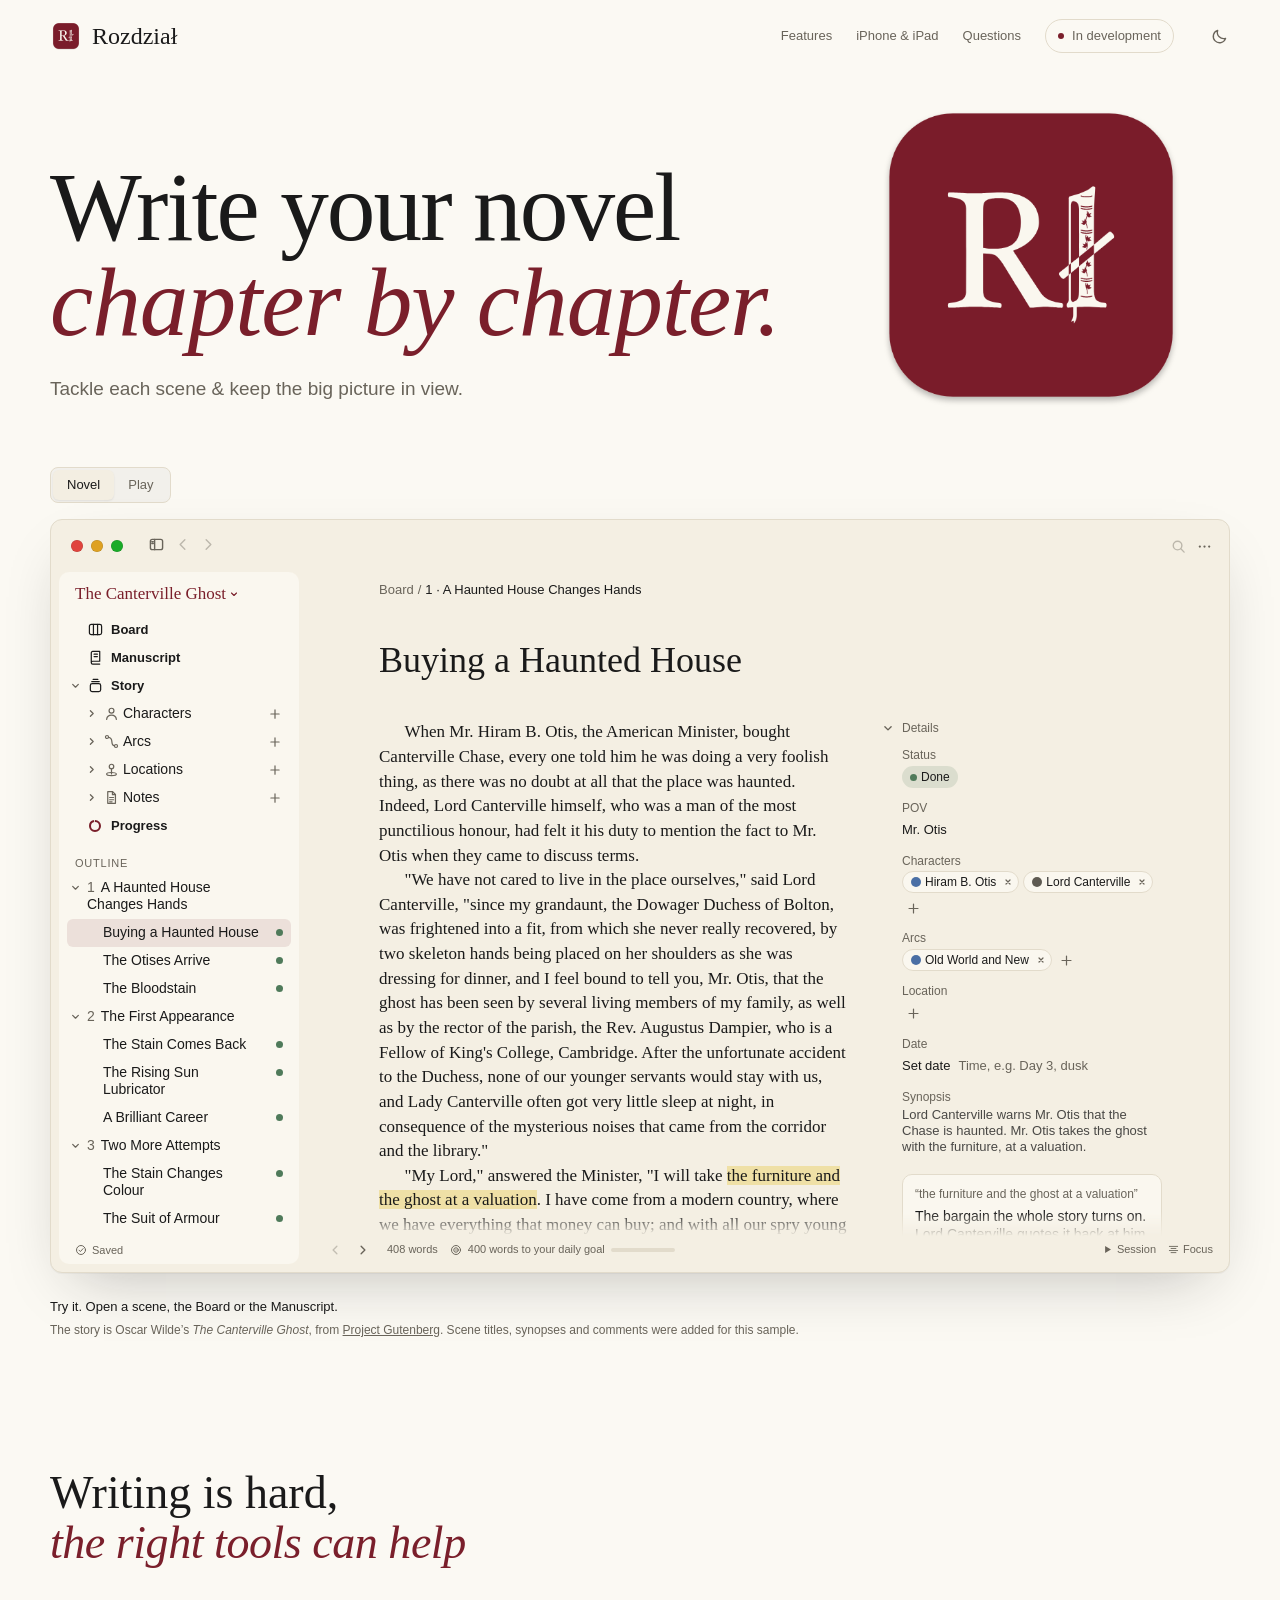
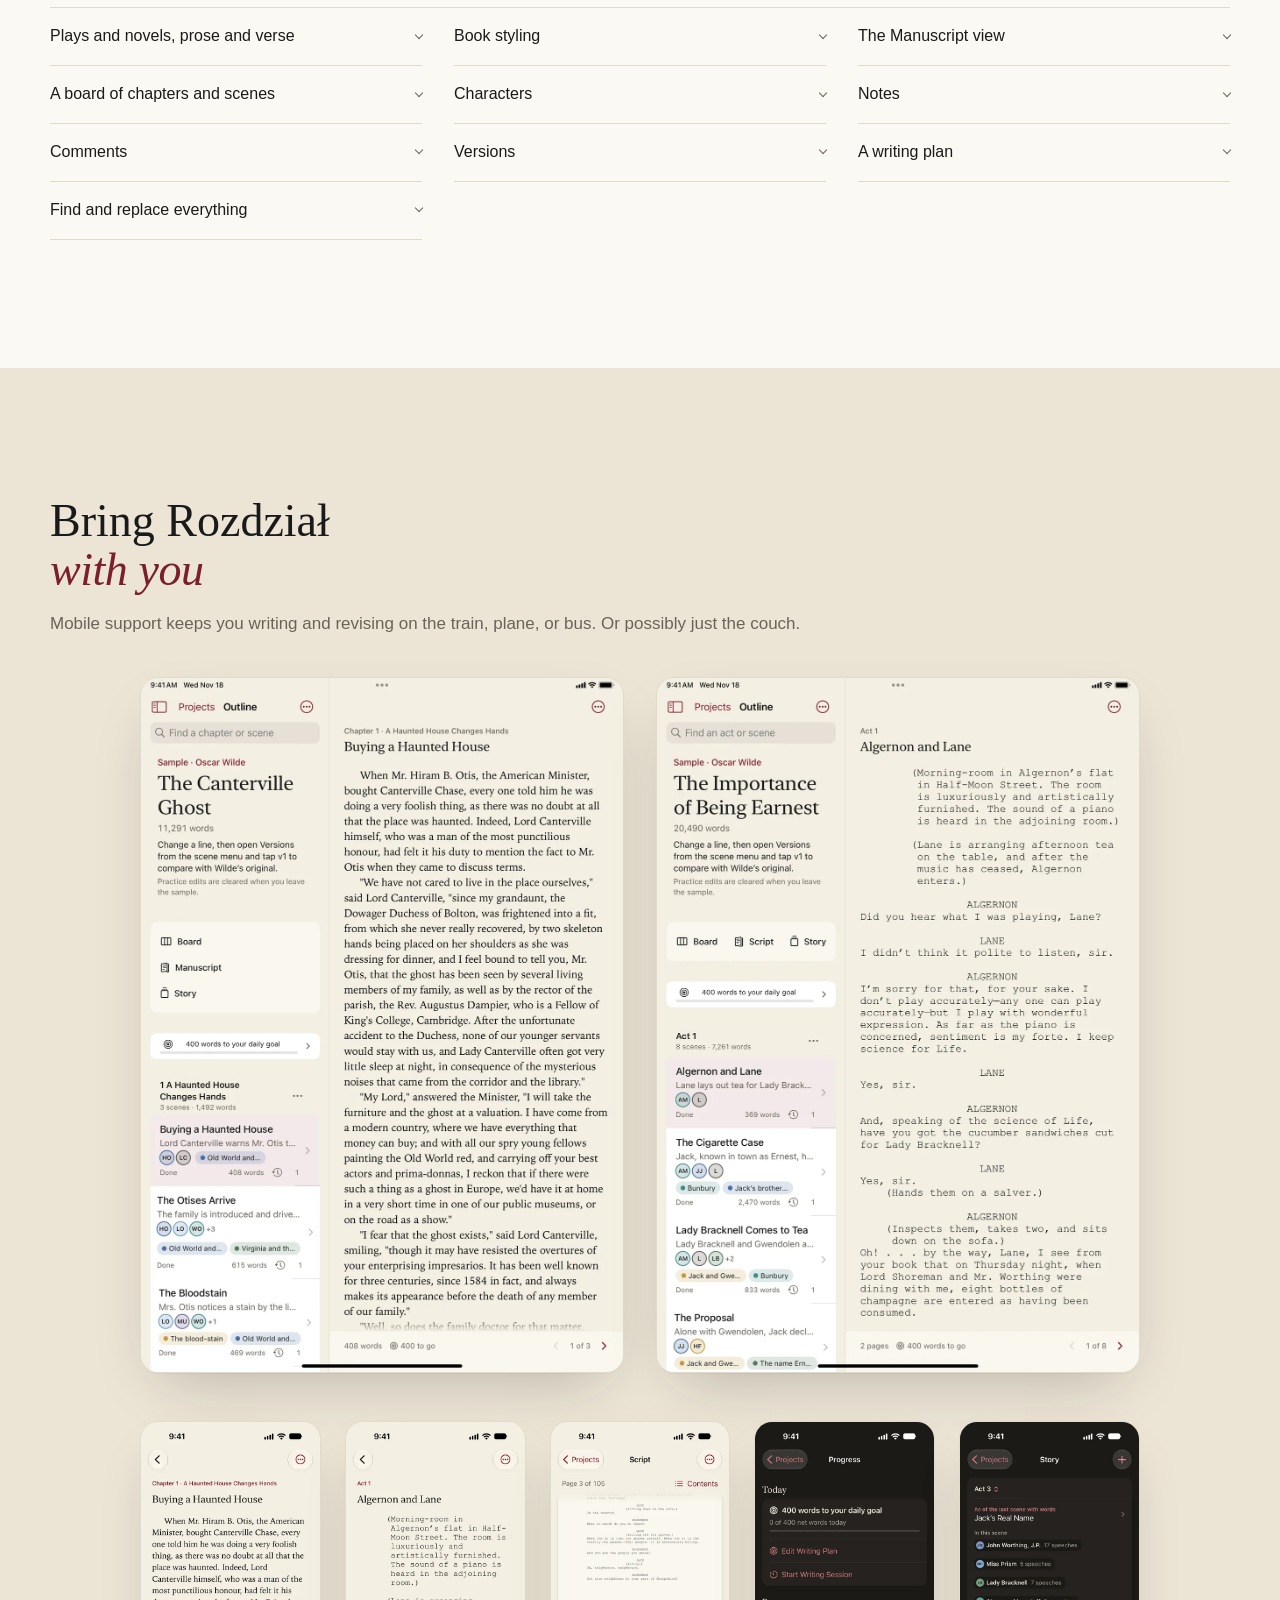
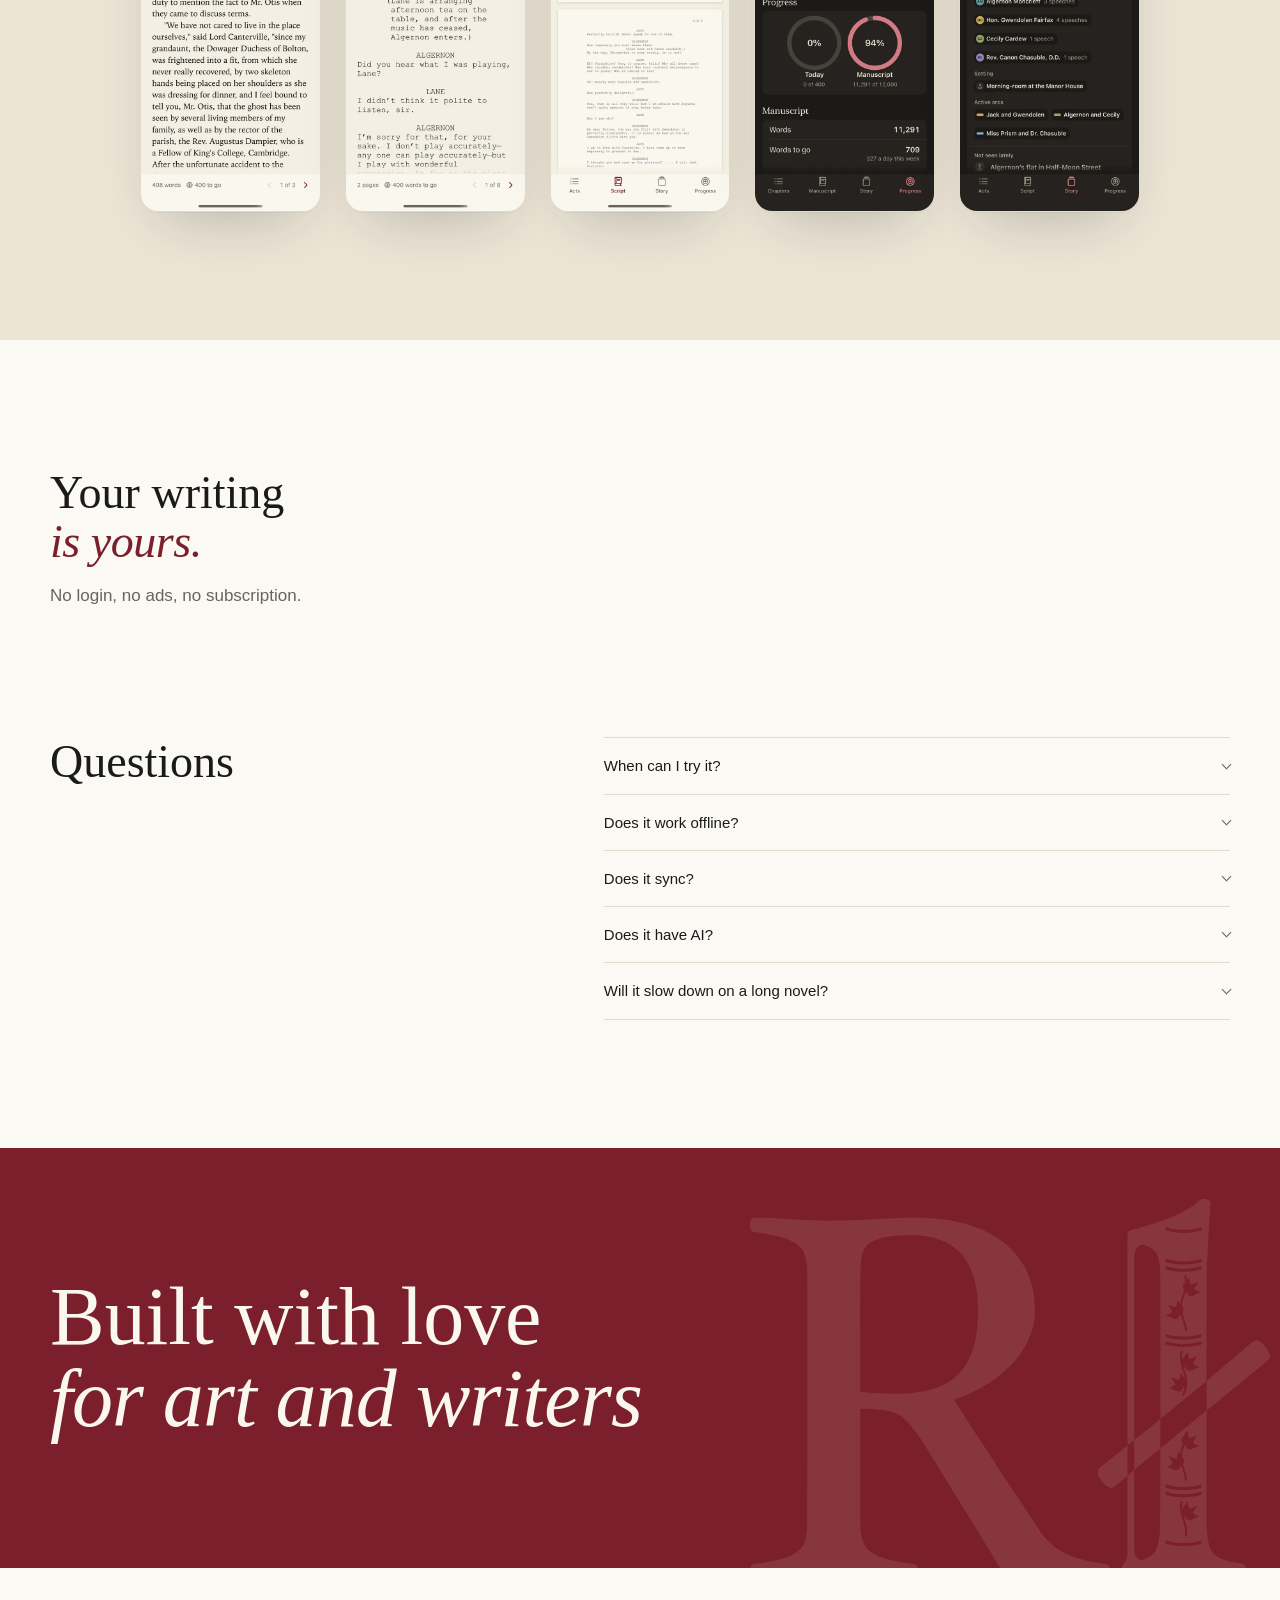
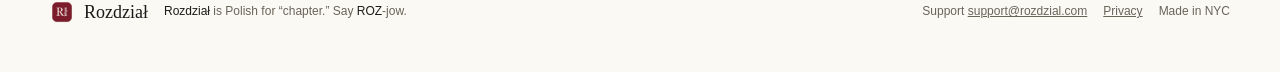
==== commit 388b2338: "Bring the demo's scene page and Board in line with the Mac app (#115, #116) Scene page: on a page of" ====
--- a/index.html
+++ b/index.html
@@ -73,7 +73,7 @@
             </div>
           </aside>
           <div class="m-page">
-            <div id="view-scene" class="view"><div class="m-scene has-comment"><div class="m-crumb" role="navigation" aria-label="Breadcrumb"><button type="button">Board</button><span aria-hidden="true">/</span><span class="last">1 · A Haunted House Changes Hands</span></div><div class="m-head"><h3 class="m-title">Buying a Haunted House</h3><div style="position: relative;"><button class="m-details-cv" type="button" aria-label="Details" aria-expanded="true" title="Hide Details"><svg viewBox="0 0 16 16" class="m-ico" aria-hidden="true"><path d="M6 3l5 5-5 5"></path></svg></button><dl class="m-props"><div class="m-prop"><dt>Status</dt><dd><span class="m-pill" style="--st: var(--done);"><i></i>Done</span></dd></div><div class="m-prop"><dt>POV</dt><dd><span>Mr. Otis</span></dd></div><div class="m-prop"><dt>Characters</dt><dd><span class="m-chip" style="--sw: var(--c0); --sl: var(--l0);"><i></i><span>Hiram B. Otis</span><span class="x" aria-hidden="true"><svg viewBox="0 0 16 16" class="m-ico" aria-hidden="true"><path d="m4 4 8 8M12 4l-8 8"></path></svg></span></span><span class="m-chip" style="--sw: var(--c7); --sl: var(--l7);"><i></i><span>Lord Canterville</span><span class="x" aria-hidden="true"><svg viewBox="0 0 16 16" class="m-ico" aria-hidden="true"><path d="m4 4 8 8M12 4l-8 8"></path></svg></span></span><span class="m-addbtn" role="img" aria-label="Add character"><svg viewBox="0 0 16 16" class="m-ico" aria-hidden="true"><path d="M8 2.5v11M2.5 8h11"></path></svg></span></dd></div><div class="m-prop"><dt>Arcs</dt><dd><span class="m-chip" style="--sw: var(--c0); --sl: var(--l0);"><i></i><span>Old World and New</span><span class="x" aria-hidden="true"><svg viewBox="0 0 16 16" class="m-ico" aria-hidden="true"><path d="m4 4 8 8M12 4l-8 8"></path></svg></span></span><span class="m-addbtn" role="img" aria-label="Add arc"><svg viewBox="0 0 16 16" class="m-ico" aria-hidden="true"><path d="M8 2.5v11M2.5 8h11"></path></svg></span></dd></div><div class="m-prop"><dt>Location</dt><dd><span class="m-addbtn" role="img" aria-label="Set location"><svg viewBox="0 0 16 16" class="m-ico" aria-hidden="true"><path d="M8 2.5v11M2.5 8h11"></path></svg></span></dd></div><div class="m-prop"><dt>Date</dt><dd><span class="m-date"><span>Set date</span><span class="ph">Time, e.g. Day 3, dusk</span></span></dd></div><div class="m-prop"><dt>Synopsis</dt><dd><span>Lord Canterville warns Mr. Otis that the Chase is haunted. Mr. Otis takes the ghost with the furniture, at a valuation.</span></dd></div></dl></div></div><div class="m-editor m-fade" tabindex="0" aria-label="Buying a Haunted House, the scene's text"><div style="position: relative;"><div class="m-text"><div class="m-prose"><p>When Mr. Hiram B. Otis, the American Minister, bought Canterville Chase, every one told him he was doing a very foolish thing, as there was no doubt at all that the place was haunted. Indeed, Lord Canterville himself, who was a man of the most punctilious honour, had felt it his duty to mention the fact to Mr. Otis when they came to discuss terms.</p><p>"We have not cared to live in the place ourselves," said Lord Canterville, "since my grandaunt, the Dowager Duchess of Bolton, was frightened into a fit, from which she never really recovered, by two skeleton hands being placed on her shoulders as she was dressing for dinner, and I feel bound to tell you, Mr. Otis, that the ghost has been seen by several living members of my family, as well as by the rector of the parish, the Rev. Augustus Dampier, who is a Fellow of King's College, Cambridge. After the unfortunate accident to the Duchess, none of our younger servants would stay with us, and Lady Canterville often got very little sleep at night, in consequence of the mysterious noises that came from the corridor and the library."</p><p>"My Lord," answered the Minister, "I will take <mark>the furniture and the ghost at a valuation</mark>. I have come from a modern country, where we have everything that money can buy; and with all our spry young fellows painting the Old World red, and carrying off your best actors and prima-donnas, I reckon that if there were such a thing as a ghost in Europe, we'd have it at home in a very short time in one of our public museums, or on the road as a show."</p><p>"I fear that the ghost exists," said Lord Canterville, smiling, "though it may have resisted the overtures of your enterprising impresarios. It has been well known for three centuries, since 1584 in fact, and always makes its appearance before the death of any member of our family."</p><p>"Well, so does the family doctor for that matter, Lord Canterville. But there is no such thing, sir, as a ghost, and I guess the laws of Nature are not going to be suspended for the British aristocracy."</p><p>"You are certainly very natural in America," answered Lord Canterville, who did not quite understand Mr. Otis's last observation, "and if you don't mind a ghost in the house, it is all right. Only you must remember I warned you."</p></div></div><div class="m-margin"></div></div></div><div class="m-bar"><span class="m-steps" role="group" aria-label="Scene navigation"><button type="button" aria-label="Previous Scene" title="Previous Scene" disabled=""><svg viewBox="0 0 16 16" class="m-ico" aria-hidden="true"><path d="M10.5 3 5.5 8l5 5"></path></svg></button><button type="button" aria-label="Next Scene: The Otises Arrive" title="Next Scene: The Otises Arrive"><svg viewBox="0 0 16 16" class="m-ico" aria-hidden="true"><path d="m5.5 3 5 5-5 5"></path></svg></button></span><span>408 words</span><span class="m-goal"><svg viewBox="0 0 16 16" class="m-ico" aria-hidden="true"><circle cx="8" cy="8" r="6"></circle><circle cx="8" cy="8" r="3"></circle><circle class="f" cx="8" cy="8" r=".9"></circle></svg>400 words to your daily goal<span class="m-meter"><i style="width: 0%;"></i></span></span><span class="m-end"><span class="ses"><svg viewBox="0 0 16 16" class="m-ico" aria-hidden="true"><path class="f" d="M4.5 2.8v10.4L13 8z"></path></svg>Session</span><button type="button" aria-pressed="false"><svg viewBox="0 0 16 16" class="m-ico" aria-hidden="true"><path d="M2 3.5h12M4.5 6.5h7M2 9.5h12M4.5 12.5h7"></path></svg>Focus</button></span></div></div></div>
+            <div id="view-scene" class="view"><div class="m-scene has-comment"><div class="m-crumb" role="navigation" aria-label="Breadcrumb"><button type="button">Board</button><span aria-hidden="true">/</span><span class="last">1 · A Haunted House Changes Hands</span></div><div class="m-head"><h3 class="m-title">Buying a Haunted House</h3></div><div class="m-body"><div class="m-details"><div class="m-dhead"><button class="m-dhead-cv" type="button" aria-label="Details" aria-expanded="true" title="Hide Details"><svg viewBox="0 0 16 16" class="m-ico" aria-hidden="true"><path d="M6 3l5 5-5 5"></path></svg></button><span aria-hidden="true">Details</span></div><div style="position: relative;"><button class="m-details-cv" type="button" aria-label="Details" aria-expanded="true" title="Hide Details"><svg viewBox="0 0 16 16" class="m-ico" aria-hidden="true"><path d="M6 3l5 5-5 5"></path></svg></button><dl class="m-props"><div class="m-prop"><dt>Status</dt><dd><span class="m-pill" style="--st: var(--done);"><i></i>Done</span></dd></div><div class="m-prop"><dt>POV</dt><dd><span>Mr. Otis</span></dd></div><div class="m-prop"><dt>Characters</dt><dd><span class="m-chip" style="--sw: var(--c0); --sl: var(--l0);"><i></i><span>Hiram B. Otis</span><span class="x" aria-hidden="true"><svg viewBox="0 0 16 16" class="m-ico" aria-hidden="true"><path d="m4 4 8 8M12 4l-8 8"></path></svg></span></span><span class="m-chip" style="--sw: var(--c7); --sl: var(--l7);"><i></i><span>Lord Canterville</span><span class="x" aria-hidden="true"><svg viewBox="0 0 16 16" class="m-ico" aria-hidden="true"><path d="m4 4 8 8M12 4l-8 8"></path></svg></span></span><span class="m-addbtn" role="img" aria-label="Add character"><svg viewBox="0 0 16 16" class="m-ico" aria-hidden="true"><path d="M8 2.5v11M2.5 8h11"></path></svg></span></dd></div><div class="m-prop"><dt>Arcs</dt><dd><span class="m-chip" style="--sw: var(--c0); --sl: var(--l0);"><i></i><span>Old World and New</span><span class="x" aria-hidden="true"><svg viewBox="0 0 16 16" class="m-ico" aria-hidden="true"><path d="m4 4 8 8M12 4l-8 8"></path></svg></span></span><span class="m-addbtn" role="img" aria-label="Add arc"><svg viewBox="0 0 16 16" class="m-ico" aria-hidden="true"><path d="M8 2.5v11M2.5 8h11"></path></svg></span></dd></div><div class="m-prop"><dt>Location</dt><dd><span class="m-addbtn" role="img" aria-label="Set location"><svg viewBox="0 0 16 16" class="m-ico" aria-hidden="true"><path d="M8 2.5v11M2.5 8h11"></path></svg></span></dd></div><div class="m-prop"><dt>Date</dt><dd><span class="m-date"><span>Set date</span><span class="ph">Time, e.g. Day 3, dusk</span></span></dd></div><div class="m-prop"><dt>Synopsis</dt><dd><span>Lord Canterville warns Mr. Otis that the Chase is haunted. Mr. Otis takes the ghost with the furniture, at a valuation.</span></dd></div></dl></div></div><div class="m-editor m-fade" tabindex="0" aria-label="Buying a Haunted House, the scene's text"><div style="position: relative;"><div class="m-text"><div class="m-prose"><p>When Mr. Hiram B. Otis, the American Minister, bought Canterville Chase, every one told him he was doing a very foolish thing, as there was no doubt at all that the place was haunted. Indeed, Lord Canterville himself, who was a man of the most punctilious honour, had felt it his duty to mention the fact to Mr. Otis when they came to discuss terms.</p><p>"We have not cared to live in the place ourselves," said Lord Canterville, "since my grandaunt, the Dowager Duchess of Bolton, was frightened into a fit, from which she never really recovered, by two skeleton hands being placed on her shoulders as she was dressing for dinner, and I feel bound to tell you, Mr. Otis, that the ghost has been seen by several living members of my family, as well as by the rector of the parish, the Rev. Augustus Dampier, who is a Fellow of King's College, Cambridge. After the unfortunate accident to the Duchess, none of our younger servants would stay with us, and Lady Canterville often got very little sleep at night, in consequence of the mysterious noises that came from the corridor and the library."</p><p>"My Lord," answered the Minister, "I will take <mark>the furniture and the ghost at a valuation</mark>. I have come from a modern country, where we have everything that money can buy; and with all our spry young fellows painting the Old World red, and carrying off your best actors and prima-donnas, I reckon that if there were such a thing as a ghost in Europe, we'd have it at home in a very short time in one of our public museums, or on the road as a show."</p><p>"I fear that the ghost exists," said Lord Canterville, smiling, "though it may have resisted the overtures of your enterprising impresarios. It has been well known for three centuries, since 1584 in fact, and always makes its appearance before the death of any member of our family."</p><p>"Well, so does the family doctor for that matter, Lord Canterville. But there is no such thing, sir, as a ghost, and I guess the laws of Nature are not going to be suspended for the British aristocracy."</p><p>"You are certainly very natural in America," answered Lord Canterville, who did not quite understand Mr. Otis's last observation, "and if you don't mind a ghost in the house, it is all right. Only you must remember I warned you."</p></div></div><div class="m-margin"><button class="m-card wide" type="button" style="top: 490px;"><q>the furniture and the ghost at a valuation</q>The bargain the whole story turns on. Lord Canterville quotes it back at him in the last chapter.<small>Nov 18, 2026 at 3:03 PM</small></button></div></div></div></div><div class="m-bar"><span class="m-steps" role="group" aria-label="Scene navigation"><button type="button" aria-label="Previous Scene" title="Previous Scene" disabled=""><svg viewBox="0 0 16 16" class="m-ico" aria-hidden="true"><path d="M10.5 3 5.5 8l5 5"></path></svg></button><button type="button" aria-label="Next Scene: The Otises Arrive" title="Next Scene: The Otises Arrive"><svg viewBox="0 0 16 16" class="m-ico" aria-hidden="true"><path d="m5.5 3 5 5-5 5"></path></svg></button></span><span>408 words</span><span class="m-goal"><svg viewBox="0 0 16 16" class="m-ico" aria-hidden="true"><circle cx="8" cy="8" r="6"></circle><circle cx="8" cy="8" r="3"></circle><circle class="f" cx="8" cy="8" r=".9"></circle></svg>400 words to your daily goal<span class="m-meter"><i style="width: 0%;"></i></span></span><span class="m-end"><span class="ses"><svg viewBox="0 0 16 16" class="m-ico" aria-hidden="true"><path class="f" d="M4.5 2.8v10.4L13 8z"></path></svg>Session</span><button type="button" aria-pressed="false"><svg viewBox="0 0 16 16" class="m-ico" aria-hidden="true"><path d="M2 3.5h12M4.5 6.5h7M2 9.5h12M4.5 12.5h7"></path></svg>Focus</button></span></div></div></div>
             <div id="view-board" class="view" hidden=""></div>
             <div id="view-book" class="view" hidden=""></div>
           </div>
--- a/styles.css
+++ b/styles.css
@@ -133,7 +133,7 @@
 .win-body { position: relative; display: grid; grid-template-columns: 256px minmax(0, 1fr); height: 700px; }
 .window.focus .win-body { grid-template-columns: minmax(0, 1fr); }
 .window.focus .titlebar .tb-nav, .window.focus .titlebar .tb-gap ~ * { visibility: hidden; }
-.window.focus .m-sidebar, .window.focus .m-crumb, .window.focus .m-head { display: none; }
+.window.focus .m-sidebar, .window.focus .m-crumb, .window.focus .m-head, .window.focus .m-details { display: none; }
 .window.focus .m-editor { margin-top: 36px; }
 .window.no-sidebar .win-body { grid-template-columns: minmax(0, 1fr); }
 .window.no-sidebar .m-sidebar { display: none; }
@@ -188,11 +188,37 @@
 .m-scene > * { --reserve: 0px; --w: min(480px, 100cqw - var(--reserve) - 48px); --x: max(24px, (100cqw - var(--reserve) - var(--w)) / 2); }
 .m-scene.has-comment > * { --reserve: 32px; }
 @container (min-width: 736px) { .m-scene.has-comment > * { --reserve: 276px; } }
+/* A wide page (Theme.sceneWide: the 480pt measure, a 48pt gutter and a 260pt column, with 24pt either side): the three
+   centred together, the text where the column's reserve puts it. */
+@container (min-width: 836px) { .window:not(.focus) .m-scene > * { --reserve: 308px; } }
 .m-scene.with-panel { padding-right: 360px; }
 .m-crumb { height: 36px; flex: none; display: flex; align-items: center; gap: 4px; padding-left: calc(var(--x) + 5px); padding-right: 24px; font-size: 13px; color: var(--ink-2); white-space: nowrap; overflow: hidden; }
 .m-crumb button:hover { color: var(--ink); }
 .m-crumb .last { color: var(--ink); overflow: hidden; text-overflow: ellipsis; }
-.m-head { flex: none; position: relative; margin-left: var(--x); width: var(--w); max-width: calc(100% - var(--x) - 24px); padding: 32px 5px 16px; }
+.m-head { flex: none; position: relative; margin-left: var(--x); width: var(--w); max-width: calc(100% - var(--x) - 24px); padding: 32px 5px 0; }
+.m-body { position: relative; flex: 1; min-height: 0; display: flex; flex-direction: column; }
+.m-details { flex: none; position: relative; margin-left: var(--x); width: var(--w); max-width: calc(100% - var(--x) - 24px); padding: 0 5px 16px; }
+.m-dhead { display: none; position: relative; min-height: 16px; align-items: center; font-size: 12px; line-height: 16px; color: var(--ink-2); }
+.m-dhead-cv { position: absolute; left: -24px; top: 0; width: 20px; height: 16px; display: grid; place-items: center; color: var(--ink-2); }
+.m-dhead-cv svg { width: 10px; height: 10px; stroke-width: 2.2; transition: transform .15s ease-out; }
+.m-dhead-cv[aria-expanded="true"] svg { transform: rotate(90deg); }
+.m-card.wide { display: none; }
+/* Wide: the details in their column, label over value, rows 12pt apart, the synopsis a size down and lighter; pinned to the
+   text's top while it scrolls, scrolling on their own when taller than the page. The comment card under them, in the column. */
+@container (min-width: 836px) {
+  .window:not(.focus) .m-details { position: absolute; z-index: 1; top: 24px; margin: 0; left: calc(var(--x) + 480px + 48px - 24px); width: 284px; max-width: none;
+    max-height: calc(100% - 48px); overflow: auto; scrollbar-width: none; padding: 0 0 0 24px; }
+  .window:not(.focus) .m-details::-webkit-scrollbar { display: none; }
+  .window:not(.focus) .m-dhead { display: flex; }
+  .window:not(.focus) .m-details-cv, .window:not(.focus) .m-summary { display: none; }
+  .window:not(.focus) .m-props { gap: 12px; margin-top: 12px; }
+  .window:not(.focus) .m-prop { flex-direction: column; gap: 2px; }
+  .window:not(.focus) .m-prop > dt { width: auto; line-height: 1.25; }
+  .window:not(.focus) .m-prop > dd { width: 100%; }
+  .window:not(.focus) .m-prop:last-child > dd { font-size: 13px; line-height: 1.2; color: color-mix(in srgb, var(--ink) 78%, transparent); }
+  .window:not(.focus) .m-margin { left: calc(var(--x) + 480px + 48px - 8px); right: auto; width: 276px; }
+  .window:not(.focus) .m-card.wide { display: block; }
+}
 .m-title { font: 36px/1.12 var(--title); font-variant-numeric: lining-nums; margin: 0 0 16px; overflow-wrap: anywhere; }
 .m-details-cv { position: absolute; left: -19px; width: 20px; height: 24px; display: grid; place-items: center; color: var(--ink-2); }
 .m-details-cv svg { width: 10px; height: 10px; stroke-width: 2.2; transition: transform .15s ease-out; }
@@ -286,24 +312,25 @@
 .m-controls .acc { color: var(--accent); }
 .m-controls .m-ico { width: 12px; height: 12px; }
 .m-controls .acc .m-ico { width: 9px; height: 9px; stroke-width: 2.2; }
-.m-lanes { flex: 1; min-height: 0; display: flex; gap: 12px; align-items: flex-start; overflow-x: auto; overflow-y: hidden; padding: 0 24px; margin-top: -8px; overscroll-behavior-x: contain; }
-.m-col { flex: none; width: 272px; max-height: 100%; overflow-y: auto; padding: 24px 0; scrollbar-width: none; }
-.m-col::-webkit-scrollbar { display: none; }
-.m-col-in { background: var(--well); border-radius: 10px; padding: 8px; display: grid; grid-template-columns: minmax(0, 1fr); gap: 8px; }
-.m-colhead { display: flex; align-items: flex-start; gap: 4px; padding: 0 4px 4px; }
-.m-colhead > div { flex: 1; min-width: 0; }
-.m-colhead h5 { margin: 0; font: 17px/1.25 var(--title); font-weight: 400; white-space: nowrap; overflow: hidden; text-overflow: ellipsis; font-variant-numeric: lining-nums; }
-.m-colhead h5 .n { font: 13px var(--ui); color: var(--ink-2); font-variant-numeric: tabular-nums; }
-.m-colhead p { margin: 2px 0 0; font-size: 11px; color: var(--ink-2); }
-.m-colhead > span { color: var(--ink-2); padding-top: 2px; }
-.m-scard { position: relative; display: grid; gap: 6px; width: 100%; padding: 10px 10px 10px 13px; text-align: left; background: var(--surface); border: 1px solid var(--rule); border-radius: 10px; overflow: hidden; transition: box-shadow .12s, transform .12s; }
+.m-bands { flex: 1; min-height: 0; overflow-y: auto; overscroll-behavior: contain; padding: 24px 24px 24px; }
+.m-chap { padding-bottom: 16px; display: grid; gap: 8px; }
+.m-chap > hr { margin: 0 0 4px; border: 0; height: 1px; background: var(--rule); }
+.m-chead { display: flex; align-items: baseline; flex-wrap: wrap; gap: 0 12px; padding: 0 4px; }
+.m-chead h5 { margin: 0; font: 19px/1.25 var(--title); font-weight: 400; font-variant-numeric: lining-nums; }
+.m-chead h5 .n { font: 14px var(--ui); color: var(--ink-2); font-variant-numeric: tabular-nums; }
+.m-chead .cnt { font-size: 11px; color: var(--ink-2); white-space: nowrap; }
+.m-chead .acts { display: inline-flex; gap: 8px; align-self: center; color: var(--ink-2); }
+.m-chead .acts .more { color: var(--accent); display: inline-flex; }
+.m-chead .m-ico { width: 13px; height: 13px; }
+.m-cards { display: grid; grid-template-columns: repeat(auto-fill, minmax(min(220px, 100%), 1fr)); gap: 12px; }
+.m-none { margin: 0; padding: 0 4px; font-size: 12px; color: var(--ink-2); }
+.m-scard { position: relative; display: grid; align-content: start; gap: 6px; width: 100%; padding: 10px 10px 10px 13px; text-align: left; background: var(--surface); border: 1px solid var(--rule); border-radius: 10px; overflow: hidden; transition: box-shadow .12s, transform .12s; }
 .m-scard::before { content: ""; position: absolute; left: 0; top: 0; bottom: 0; width: 3px; background: var(--st); }
 .m-scard:hover { box-shadow: 0 2px 4px rgba(26,26,26,.08); transform: translateY(-1px); }
 .m-scard h6 { margin: 0; font: 17px/1.2 var(--title); font-weight: 400; color: var(--ink); font-variant-numeric: lining-nums; }
 .m-scard p { margin: 0; font-size: 12px; line-height: 1.3; color: var(--ink-2); display: -webkit-box; -webkit-line-clamp: 2; -webkit-box-orient: vertical; overflow: hidden; }
 .m-facts { display: grid; gap: 4px; font-size: 11px; color: var(--ink-2); white-space: nowrap; }
 .m-facts > div { display: flex; flex-wrap: wrap; align-items: center; gap: 4px 8px; }
-.m-facts > div:first-child { flex-wrap: nowrap; }
 .m-facts .lab { display: inline-flex; align-items: center; gap: 2px; }
 .m-facts .m-ico { width: 11px; height: 11px; }
 .m-facts .ver { padding: 0 5px; border: 1px solid var(--rule); border-radius: 999px; font-variant-numeric: tabular-nums; }
@@ -312,9 +339,8 @@
 .m-av { width: 18px; height: 18px; border-radius: 50%; display: inline-grid; place-items: center; font-size: 8.1px; font-weight: 700; letter-spacing: -.02em; background: var(--sw); color: var(--sl); box-shadow: 0 0 0 1px var(--surface); }
 .m-av + .m-av { margin-left: -4px; }
 .m-avatars .more { font-size: 10px; margin-left: 6px; }
-.m-addscene { display: flex; align-items: center; gap: 4px; min-height: 28px; padding: 0 4px; font-size: 12px; color: var(--ink-2); }
-.m-addscene .m-ico, .m-addcol .m-ico { width: 12px; height: 12px; }
-.m-addcol { flex: none; width: 272px; height: 44px; margin-top: 24px; display: flex; align-items: center; justify-content: center; gap: 4px; border: 1px dashed var(--rule); border-radius: 10px; font-size: 13px; color: var(--ink-2); }
+.m-addcol .m-ico { width: 12px; height: 12px; }
+.m-addcol { width: 220px; height: 44px; display: flex; align-items: center; justify-content: center; gap: 4px; border: 1px dashed var(--rule); border-radius: 10px; font-size: 13px; color: var(--ink-2); }
 
 /* Manuscript: the novel typeset as a book, its contents at the side. Script: the play as printed pages. */
 .m-reading { flex: 1; min-height: 0; display: flex; margin-top: 8px; }
@@ -367,8 +393,7 @@
   .m-bar .m-goal, .m-bar .m-end .ses { display: none; }
   .m-pagehead, .m-band, .m-controls { margin-left: 16px; margin-right: 16px; }
   .m-pagehead { padding: 16px 0 0; margin-left: 16px; }
-  .m-lanes { padding: 0 16px; }
-  .m-col, .m-addcol { width: 240px; }
+  .m-bands { padding: 24px 16px; }
   .m-sheets { padding: 24px 12px; }
   .m-prop > dt { width: 64px; }
 }
